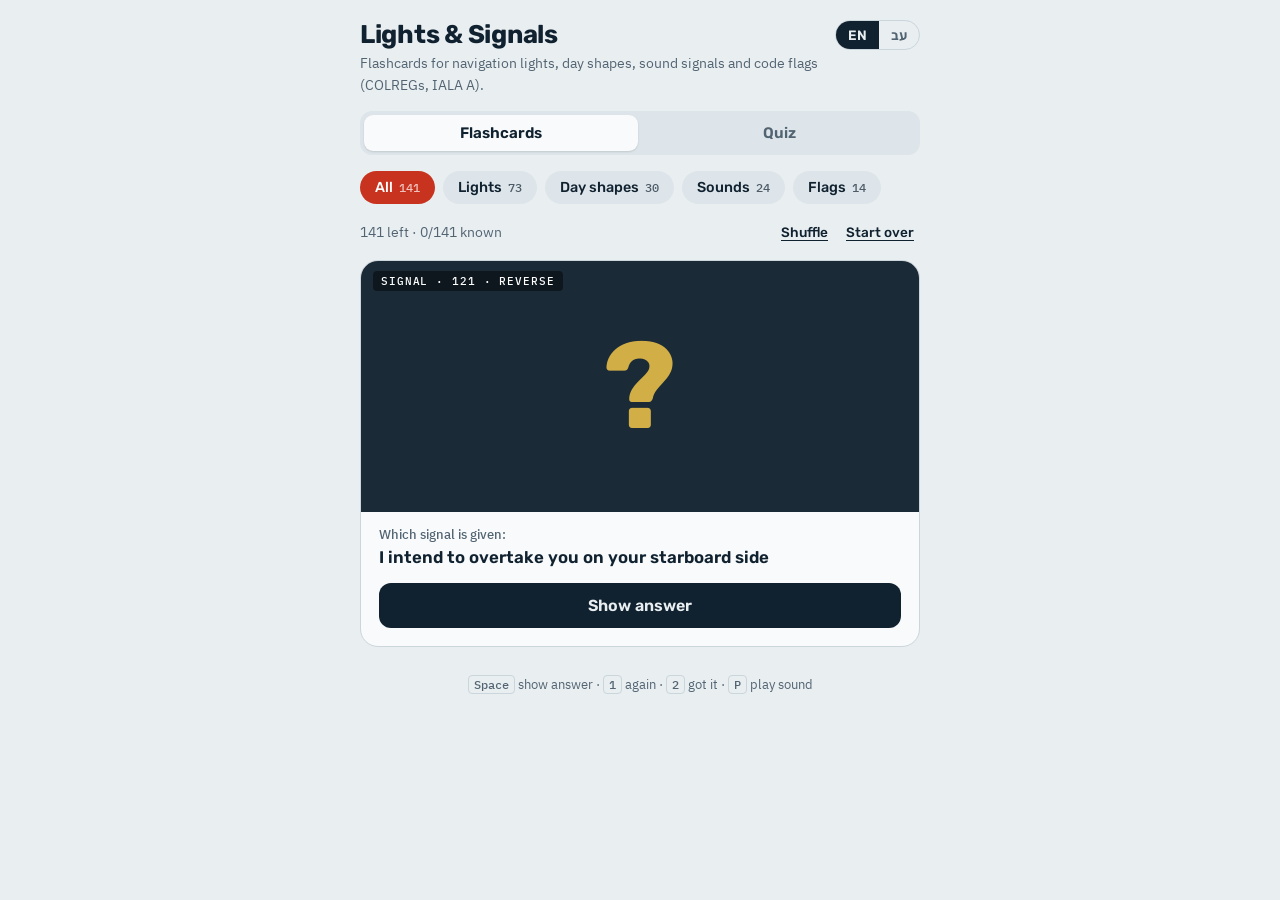
==== index.html @ 87fe13da "First version of the Lights & Signals PWA" ====
<!doctype html>
<html lang="en">
<head>
<meta charset="utf-8">
<meta name="viewport" content="width=device-width,initial-scale=1,viewport-fit=cover">
<title>Lights &amp; Signals</title>
<meta name="description" content="Flashcards and quiz for navigation lights, day shapes, sound signals and code flags. English and Hebrew.">
<meta name="theme-color" content="#10212f">
<link rel="manifest" href="manifest.json">
<link rel="icon" type="image/png" sizes="192x192" href="icons/icon-192.png">
<link rel="apple-touch-icon" href="icons/apple-touch-icon.png">
<meta name="apple-mobile-web-app-capable" content="yes">
<meta name="mobile-web-app-capable" content="yes">
<meta name="apple-mobile-web-app-status-bar-style" content="black-translucent">
<meta name="apple-mobile-web-app-title" content="Lights &amp; Signals">
<link rel="preconnect" href="https://fonts.googleapis.com">
<link rel="stylesheet" href="https://fonts.googleapis.com/css2?family=Rubik:wght@500;600;700&family=IBM+Plex+Sans+Hebrew:wght@400;500;600&family=IBM+Plex+Mono:wght@500&display=swap">
<style>:root{color-scheme:light;box-sizing:border-box;padding-top:env(safe-area-inset-top,0px);padding-bottom:env(safe-area-inset-bottom,0px)}html{scroll-padding-top:env(safe-area-inset-top,0px)}body{margin:0;padding:0;font:14px -apple-system,BlinkMacSystemFont,sans-serif;background:#fff;color:#000}img{max-width:100%}[hidden]:not([hidden=until-found i]){display:none!important}</style>
</head>
<body>
<style>
/* Layout: one centred study column — header, set chips, a single card with its picture panel, then the grading bar */
:root{
  --bg:#e9eef1; --surface:#f8fafb; --ink:#10212f; --muted:#526472; --line:#cbd5dc;
  --accent:#c8331f; --accent-ink:#ffffff; --good:#1d7a4c; --chip:#dde5ea;
  --display:"Rubik","IBM Plex Sans Hebrew",system-ui,sans-serif;
  --body:"IBM Plex Sans Hebrew","Rubik",system-ui,sans-serif;
  --mono:"IBM Plex Mono",ui-monospace,monospace;
}
@media (prefers-color-scheme:dark){:root:not([data-theme="light"]){
  --bg:#0c151d; --surface:#14212c; --ink:#e7eef3; --muted:#93a6b4; --line:#26384a;
  --accent:#ff6a4d; --accent-ink:#1a0c08; --good:#4fd194; --chip:#1c2c3a; color-scheme:dark}}
:root[data-theme="dark"]{
  --bg:#0c151d; --surface:#14212c; --ink:#e7eef3; --muted:#93a6b4; --line:#26384a;
  --accent:#ff6a4d; --accent-ink:#1a0c08; --good:#4fd194; --chip:#1c2c3a; color-scheme:dark}
html,body{background:var(--bg);color:var(--ink)}
body{font-family:var(--body);font-size:16px;line-height:1.5;padding-left:max(16px,env(safe-area-inset-left,0px));padding-right:max(16px,env(safe-area-inset-right,0px));padding-block:20px 40px}
.wrap{max-width:560px;margin:0 auto;display:flex;flex-direction:column;gap:16px}
header{display:flex;justify-content:space-between;align-items:flex-start;gap:12px}
h1{font-family:var(--display);font-weight:700;font-size:1.6rem;line-height:1.1;margin:0;text-wrap:balance;letter-spacing:-.01em}
.sub{color:var(--muted);font-size:.9rem;margin:4px 0 0}
.lang{display:flex;border:1px solid var(--line);border-radius:999px;overflow:hidden;flex:none}
.lang button{border:0;background:transparent;color:var(--muted);font:600 .85rem var(--display);padding:6px 12px;cursor:pointer}
.lang button[aria-pressed="true"]{background:var(--ink);color:var(--bg)}
.chips{display:flex;flex-wrap:wrap;gap:8px}
.chip{border:1px solid transparent;background:var(--chip);color:var(--ink);font:500 .9rem var(--display);padding:7px 14px;border-radius:999px;cursor:pointer}
.chip[aria-pressed="true"]{background:var(--accent);color:var(--accent-ink)}
.chip .n{font-family:var(--mono);font-size:.75rem;opacity:.7;margin-inline-start:6px}
.stats{display:flex;justify-content:space-between;align-items:center;font-size:.85rem;color:var(--muted);font-variant-numeric:tabular-nums}
.stats .tools{display:flex;gap:6px}
.link{background:none;border:0;color:var(--ink);font:500 .85rem var(--display);text-decoration:underline;text-underline-offset:3px;cursor:pointer;padding:4px 6px}
.card{background:var(--surface);border:1px solid var(--line);border-radius:18px;overflow:hidden;display:flex;flex-direction:column}
.viz-wrap{position:relative}
.viz{display:block;width:100%;height:auto;max-width:100%}
.cat{position:absolute;top:10px;inset-inline-start:12px;font:500 .7rem var(--mono);letter-spacing:.08em;text-transform:uppercase;padding:3px 8px;border-radius:4px;background:rgba(0,0,0,.45);color:#fff}
.q{padding:14px 18px 0;font-family:var(--display);font-weight:600;font-size:1.05rem}
.body{padding:12px 18px 18px;display:flex;flex-direction:column;gap:12px}
.answer{border-top:1px dashed var(--line);padding-top:12px;display:flex;flex-direction:column;gap:6px}
.answer .a{font-family:var(--display);font-weight:600;font-size:1.2rem;line-height:1.3;text-wrap:balance}
.answer .d{color:var(--muted);font-size:.95rem}
.answer .rule{font:500 .75rem var(--mono);color:var(--muted);letter-spacing:.04em}
.btn{border:0;border-radius:12px;font:600 1rem var(--display);padding:13px 16px;cursor:pointer}
.btn:focus-visible,.chip:focus-visible,.lang button:focus-visible,.link:focus-visible,.play:focus-visible{outline:3px solid var(--accent);outline-offset:2px}
.reveal{background:var(--ink);color:var(--bg);width:100%}
.grade{display:grid;grid-template-columns:1fr 1fr;gap:10px}
.again{background:var(--chip);color:var(--ink)}
.got{background:var(--good);color:var(--bg)}
.pattern{display:flex;flex-wrap:wrap;align-items:center;gap:8px;direction:ltr}
.blip{display:inline-block;background:var(--ink);border-radius:999px;height:12px}
.blip.s{width:12px}.blip.f{width:14px;height:14px;background:#f3c64a;box-shadow:0 0 8px #f3c64a}.blip.l{width:46px}
.tag{font:500 .75rem var(--mono);border:1px solid var(--line);border-radius:6px;padding:2px 7px;color:var(--ink)}
.play{position:absolute;inset:0;margin:auto;width:84px;height:84px;border-radius:50%;border:2px solid #f3c64a;background:rgba(243,198,74,.12);color:#f3c64a;font:600 .85rem var(--display);cursor:pointer;display:flex;align-items:center;justify-content:center;flex-direction:column;gap:2px}
.play svg{width:26px;height:26px}
.mode{display:grid;grid-template-columns:1fr 1fr;background:var(--chip);border-radius:12px;padding:4px;gap:4px}
.mode button{border:0;border-radius:9px;background:transparent;color:var(--muted);font:600 .95rem var(--display);padding:9px;cursor:pointer}
.mode button[aria-pressed="true"]{background:var(--surface);color:var(--ink);box-shadow:0 1px 2px rgba(0,0,0,.12)}
.qlabel{display:block;font:500 .8rem var(--body);color:var(--muted);margin-bottom:2px}
.opts{display:flex;flex-direction:column;gap:8px}
.opts.grid{display:grid;grid-template-columns:1fr 1fr}
.opt{display:flex;align-items:center;gap:10px;text-align:start;border:1.5px solid var(--line);background:var(--bg);color:var(--ink);border-radius:12px;padding:11px 12px;font:500 .95rem var(--body);cursor:pointer;min-width:0}
.opt.pic{flex-direction:column;align-items:stretch;padding:8px}
.opt .ok{font:500 .75rem var(--mono);color:var(--muted);flex:none}
.opt.pic .ok{align-self:flex-start}
.opt:hover:not([disabled]){border-color:var(--ink)}
.opt[disabled]{cursor:default;opacity:.55}
.opt.right{border-color:var(--good);background:color-mix(in srgb,var(--good) 14%,var(--bg));opacity:1}
.opt.wrong{border-color:var(--accent);background:color-mix(in srgb,var(--accent) 14%,var(--bg));opacity:1}
.opt:focus-visible,.mode button:focus-visible{outline:3px solid var(--accent);outline-offset:2px}
.done{padding:28px 18px;text-align:center;display:flex;flex-direction:column;gap:14px;align-items:center}
.keys{font-size:.8rem;color:var(--muted);text-align:center}
.keys kbd{font:500 .75rem var(--mono);border:1px solid var(--line);border-radius:4px;padding:1px 5px}
.blink{animation:blink 1s steps(1) infinite}
@keyframes blink{50%{opacity:.08}}
@media (prefers-reduced-motion:reduce){.blink{animation-duration:2s}}
@media (max-width:420px){h1{font-size:1.35rem}.keys{display:none}}
</style>

<div class="wrap">
  <header>
    <div>
      <h1 id="t-title"></h1>
      <p class="sub" id="t-sub"></p>
    </div>
    <div class="lang" role="group" aria-label="Language">
      <button id="lang-en" type="button">EN</button>
      <button id="lang-he" type="button">עב</button>
    </div>
  </header>
  <div class="mode" role="group" aria-label="Mode"><button id="mode-cards" type="button"></button><button id="mode-quiz" type="button"></button></div>
  <nav class="chips" id="chips" aria-label="Card set"></nav>
  <div class="stats"><span id="count"></span><span class="tools"><button class="link" id="shuffle" type="button"></button><button class="link" id="reset" type="button"></button></span></div>
  <section class="card" id="card" aria-live="polite"></section>
  <p class="keys" id="keys"></p>
</div>

<script>
// ---------- copy ----------
const T={
 en:{title:'Lights & Signals',sub:'Flashcards for navigation lights, day shapes, sound signals and code flags (COLREGs, IALA A).',
  all:'All',lights:'Lights',shapes:'Day shapes',sounds:'Sounds',flags:'Flags',
  show:'Show answer',again:'Again',got:'Got it',left:'left',known:'known',shuffle:'Shuffle',reset:'Start over',
  play:'Play',stop:'Stop',done:'Every card in this set is marked as known.',studyAgain:'Study this set again',
  keys:'<kbd>Space</kbd> show answer · <kbd>1</kbd> again · <kbd>2</kbd> got it · <kbd>P</kbd> play sound',
  v:{ahead:'At night, seen from ahead. What is it?',left:'At night, heading to your left. What is it?',right:'At night, heading to your right. What is it?',astern:'At night, seen from astern. What is it?',any:'At night. What is it?'},
  shapeQ:'By day. What does this signal?',
  sq:{sight:'Vessels in sight of each other. What does it mean?',fog:'Restricted visibility. What is it?',any:'Any visibility. What does it mean?'},
  flagQ:'Code flag. What does it mean?',lightQ:'Light signal between vessels in sight. What does it mean?',rev:'reverse',revQ:{D:'Which day shape shows:',F:'Which flag signal means:',S:'Which signal is given:'},modeCards:'Flashcards',modeQuiz:'Quiz',correct:'correct',score:'Score:',newQuiz:'New quiz',next:'Next',qkeys:'<kbd>1</kbd>–<kbd>4</kbd> answer · <kbd>Enter</kbd> next · <kbd>P</kbd> play sound',catNames:{L:'Lights',D:'Day shape',S:'Signal',F:'Flag'}},
 he:{title:'אורות ואותות',sub:'כרטיסיות לאורות ניווט, צורות יום, אותות קול ודגלי קוד (COLREGs, IALA A).',
  all:'הכל',lights:'אורות',shapes:'צורות יום',sounds:'אותות קול',flags:'דגלים',
  show:'הצג תשובה',again:'שוב',got:'ידעתי',left:'נותרו',known:'ידועים',shuffle:'ערבב',reset:'התחל מחדש',
  play:'השמע',stop:'עצור',done:'כל הכרטיסים בקבוצה זו מסומנים כידועים.',studyAgain:'למד את הקבוצה שוב',
  keys:'<kbd>רווח</kbd> הצג תשובה · <kbd>1</kbd> שוב · <kbd>2</kbd> ידעתי · <kbd>P</kbd> השמע',
  v:{ahead:'בלילה, מבט מלפנים. מה זה?',left:'בלילה, מפליג שמאלה. מה זה?',right:'בלילה, מפליג ימינה. מה זה?',astern:'בלילה, מבט מאחור. מה זה?',any:'בלילה. מה זה?'},
  shapeQ:'ביום. מה מסמנת הצורה?',
  sq:{sight:'כלי שיט בראייה הדדית. מה המשמעות?',fog:'ראות מוגבלת. מה זה?',any:'בכל ראות. מה המשמעות?'},
  flagQ:'דגל קוד. מה משמעותו?',lightQ:'אות אור בין כלי שיט בראייה. מה המשמעות?',rev:'הפוך',revQ:{D:'איזו צורת יום מסמנת:',F:'איזה אות דגלים משמעותו:',S:'איזה אות ניתן:'},modeCards:'כרטיסיות',modeQuiz:'מבחן',correct:'נכונות',score:'ציון:',newQuiz:'מבחן חדש',next:'הבא',qkeys:'<kbd>1</kbd>–<kbd>4</kbd> תשובה · <kbd>Enter</kbd> הבא · <kbd>P</kbd> השמע',catNames:{L:'אורות',D:'צורת יום',S:'אות',F:'דגל'}}
};

// ---------- data ----------
// ---- Lights: exactly the syllabus list (73 items). View: ahead | astern | left (bow left, port side shown) | right (bow right, starboard side shown) | any
const VT={
 P:{rule:'Rule 23',mast:1,sides:1,stern:1,en:'Power-driven vessel under 50 m, making way',he:'כלי שיט מונע עד 50 מ\', עושה דרך במים',nen:'If she shows you her red and is crossing from your starboard side, you give way.',nhe:'אם רואים את האדום שלו והוא חוצה מימינך, עליך לפנות.'},
 PL:{rule:'Rule 23',mast:2,sides:1,stern:1,en:'Power-driven vessel over 50 m, making way',he:'כלי שיט מונע מעל 50 מ\', עושה דרך במים',nen:'The aft masthead light is higher, so the pair shows which way she is heading.',nhe:'אור התורן האחורי גבוה יותר, כך שהזוג מראה לאן הוא פונה.'},
 SV:{rule:'Rule 25',sides:1,stern:1,en:'Sailing vessel making way',he:'מפרשית עושה דרך במים',nen:'No masthead light.',nhe:'אין אור תורן.'},
 SRG:{rule:'Rule 25',ar:['R','G'],sides:1,stern:1,en:'Sailing vessel over 20 m making way',he:'מפרשית מעל 20 מ\' עושה דרך במים',nen:'Red over green, sailing machine. Over 20 m she may not use a tricolour lantern.',nhe:'אדום מעל ירוק = מפרשית. מעל 20 מ\' אסור פנס תלת-צבעי.'},
 T:{rule:'Rule 24',stack:2,sides:1,stern:1,tow:1,en:'Power-driven vessel towing, tow 200 m or less',he:'כלי שיט גורר, אורך הגרירה עד 200 מ\'',nen:'Two masthead lights in a vertical line; yellow towing light above the sternlight.',nhe:'שני אורות תורן בקו אנכי; אור גרירה צהוב מעל אור הירכתיים.'},
 TB:{rule:'Rule 24',stack:2,aftmast:1,sides:1,stern:1,tow:1,en:'Towing vessel over 50 m, tow 200 m or less',he:'כלי שיט גורר מעל 50 מ\', אורך הגרירה עד 200 מ\'',nen:'Two masthead lights forward plus the aft masthead light of a vessel over 50 m.',nhe:'שני אורות תורן קדמיים ואור התורן האחורי של כלי שיט מעל 50 מ\'.'},
 TL:{rule:'Rule 24',stack:3,sides:1,stern:1,tow:1,en:'Power-driven vessel towing, tow over 200 m',he:'כלי שיט גורר, אורך הגרירה מעל 200 מ\'',nen:'Three masthead lights in a vertical line.',nhe:'שלושה אורות תורן בקו אנכי.'},
 PU:{rule:'Rule 24',stack:2,sides:1,stern:1,en:'Vessel pushing another vessel ahead',he:'כלי שיט הדוחף כלי שיט אחר לפניו',nen:'Two masthead lights in a vertical line, no towing light. The pushed vessel shows sidelights at her forward end.',nhe:'שני אורות תורן בקו אנכי, ללא אור גרירה. הנדחף מציג אורות צד בקצהו הקדמי.'},
 TR:{rule:'Rule 26',ar:['G','W'],mast:1,sides:1,stern:1,en:'Vessel trawling, making way',he:'מכמורתן בעבודה, עושה דרך במים',nen:'Green over white, trawling tonight. The masthead light aft is compulsory over 50 m.',nhe:'ירוק מעל לבן = מכמורת. אור התורן מאחור חובה מעל 50 מ\'.'},
 F:{rule:'Rule 26',ar:['R','W'],sides:1,stern:1,en:'Vessel fishing with nets (not trawling), making way',he:'כלי שיט העוסק בדיג ברשתות, עושה דרך במים',nen:'Red over white, fishing tonight.',nhe:'אדום מעל לבן = דיג.'},
 N:{rule:'Rule 27',ar:['R','R'],sides:1,stern:1,en:'Vessel not under command, making way',he:'כלי שיט ללא שליטה, עושה דרך במים',nen:'Red over red, the captain is dead.',nhe:'אדום מעל אדום = ללא שליטה.'},
 RAM:{rule:'Rule 27',ar:['R','W','R'],mast:1,sides:1,stern:1,en:'Vessel restricted in her ability to manoeuvre, making way',he:'כלי שיט מוגבל בכושרו לתמרן, עושה דרך במים',nen:'Red-white-red.',nhe:'אדום-לבן-אדום.'},
 RAML:{rule:'Rule 27',ar:['R','W','R'],mast:2,sides:1,stern:1,en:'Vessel over 50 m restricted in her ability to manoeuvre, making way',he:'כלי שיט מעל 50 מ\' מוגבל בכושרו לתמרן, עושה דרך במים',nen:'Red-white-red plus two masthead lights.',nhe:'אדום-לבן-אדום ושני אורות תורן.'},
 RAMS:{rule:'Rule 27',ar:['R','W','R'],en:'Vessel engaged in diving or underwater work',he:'כלי שיט העוסק בצלילה / עבודות תת-מימיות',nen:'Red-white-red only, because she is not making way.',nhe:'אדום-לבן-אדום בלבד, כי אינו עושה דרך.'},
 RAMT:{rule:'Rules 24, 27',ar:['R','W','R'],stack:2,sides:1,stern:1,tow:1,en:'Towing vessel restricted in her ability to manoeuvre, tow 200 m or less',he:'כלי שיט גורר מוגבל בכושרו לתמרן, אורך הגרירה עד 200 מ\'',nen:'Towing lights plus red-white-red.',nhe:'אורות גרירה ואדום-לבן-אדום.'},
 RAMTL:{rule:'Rules 24, 27',ar:['R','W','R'],stack:3,sides:1,stern:1,tow:1,en:'Towing vessel restricted in her ability to manoeuvre, tow over 200 m',he:'כלי שיט גורר מוגבל בכושרו לתמרן, אורך הגרירה מעל 200 מ\'',nen:'Three masthead lights plus red-white-red.',nhe:'שלושה אורות תורן ואדום-לבן-אדום.'},
 DR:{rule:'Rule 27',ar:['R','W','R'],mast:1,sides:1,stern:1,en:'Dredger making way',he:'מחפר העושה דרך במים',nen:'Red-white-red; two reds on the obstructed side, two greens on the side to pass.',nhe:'אדום-לבן-אדום; שני אדומים בצד החסום, שני ירוקים בצד שבו עוברים.'},
 CBD:{rule:'Rule 28',ar:['R','R','R'],mast:1,sides:1,stern:1,en:'Vessel constrained by her draught, making way',he:'כלי שיט מוגבל בשל שוקעו, עושה דרך במים',nen:'Three reds in a vertical line.',nhe:'שלושה אדומים בקו אנכי.'},
 CBDL:{rule:'Rule 28',ar:['R','R','R'],mast:2,sides:1,stern:1,en:'Vessel over 50 m constrained by her draught, making way',he:'כלי שיט מעל 50 מ\' מוגבל בשל שוקעו, עושה דרך במים',nen:'Three reds plus two masthead lights.',nhe:'שלושה אדומים ושני אורות תורן.'},
 PIL:{rule:'Rule 29',ar:['W','R'],sides:1,stern:1,en:'Pilot vessel on duty, making way',he:'כלי שיט שיש עליו נתב (נתב בתפקיד), עושה דרך במים',nen:'White over red, pilot ahead.',nhe:'לבן מעל אדום = נתב.'},
 A:{rule:'Rules 23, 25, 30',single:1,en:'A single white light',he:'אור לבן בודד',nen:'It can be a sternlight, a vessel under 7 m doing under 7 knots, a vessel at anchor or a rowing boat. Watch whether it moves.',nhe:'יכול להיות אור ירכתיים, כלי שיט קטן מ-7 מ\' ומהירותו קטנה מ-7 קשר, כלי שיט מעוגן או סירת משוטים. בדוק אם הוא זז.'},
 AL:{rule:'Rule 30',anchor:2,en:'Vessel over 50 m at anchor',he:'כלי שיט מעל 50 מ\' מעוגן',nen:'The forward anchor light is higher than the aft one.',nhe:'אור העוגן הקדמי גבוה מהאחורי.'},
 G:{rule:'Rule 30',ar:['R','R'],single:1,en:'Vessel under 50 m aground',he:'כלי שיט מתחת ל-50 מ\' על שרטון',nen:'Anchor light plus two reds.',nhe:'אור עוגן ושני אדומים.'},
 GL:{rule:'Rule 30',ar:['R','R'],anchor:2,en:'Vessel over 50 m aground',he:'כלי שיט מעל 50 מ\' על שרטון',nen:'Two anchor lights plus two reds.',nhe:'שני אורות עוגן ושני אדומים.'},
 H:{rule:'Rule 23',mast:1,sides:1,stern:1,flash:'Y',en:'High-speed non-displacement craft (hovercraft)',he:'כלי שיט מהיר, חסר הדחק (רחפת)',nen:'Power-driven lights plus a flashing yellow all-round light.',nhe:'אורות כלי שיט מונע ואור סביבי צהוב מהבהב.'},
 M:{rule:'Rule 27',mine:1,mast:1,sides:1,stern:1,en:'Mine clearance vessel',he:'שולת מוקשים',nen:'Three all-round greens. Keep 1,000 m clear.',nhe:'שלושה ירוקים סביביים. להתרחק 1,000 מ\'.'},
 SUB:{rule:'Rule 1(c)',en:'Submarine on the surface',he:'צוללת על פני המים',nen:'Her masthead light sits low and forward, below the sidelights on the fin.',nhe:'אור התורן שלה נמוך וקדמי, מתחת לאורות הצד שעל המגדל.'}
};
const VIEWSUF={ahead:[', seen from ahead',', מבט מלפנים'],astern:[', seen from astern',', מבט מאחור'],left:[', heading left (her port side)',', מפליג שמאלה'],right:[', heading right (her starboard side)',', מפליג ימינה'],any:['','']};
const CN={R:['red','אדום'],W:['white','לבן'],G:['green','ירוק'],Y:['yellow','צהוב']};
const NUM={2:['two','שני'],3:['three','שלושה']};
function layout(v,view){
  const P=[];const has=v.ar||v.mine;
  if(view==='ahead'||view==='any'){
    const ax=v.mast||v.stack?96:100;
    if(v.mine){P.push(['G',100,22],['G',64,40],['G',136,40])}
    (v.ar||[]).forEach((c,i)=>P.push([c,ax,(v.ar.length>2?34:40)+i*16]));
    const mx=has&&!v.mine?116:100;
    if(v.mast===1)P.push(['W',mx,v.mine?56:has?22:40]);
    if(v.mast===2){if(has&&!v.mine)P.push(['W',114,60],['W',118,24]);else P.push(['W',98,58],['W',102,32])}
    if(v.stack)for(let i=0;i<v.stack;i++)P.push(['W',v.ar?116:98,62-i*14]);
    if(v.aftmast)P.push(['W',104,24]);
    if(v.flash)P.push([v.flash,100,18,1]);
    if(view==='ahead'&&v.sides)P.push(['G',84,92],['R',116,92]);
    if(v.single)P.push(['W',v.ar?134:100,72]);
  } else if(view==='astern'){
    if(v.mine){P.push(['G',100,22],['G',64,40],['G',136,40])}
    (v.ar||[]).forEach((c,i)=>P.push([c,100,30+i*16]));
    if(v.flash)P.push([v.flash,100,18,1]);
    if(v.tow)P.push(['Y',100,76]);
    if(v.stern)P.push(['W',100,90]);
  } else { // left = bow left (port side), right = bow right (starboard side)
    const L=view!=='right',bow=L?50:150,stn=L?150:50,d=L?-1:1,fwd=bow+d*-25,aft=stn+d*30;
    if(v.mine)P.push(['G',100,24],['G',100,40]);
    (v.ar||[]).forEach((c,i)=>P.push([c,100,(v.anchor?36:34)+i*16]));
    if(v.mast===1)P.push(['W',fwd,v.mine?40:48]);
    if(v.mast===2)P.push(['W',fwd,58],['W',aft,30]);
    if(v.stack)for(let i=0;i<v.stack;i++)P.push(['W',fwd,62-i*14]);
    if(v.aftmast)P.push(['W',aft,28]);
    if(v.flash)P.push([v.flash,100,18,1]);
    if(v.sides)P.push([L?'R':'G',bow-d*6,90]);
    if(v.single)P.push(['W',bow,70]);
    if(v.anchor===2)P.push(['W',L?28:172,56],['W',L?172:28,78]);
  }
  return P;
}
function describe(v,view){
  const en=[],he=[];
  if(v.mine){en.push('three all-round greens');he.push('שלושה ירוקים סביביים')}
  if(v.ar){en.push('all-round '+v.ar.map(c=>CN[c][0]).join(' over '));he.push(v.ar.map(c=>CN[c][1]).join(' מעל ')+' (סביביים)')}
  if(v.flash){en.push('flashing yellow');he.push('צהוב מהבהב')}
  if(view!=='astern'){
    if(v.mast===1){en.push('masthead light');he.push('אור תורן')}
    if(v.mast===2){en.push('two masthead lights, aft one higher');he.push('שני אורות תורן, האחורי גבוה יותר')}
    if(v.stack){en.push(NUM[v.stack][0]+' masthead lights in a vertical line');he.push(NUM[v.stack][1]+' אורות תורן בקו אנכי')}
    if(v.aftmast){en.push('aft masthead light');he.push('אור תורן אחורי')}
  }
  if(v.sides){if(view==='ahead'){en.push('both sidelights');he.push('שני אורות צד')}
    if(view==='left'){en.push('red sidelight');he.push('אור צד אדום')}
    if(view==='right'){en.push('green sidelight');he.push('אור צד ירוק')}}
  if(view==='astern'){if(v.tow){en.push('yellow towing light');he.push('אור גרירה צהוב')}if(v.stern){en.push('white sternlight');he.push('אור ירכתיים לבן')}}
  if(v.single){en.push(v.ar?'anchor light':'one white light');he.push(v.ar?'אור עוגן':'אור לבן אחד')}
  if(v.anchor===2){en.push('two anchor lights');he.push('שני אורות עוגן')}
  const cap=s=>s?s.charAt(0).toUpperCase()+s.slice(1):s;
  return [(en.length?cap(en.join(', '))+'. ':'')+v.nen,(he.length?he.join(', ')+'. ':'')+v.nhe];
}
// tow behind a tug seen from the side: squeeze the tug toward the bow and add the tow's sidelight
function withTow(P,view){
  const L=view==='left';
  const out=P.map(([c,x,y,b])=>[c,L?8+x*.5:92+x*.5,y,b]);
  out.push([L?'R':'G',L?178:22,92]);
  return out;
}
// [syllabus number, type, view, options]
const SYL=[
 [1,'SV','ahead'],[2,'CBDL','ahead'],
 [3,'DR','astern',{extra:[['G',58,60],['G',58,76],['R',142,60],['R',142,76]],en:'Dredger, obstruction on her starboard side, seen from astern',he:'מחפר מוגבל בכושרו לתמרן, מכשול בדופן ימין, מבט מאחור',den:'Red-white-red and sternlight. From astern her starboard side is on your right, so the two reds are on the right; pass on the left, by the greens.',dhe:'אדום-לבן-אדום ואור ירכתיים. מאחור, דופן ימין שלו מימינך, לכן האדומים מימין; עוברים משמאל, ליד הירוקים.'}],
 [4,'F','astern',{extra:[['W',140,58]],en:'Vessel fishing, gear out on her starboard side, seen from astern',he:'כלי שיט בדיג, פורש רשת מצד ימין, מבט מאחור',den:'Red over white, sternlight, plus an all-round white towards gear extending more than 150 m.',dhe:'אדום מעל לבן, אור ירכתיים, ולבן סביבי לכיוון ציוד ששלוח מעל 150 מ\'.'}],
 [5,'SUB','ahead',{lights:[['G',86,48],['R',114,48],['W',100,76]]}],
 [6,'T','left',{tow:1,en:'Tug and tow, tow under 200 m, heading left',he:'כלי שיט גורר ונגרר, אורך הגרירה פחות מ-200 מ\', מפליגים שמאלה'}],
 [7,'G','any'],[8,'F','ahead'],[9,'M','ahead'],[10,'PIL','ahead'],
 [11,'RAMT','left',{tow:1,en:'Tug and tow restricted in ability to manoeuvre, tow under 200 m, heading left',he:'גורר ונגרר מוגבלים בכושרם לתמרן, אורך הגרירה פחות מ-200 מ\', מפליגים שמאלה'}],
 [12,'PL','left'],[13,'SV','left'],[14,'SRG','right'],[15,'P','ahead'],[16,'H','ahead'],
 [17,'T','astern',{extra:[['W',140,96]],en:'Tug and tow, seen from astern',he:'כלי שיט גורר ונגרר, מבט מאחור',den:'The tug\'s yellow towing light over her sternlight, and the tow\'s own white sternlight closer to you.',dhe:'אור הגרירה הצהוב של הגוררת מעל אור הירכתיים שלה, ואור הירכתיים הלבן של הנגרר קרוב יותר אליך.'}],
 [18,'H','astern'],[19,'TR','right'],[20,'N','astern'],[21,'PIL','astern'],[22,'RAML','left'],
 [23,'RAMT','astern',{extra:[['W',146,96]],en:'Towing vessel restricted in her ability to manoeuvre, with tow, seen from astern',he:'כלי שיט גורר המוגבל בכושרו לתמרן ונגרר, מבט מאחור'}],
 [24,'SRG','left'],[25,'CBDL','right'],
 [26,'DR','any',{lights:[['R',100,36],['W',100,52],['R',100,68],['R',58,60],['R',58,76],['G',142,60],['G',142,76]],en:'Dredger with lights marking the obstruction',he:'מחפר, עם אורות הכוונה לצד המכשול',den:'Red-white-red, two reds on the obstructed side, two greens on the side to pass.',dhe:'אדום-לבן-אדום, שני אדומים בצד החסום, שני ירוקים בצד שבו עוברים.'}],
 [27,'A','any'],[28,'TB','ahead'],
 [29,'TR','astern',{extra:[['W',60,58]],en:'Trawler with nets out on her port side, seen from astern',he:'מכמורתן, פורש רשתות מצד שמאל, מבט מאחור',den:'Green over white, sternlight, plus a white towards the gear on her port side (your left from astern).',dhe:'ירוק מעל לבן, אור ירכתיים, ולבן לכיוון הציוד בצד שמאל שלו (משמאלך כשמסתכלים מאחור).'}],
 [30,'P','left'],[31,'M','right'],[32,'M','astern'],[33,'N','left'],[34,'PIL','right'],[35,'RAM','ahead'],[36,'PL','ahead'],
 [37,'SRG','astern'],[38,'CBD','astern'],[39,'GL','left',{en:'Vessel over 50 m aground',he:'כלי שיט מעל 50 מ\' על שרטון'}],[40,'H','right'],
 [41,'SUB','right',{lights:[['W',44,64],['G',104,52],['W',150,76]]}],
 [42,'RAM','astern'],[43,'P','right'],[44,'TR','left'],[45,'N','right'],[46,'PIL','left'],[47,'RAMTL','ahead'],[48,'SV','right'],[49,'CBDL','left'],
 [50,'DR','ahead',{extra:[['G',60,64],['G',60,80],['R',150,64],['R',150,80]],en:'Dredger making way, obstruction on her port side, seen from ahead',he:'מחפר עושה דרך במים, מכשול בצד שמאל, מבט מלפנים',den:'From ahead her port side is on your right, so the two reds are on the right. Pass on your left, by the greens.',dhe:'מלפנים, צד שמאל שלו מימינך, לכן האדומים מימין. עוברים משמאלך, ליד הירוקים.'}],
 [51,'F','right'],
 [52,'SUB','left',{lights:[['W',156,64],['R',96,52],['W',50,76]]}],
 [53,'T','right',{tow:1,en:'Tug and tow, tow under 200 m, heading right',he:'כלי שיט גורר ונגרר, אורך הגרירה פחות מ-200 מ\', מפליגים ימינה'}],
 [54,'DR','right',{extra:[['R',120,64],['R',120,80]],en:'Dredger seen from her starboard side, obstruction on this side',he:'מחפר מוגבל בכושרו לתמרן, נראה מדופן ימין, עם סימון מכשול בדופן זו',den:'You see the two reds of the obstructed side. Do not pass on this side.',dhe:'רואים את שני האדומים של הצד החסום. אין לעבור בצד זה.'}],
 [55,'F','left'],[56,'M','left'],
 [57,'N','left',{extra:[['W',66,30],['R',66,46]],en:'Vessel not under command with a pilot on board, heading left',he:'כלי שיט ללא שליטה שיש עליו נתב, מפליג שמאלה',den:'Two reds for not under command, white over red for the pilot, red sidelight.',dhe:'שני אדומים לכלי שיט ללא שליטה, לבן מעל אדום לנתב, אור צד אדום.'}],
 [58,'SRG','ahead'],
 [59,'RAMT','right',{tow:1,en:'Tug and tow restricted in ability to manoeuvre, tow under 200 m, heading right',he:'גורר ונגרר מוגבלים בכושרם לתמרן, אורך הגרירה פחות מ-200 מ\', מפליגים ימינה'}],
 [60,'TL','left',{tow:1,en:'Tug and tow, tow over 200 m, heading left',he:'כלי שיט גורר ונגרר, אורך הגרירה מעל 200 מ\', מפליגים שמאלה'}],
 [61,'AL','right',{en:'Vessel over 50 m at anchor, seen from her starboard side',he:'כלי שיט מעל 50 מ\' מעוגן (דופן ימין)'}],
 [62,'H','left'],
 [63,'PU','ahead',{lights:[['W',100,48],['W',100,62],['G',36,92],['R',164,92]]}],
 [64,'TR','ahead'],
 [65,'DR','left',{extra:[['G',80,64],['G',80,80]],en:'Dredger making way seen from her port side, safe to pass on this side',he:'מחפר עושה דרך במים, במבט לדופן שמאל, עם הכוונה למעבר בטוח בקרבת דופן שמאל',den:'You see the two greens: this is the side to pass.',dhe:'רואים את שני הירוקים: זה הצד שבו עוברים.'}],
 [66,'N','ahead'],[67,'RAML','right'],
 [68,'M','ahead',{lights:[['G',100,22],['G',136,40],['W',100,56],['G',84,92],['R',116,92]],en:'Mine clearance vessel under 50 m, seen from ahead',he:'שולת מוקשים עד 50 מ\', מבט מהחרטום',den:'From this angle one yardarm green is hidden.',dhe:'מזווית זו אחד הירוקים בסרנין מוסתר.'}],
 [69,'PL','right'],[70,'RAMS','any'],
 [71,'','any',{lights:[['R',60,74],['G',140,74]],rule:'IALA A',en:'Harbour entrance lights',he:'אורות סימון כניסה למעגנה / נמל',den:'Entering harbour in Region A: red on your port side, green on your starboard side.',dhe:'בכניסה לנמל באזור A: אדום משמאלך, ירוק מימינך.'}],
 [72,'TL','right',{tow:1,en:'Tug and tow, tow over 200 m, heading right',he:'כלי שיט גורר ונגרר, אורך הגרירה מעל 200 מ\', מפליגים ימינה'}],
 [73,'','any',{lights:[['W',100,50],['G',100,66]],rule:'Local harbour signal',en:'Rough sea warning at the harbour exit (Beaufort 5 and above)',he:'סימון אזהרת מצב ים קשה ביציאה מנמל (בופור 5 ומעלה)',den:'White over green, shown at the harbour exit when the sea is Beaufort 5 or more.',dhe:'לבן מעל ירוק, מוצג ביציאה מהנמל כשמצב הים בופור 5 ומעלה.'}]
];
const VQ={ahead:'ahead',astern:'astern',left:'left',right:'right',any:'any'};
const LIGHTS=SYL.map(([n,k,view,o={}])=>{
  const v=VT[k]||{};let lights=o.lights||layout(v,view);
  if(o.tow)lights=withTow(lights,view);
  if(o.extra)lights=lights.concat(o.extra);
  const [den,dhe]=o.den?[o.den,o.dhe||o.den]:(k?describe(v,view):['','']);
  return {id:'L'+n,num:n,cat:'L',view:VQ[view],lights,rule:o.rule||v.rule,
    en:o.en||(v.en+VIEWSUF[view][0]),he:o.he||(v.he+VIEWSUF[view][1]),den,dhe};
});

// ---- Day shapes: syllabus 75–89
const D=(num,shapes,rule,en,he,den,dhe,yard)=>({id:'D'+num,num,cat:'D',shapes,rule,en,he,den,dhe,yard});
const SHAPES=[
 D(75,[['cyl',100,52]],'Rule 28','Vessel constrained by her draught','כלי שיט המוגבל בשל שוקע','A cylinder.','גליל.'),
 D(76,[['ball',100,36],['ball',64,58],['ball',136,58]],'Rule 27','Mine clearance vessel at work','שולת מוקשים בפעולה','Three balls: one at the masthead, one at each yardarm. Keep 1,000 m clear on both sides.','שלושה כדורים: בראש התורן ובשני קצות הסרנין. להתרחק 1,000 מ\' משני הצדדים.',true),
 D(77,[['ball',100,44]],'Rule 30','Vessel at anchor, or a weather warning when shown on a harbour structure','כלי שיט עוגן / אזהרה מטאורולוגית ביציאה מנמל, כאשר נמצא על מבנה נמל','One ball. On a vessel: at anchor. On the harbour structure: weather warning at the harbour exit.','כדור אחד. על כלי שיט: מעוגן. על מבנה הנמל: אזהרה מטאורולוגית ביציאה מהנמל.'),
 D(78,[['dia',56,48],['ball',100,36],['dia',100,64],['ball',100,92]],'Rules 24, 27','Towing vessel restricted in her ability to manoeuvre','כלי שיט גורר המוגבל בכושרו לתמרן','Ball-diamond-ball plus the towing diamond.','כדור-מעוין-כדור ומעוין הגרירה.',true),
 D(79,[['ball',100,36],['dia',100,64],['ball',100,92]],'Rule 27','Vessel restricted in her ability to manoeuvre','כלי שיט המוגבל בכושרו לתמרן','Ball, diamond, ball.','כדור, מעוין, כדור.'),
 D(80,[['ball',100,40],['ball',100,68]],'Rule 27','Vessel not under command','כלי שיט ללא שליטה','Two balls in a vertical line.','שני כדורים בקו אנכי.'),
 D(81,[['ball',100,36],['ball',100,64],['ball',100,92]],'Rule 30','Vessel aground','כלי שיט על שרטון','Three balls in a vertical line.','שלושה כדורים בקו אנכי.'),
 D(82,[['coneDown',100,46]],'Rule 25','Sailing vessel also under engine','מפרשית המפליגה בעזרת מנוע','A cone, point down.','חרוט, חוד למטה.'),
 D(83,[['sqflag',100,38],['ball',100,72]],'Annex IV','In distress and needing help','נמצא במצוקה מבקש עזרה','A square flag with a ball above or below it.','דגל מרובע עם כדור מעליו או מתחתיו.'),
 D(84,[['coneDown',100,42],['coneUp',100,64]],'Rule 26','Vessel trawling','כלי שיט מכמורתן בעבודתו','Two cones with points together.','שני חרוטים, חוד מול חוד.'),
 D(85,[['coneUp',100,50]],'Rule 26','Fishing with nets, gear extending more than 150 m horizontally from the vessel','ספינת דייג רשתות, שאורכו של הציוד אופקית מהספינה מעל 150 מ\'','A cone, point up, shown towards the gear.','חרוט, חוד למעלה, לכיוון הציוד.'),
 D(86,[['dia',100,50]],'Rule 24','Towing vessel, tow over 200 m','כלי שיט גורר, כשאורך המשך לנגרר מעל 200 מטר','A diamond, on both the tug and the tow.','מעוין, גם על הגוררת וגם על הנגרר.'),
 D(87,[['ball',100,32],['dia',100,58],['ball',100,84],['ball',56,58],['ball',56,84],['dia',144,58],['dia',144,84]],'Rule 27','Dredger: obstruction on the side with the balls, safe to pass on the side with the diamonds','כלי שיט / מחפר מוגבל בכושרו לתמרן עם מכשול בדופן המסומנת בכדורים, ואפשרות למעבר בטוח בצד המסומן במעוינים','Balls mark the obstructed side, diamonds the side to pass.','כדורים בצד החסום, מעוינים בצד שבו עוברים.',true),
 D(88,[['ball',100,32],['dia',100,58],['ball',100,84],['dia',144,58],['dia',144,84]],'Rule 27','Dredger: safe to pass on the side marked by diamonds','כלי שיט / מחפר מוגבל בכושרו לתמרן עם אפשרות למעבר בטוח בצד המסומן ע"י מעוינים','Ball-diamond-ball plus two diamonds on the side to pass.','כדור-מעוין-כדור ושני מעוינים בצד שבו עוברים.',true),
 D(89,[['ball',100,32],['dia',100,58],['ball',100,84],['ball',56,58],['ball',56,84]],'Rule 27','Dredger: obstruction on the side marked by balls','כלי שיט / מחפר מוגבל בכושרו לתמרן עם מכשול בדופן המסומנת ע"י כדורים','Ball-diamond-ball plus two balls on the obstructed side.','כדור-מעוין-כדור ושני כדורים בצד החסום.',true)
];
// ---- Sound signals: syllabus 111–122 (123–125 are decoys)
const S=(num,ctx,seq,rule,en,he,den,dhe)=>({id:'S'+num,num,cat:'S',ctx,seq,rule,en,he,den,dhe});
const SOUNDS=[
 S(111,'sight','s','Rule 34','I am altering my course to starboard','אני משנה אורחי לימין','One short blast.','צפירה קצרה אחת.'),
 S(112,'fog','l','Rule 35','Power-driven vessel making way in restricted visibility','כלי שיט ממוכן עושה דרכו במים בראות מוגבלת','One long blast every 2 minutes or less.','צפירה ארוכה אחת, כל 2 דקות לכל היותר.'),
 S(113,'sight','sss','Rule 34','Power-driven vessel operating astern propulsion','כלי שיט ממוכן, מפעיל מכונות לאחור','Three short blasts.','שלוש צפירות קצרות.'),
 S(114,'sight','ss','Rule 34','I am altering my course to port','אני משנה אורחי לשמאל','Two short blasts.','שתי צפירות קצרות.'),
 S(115,'sight','sssss','Rule 34','I do not understand your intentions','לא מבין כוונותיך בתמרונך','At least five short, rapid blasts.','לפחות חמש צפירות קצרות ומהירות.'),
 S(116,'sight','llss','Rule 34','I intend to overtake you on your port side','אני מתכוון להשיג אותך ולעבור בצדך השמאלי','Two long, two short.','שתיים ארוכות, שתיים קצרות.'),
 S(117,'sight','lsls','Rule 34','I agree to be overtaken','מסכים לבקשתך להשיג אותי','Long, short, long, short.','ארוכה, קצרה, ארוכה, קצרה.'),
 S(118,'fog','ll','Rule 35','Power-driven vessel underway in restricted visibility, stopped and not making way','כלי שיט ממוכן בדרך בראות מוגבלת שעצר ואינו עושה דרכו במים','Two long blasts every 2 minutes or less.','שתי צפירות ארוכות, כל 2 דקות לכל היותר.'),
 S(119,'any','C','Annex IV','I am in distress and need immediate help','אני במצוקה מבקש עזרה מיידית','Continuous sounding of the fog signal.','צפירה רציפה.'),
 S(120,'fog','lsss','Rule 35','Vessel being towed (also: loading, carrying or discharging dangerous goods)','כלי שיט נגרר / אני טוען, נושא או פורק מטענים מסוכנים','One long, three short.','ארוכה ושלוש קצרות.'),
 S(121,'sight','lls','Rule 34','I intend to overtake you on your starboard side','מתכוון להשיג אותך ולעבור בצדך הימני','Two long, one short.','שתיים ארוכות, אחת קצרה.'),
 S(122,'fog','lss','Rule 35','Restricted in ability to manoeuvre, constrained by draught, not under command, sailing or towing, making way in restricted visibility','כלי שיט מוגבל בכושרו לתמרן / מוגבל בשל שוקע / אין עליו שליטה / מפרשית / גוררת, בראות מוגבלת עושה דרכו במים','One long, two short, every 2 minutes or less.','ארוכה ושתיים קצרות, כל 2 דקות לכל היותר.')
];
const DECOYS=[['lsl',123],['lll',124],['slll',125]].map(([seq,num])=>({id:'X'+num,num,cat:'S',rev:1,decoy:1,ctx:'any',seq,en:'',he:'',den:'',dhe:''}));
// ---- Flags: only A B C H N O Q
const PHON={A:'Alfa',B:'Bravo',C:'Charlie',H:'Hotel',N:'November',O:'Oscar',Q:'Quebec'};
const FL=(k,num,en,he)=>({id:'F'+k,num,cat:'F',flags:[k],rule:'International Code of Signals',en,he,den:k+' · '+PHON[k],dhe:k+' · '+PHON[k]});
const FLAGS=[
 FL('N',92,'No (negative)','לא (שלילי)'),
 FL('C',93,'Yes (affirmative)','כן (חיובי)'),
 FL('B',95,'I am loading, discharging or carrying dangerous goods','אני טוען, פורק או נושא חומרים מסוכנים'),
 FL('A',98,'I have a diver down; keep well clear at slow speed','עוסק בצלילה, התרחק בזהירות'),
 FL('H',100,'I have a pilot on board','יש נתב באנייתי'),
 FL('O',104,'Man overboard','אדם בים'),
 FL('Q',106,'My vessel is healthy and I request free pratique','ספינתי בריאה, מבקש רשות פעולה חופשית בנמל')
];
const REV=[...SHAPES,...FLAGS,...SOUNDS].map(c=>({...c,id:'R'+c.id,rev:1}));
const ALL=[...LIGHTS,...SHAPES,...SOUNDS,...FLAGS,...REV];


// ---------- drawing ----------
const LC={W:'#fff3d6',R:'#ff3d2e',G:'#27f08a',Y:'#ffcb2e'};
function lightsSVG(c){
  let g='';
  for(const [k,x,y,b] of c.lights){
    g+=`<g class="${b?'blink':''}"><circle cx="${x}" cy="${y}" r="10" fill="${LC[k]}" opacity=".28" filter="url(#glow)"/><circle cx="${x}" cy="${y}" r="3.4" fill="${LC[k]}"/></g>`;
  }
  return `<svg class="viz" viewBox="0 0 200 130" role="img" aria-label="Navigation lights at night">
  <defs><linearGradient id="sky" x1="0" y1="0" x2="0" y2="1"><stop offset="0" stop-color="#050b14"/><stop offset="1" stop-color="#0d1c2c"/></linearGradient>
  <filter id="glow" x="-1" y="-1" width="3" height="3"><feGaussianBlur stdDeviation="3"/></filter></defs>
  <rect width="200" height="130" fill="url(#sky)"/>
  <rect y="108" width="200" height="22" fill="#040910"/><line x1="0" y1="108" x2="200" y2="108" stroke="#1b3247" stroke-width=".6"/>
  <circle cx="22" cy="14" r=".6" fill="#8aa"/><circle cx="170" cy="20" r=".5" fill="#8aa"/><circle cx="140" cy="8" r=".6" fill="#8aa"/><circle cx="48" cy="30" r=".4" fill="#8aa"/>
  ${g}</svg>`;
}
function shape(t,x,y){
  const k='#151a1f';
  if(t==='ball')return `<circle cx="${x}" cy="${y}" r="10" fill="${k}"/>`;
  if(t==='dia')return `<polygon points="${x},${y-12} ${x+9},${y} ${x},${y+12} ${x-9},${y}" fill="${k}"/>`;
  if(t==='cyl')return `<rect x="${x-8}" y="${y-13}" width="16" height="26" fill="${k}"/>`;
  if(t==='coneUp')return `<polygon points="${x},${y-10} ${x+11},${y+10} ${x-11},${y+10}" fill="${k}"/>`;
  if(t==='coneDown')return `<polygon points="${x-11},${y-10} ${x+11},${y-10} ${x},${y+10}" fill="${k}"/>`;
  if(t==='flagA')return `<g transform="translate(${x} ${y-20}) scale(.5)">${flag('A')}</g>`;
  if(t==='sqflag')return `<rect x="${x}" y="${y-12}" width="26" height="24" fill="${k}"/>`;
  return '';
}
function shapesSVG(c){
  let s='';const xs=c.shapes.map(a=>a[1]);
  for(const [t,x,y] of c.shapes){ if(x!==100) s+=`<line x1="${x}" y1="20" x2="${x}" y2="${y}" stroke="#56636d" stroke-width=".7"/>`; s+=shape(t,x,y); }
  const yard=c.yard?`<line x1="${Math.min(...xs,70)}" y1="20" x2="${Math.max(...xs,130)}" y2="20" stroke="#56636d" stroke-width="2"/>`:'';
  return `<svg class="viz" viewBox="0 0 200 130" role="img" aria-label="Day shapes">
  <defs><linearGradient id="day" x1="0" y1="0" x2="0" y2="1"><stop offset="0" stop-color="#bcd6e6"/><stop offset="1" stop-color="#e6f0f5"/></linearGradient></defs>
  <rect width="200" height="130" fill="url(#day)"/><rect y="112" width="200" height="18" fill="#7d9fb2"/>
  <line x1="100" y1="6" x2="100" y2="112" stroke="#56636d" stroke-width="2"/>${yard}${s}</svg>`;
}
const FR='#d2232a',FB='#1c4f9c',FY='#f6c21c',FK='#141414',FW='#ffffff';
function flag(k){
  const r=(x,y,w,h,c)=>`<rect x="${x}" y="${y}" width="${w}" height="${h}" fill="${c}"/>`;
  const p=(pts,c)=>`<polygon points="${pts}" fill="${c}"/>`;
  const swal='0,0 120,0 90,40 120,80 0,80';
  let b='';
  switch(k){
   case'A':b=`<clipPath id="sw"><polygon points="${swal}"/></clipPath><g clip-path="url(#sw)">${r(0,0,60,80,FW)}${r(60,0,60,80,FB)}</g><polygon points="${swal}" fill="none" stroke="#9aa5ad" stroke-width="1"/>`;return wrap(b,true);
   case'B':return wrap(p(swal,FR),true);
   case'C':b=r(0,0,120,16,FB)+r(0,16,120,16,FW)+r(0,32,120,16,FR)+r(0,48,120,16,FW)+r(0,64,120,16,FB);break;
   case'D':b=r(0,0,120,20,FY)+r(0,20,120,40,FB)+r(0,60,120,20,FY);break;
   case'E':b=r(0,0,120,40,FB)+r(0,40,120,40,FR);break;
   case'F':b=r(0,0,120,80,FW)+p('60,0 120,40 60,80 0,40',FR);break;
   case'G':for(let i=0;i<6;i++)b+=r(i*20,0,20,80,i%2?FB:FY);break;
   case'H':b=r(0,0,60,80,FW)+r(60,0,60,80,FR);break;
   case'I':b=r(0,0,120,80,FY)+`<circle cx="60" cy="40" r="20" fill="${FK}"/>`;break;
   case'J':b=r(0,0,120,27,FB)+r(0,27,120,26,FW)+r(0,53,120,27,FB);break;
   case'K':b=r(0,0,60,80,FY)+r(60,0,60,80,FB);break;
   case'L':b=r(0,0,60,40,FY)+r(60,0,60,40,FK)+r(0,40,60,40,FK)+r(60,40,60,40,FY);break;
   case'M':b=r(0,0,120,80,FB)+`<path d="M0 0L120 80M120 0L0 80" stroke="${FW}" stroke-width="16"/>`;break;
   case'N':for(let i=0;i<4;i++)for(let j=0;j<4;j++)b+=r(i*30,j*20,30,20,(i+j)%2?FW:FB);break;
   case'O':b=p('0,0 120,0 120,80',FR)+p('0,0 0,80 120,80',FY);break;
   case'P':b=r(0,0,120,80,FB)+r(40,27,40,26,FW);break;
   case'Q':b=r(0,0,120,80,FY);break;
   case'R':b=r(0,0,120,80,FR)+r(50,0,20,80,FY)+r(0,30,120,20,FY);break;
   case'S':b=r(0,0,120,80,FW)+r(40,27,40,26,FB);break;
   case'T':b=r(0,0,40,80,FR)+r(40,0,40,80,FW)+r(80,0,40,80,FB);break;
   case'U':b=r(0,0,60,40,FR)+r(60,0,60,40,FW)+r(0,40,60,40,FW)+r(60,40,60,40,FR);break;
   case'V':b=r(0,0,120,80,FW)+`<path d="M0 0L120 80M120 0L0 80" stroke="${FR}" stroke-width="16"/>`;break;
   case'W':b=r(0,0,120,80,FB)+r(20,13,80,54,FW)+r(40,27,40,26,FR);break;
   case'X':b=r(0,0,120,80,FW)+r(50,0,20,80,FB)+r(0,30,120,20,FB);break;
   case'Y':b=r(0,0,120,80,FY);for(let i=-6;i<12;i+=2)b+=p(`${i*16},80 ${i*16+16},80 ${i*16+96},0 ${i*16+80},0`,FR);b=`<clipPath id="yc"><rect width="120" height="80"/></clipPath><g clip-path="url(#yc)">${b}</g>`;break;
   case'Z':b=p('0,0 120,0 60,40',FY)+p('0,0 60,40 0,80',FK)+p('0,80 60,40 120,80',FR)+p('120,0 60,40 120,80',FB);break;
  }
  return wrap(b+`<rect width="120" height="80" fill="none" stroke="#9aa5ad" stroke-width="1"/>`);
  function wrap(inner){return inner}
}
function flagsSVG(c){
  const n=c.flags.length,h=n===1?130:200;
  let s=`<svg class="viz" viewBox="0 0 200 ${h}" role="img" aria-label="Code flag"><rect width="200" height="${h}" fill="#dfe8ee"/><line x1="34" y1="0" x2="34" y2="${h}" stroke="#7a8791" stroke-width="2"/>`;
  c.flags.forEach((k,i)=>{const y=n===1?25:12+i*96; s+=`<line x1="34" y1="${y}" x2="44" y2="${y}" stroke="#7a8791" stroke-width="1.5"/><g transform="translate(44 ${y})">${flag(k)}</g>`;});
  return s+'</svg>';
}
function soundPanel(c){
  return `<svg class="viz" viewBox="0 0 200 110" aria-hidden="true"><defs><linearGradient id="fog" x1="0" y1="0" x2="0" y2="1"><stop offset="0" stop-color="#2b3a46"/><stop offset="1" stop-color="#121c24"/></linearGradient></defs><rect width="200" height="110" fill="url(#fog)"/>
  ${c&&c.ctx==='light'?'<circle cx="100" cy="55" r="16" fill="#fff3d6" opacity=".25" filter="url(#lg)"/><circle id="lamp" cx="100" cy="55" r="6" fill="#fff3d6" opacity=".12"/><defs><filter id="lg" x="-1" y="-1" width="3" height="3"><feGaussianBlur stdDeviation="5"/></filter></defs>':'<g fill="none" stroke="#f3c64a" stroke-opacity=".18"><circle cx="100" cy="55" r="44"/><circle cx="100" cy="55" r="62"/><circle cx="100" cy="55" r="80"/></g>'}</svg>`;
}
function patternHTML(seq,lang){
  const lab={en:{B:'Bell 5 s',G:'Gong 5 s',k:'Bell stroke',C:'Continuous'},he:{B:'פעמון 5 ש\'',G:'גונג 5 ש\'',k:'מכת פעמון',C:'רציף'}}[lang];
  if(seq==='SOS')return '<span class="pattern"><span class="tag">··· — — — ···</span></span>';
  return '<span class="pattern">'+[...seq].map(t=>t==='f'?'<span class="blip f" title="flash"></span>':t==='s'?'<span class="blip s" title="short"></span>':t==='l'?'<span class="blip l" title="long"></span>':`<span class="tag">${lab[t]}</span>`).join('')+'</span>';
}

// ---------- audio ----------
let AC=null,nodes=[],endTimer=null,timers=[];
function ac(){if(!AC)AC=new (window.AudioContext||window.webkitAudioContext)();if(AC.state==='suspended')AC.resume();return AC}
function track(n){nodes.push(n);return n}
function horn(t,d){const a=ac(),g=a.createGain(),f=a.createBiquadFilter();f.type='lowpass';f.frequency.value=1100;
 g.gain.setValueAtTime(0,t);g.gain.linearRampToValueAtTime(.16,t+.06);g.gain.setValueAtTime(.16,t+d-.08);g.gain.linearRampToValueAtTime(0,t+d);
 g.connect(f);f.connect(a.destination);for(const hz of [196,247]){const o=track(a.createOscillator());o.type='sawtooth';o.frequency.value=hz;o.connect(g);o.start(t);o.stop(t+d+.02)}}
function ping(t,hz,dec,vol){const a=ac(),g=a.createGain();g.gain.setValueAtTime(vol,t);g.gain.exponentialRampToValueAtTime(.0008,t+dec);g.connect(a.destination);
 for(const m of [1,2.76]){const o=track(a.createOscillator());o.type='sine';o.frequency.value=hz*m;o.connect(g);o.start(t);o.stop(t+dec)}}
function beep(t,d){const a=ac(),g=a.createGain();g.gain.setValueAtTime(0,t);g.gain.linearRampToValueAtTime(.14,t+.01);g.gain.setValueAtTime(.14,t+d-.01);g.gain.linearRampToValueAtTime(0,t+d);g.connect(a.destination);const o=track(a.createOscillator());o.frequency.value=760;o.connect(g);o.start(t);o.stop(t+d+.02)}
function stopSound(){nodes.forEach(n=>{try{n.stop()}catch(e){}});nodes=[];timers.forEach(clearTimeout);timers=[];const lp=document.getElementById('lamp');if(lp)lp.setAttribute('opacity','.12');clearTimeout(endTimer);setPlaying(false)}
function playSeq(seq){
  stopSound();
  if(seq[0]==='f'){const fast=seq.length>=5,on=fast?350:1000,off=fast?300:1000;let ms=150;
    for(const _ of seq){timers.push(setTimeout(()=>{const lp=document.getElementById('lamp');lp&&lp.setAttribute('opacity','1')},ms));ms+=on;
      timers.push(setTimeout(()=>{const lp=document.getElementById('lamp');lp&&lp.setAttribute('opacity','.12')},ms));ms+=off}
    setPlaying(true);endTimer=setTimeout(()=>setPlaying(false),ms);return}
  const a=ac();let t=a.currentTime+.1;
  if(seq==='SOS'){const u=.13;const L=(n,len)=>{for(let i=0;i<n;i++){beep(t,len);t+=len+u}t+=u*2};L(3,u);L(3,u*3);L(3,u);}
  else for(const k of seq){
    if(k==='s'){horn(t,1);t+=2}
    else if(k==='l'){horn(t,4);t+=5}
    else if(k==='C'){horn(t,8);t+=8.5}
    else if(k==='B'){for(let i=0;i<40;i++)ping(t+i*.125,1900,.3,.07);t+=5.5}
    else if(k==='G'){for(let i=0;i<8;i++)ping(t+i*.65,110,1.4,.35);t+=5.8}
    else if(k==='k'){ping(t,1900,1.2,.12);t+=1}
  }
  setPlaying(true);endTimer=setTimeout(()=>setPlaying(false),(t-a.currentTime)*1000);
}
let playing=false;
function setPlaying(v){playing=v;const b=document.getElementById('playbtn');if(b){b.querySelector('span').textContent=v?T[st.lang].stop:T[st.lang].play;b.querySelector('svg').innerHTML=v?'<rect x="6" y="6" width="12" height="12" fill="currentColor"/>':'<path d="M7 4l13 8-13 8z" fill="currentColor"/>'}}

// ---------- state ----------
const KEY='lights-signals-cards-v1';
let st={lang:'en',set:'all',known:[],mode:'cards'};
try{Object.assign(st,JSON.parse(localStorage.getItem(KEY)||'{}'))}catch(e){}
const save=()=>{try{localStorage.setItem(KEY,JSON.stringify({lang:st.lang,set:st.set,known:st.known,mode:st.mode}))}catch(e){}};
let pile=[],revealed=false,quiz={opts:[],picked:null,right:0,done:0};
const SETS=[['all',null],['lights','L'],['shapes','D'],['sounds','S'],['flags','F']];
const inSet=c=>{const m=SETS.find(s=>s[0]===st.set)[1];return !m||c.cat===m};
const quizable=c=>!(c.cat==='S'&&!c.seq);
function shuffle(a){for(let i=a.length-1;i>0;i--){const j=Math.floor(Math.random()*(i+1));[a[i],a[j]]=[a[j],a[i]]}return a}
function build(){
  stopSound();revealed=false;
  if(st.mode==='quiz'){pile=shuffle(ALL.filter(c=>inSet(c)&&quizable(c)));quiz={opts:[],picked:null,right:0,done:0};makeOpts()}
  else pile=shuffle(ALL.filter(c=>inSet(c)&&!st.known.includes(c.id)));
  render();
}
// what makes two answers "the same" for distractor picking
const vkey=c=>c.rev?(c.cat==='F'?c.flags.join(''):c.cat==='D'?JSON.stringify(c.shapes):c.seq):c.en;
function makeOpts(){
  const c=pile[0];quiz.picked=null;if(!c){quiz.opts=[];return}
  const pool=shuffle([...ALL,...DECOYS].filter(x=>x.cat===c.cat&&!!x.rev===!!c.rev&&quizable(x)&&vkey(x)!==vkey(c)));
  const seen=new Set([vkey(c)]),opts=[c];
  for(const x of pool){if(opts.length>=4)break;const k=vkey(x);if(!seen.has(k)){seen.add(k);opts.push(x)}}
  quiz.opts=shuffle(opts);
}

// ---------- render ----------
function renderChrome(){
  const t=T[st.lang];
  document.documentElement.lang=st.lang;document.documentElement.dir=st.lang==='he'?'rtl':'ltr';
  document.getElementById('t-title').textContent=t.title;document.getElementById('t-sub').textContent=t.sub;
  document.getElementById('lang-en').setAttribute('aria-pressed',st.lang==='en');document.getElementById('lang-he').setAttribute('aria-pressed',st.lang==='he');
  document.getElementById('mode-cards').textContent=t.modeCards;document.getElementById('mode-quiz').textContent=t.modeQuiz;
  document.getElementById('mode-cards').setAttribute('aria-pressed',st.mode==='cards');document.getElementById('mode-quiz').setAttribute('aria-pressed',st.mode==='quiz');
  document.getElementById('chips').innerHTML=SETS.map(([k,m])=>`<button class="chip" type="button" data-set="${k}" aria-pressed="${st.set===k}">${t[k]}<span class="n">${ALL.filter(c=>!m||c.cat===m).length}</span></button>`).join('');
  document.getElementById('shuffle').textContent=t.shuffle;document.getElementById('reset').textContent=t.reset;
  document.getElementById('shuffle').hidden=st.mode==='quiz';
  document.getElementById('keys').innerHTML=st.mode==='quiz'?t.qkeys:t.keys;
}
function question(c,t){
  if(c.rev)return `<span class="qlabel">${t.revQ[c.cat]}</span>${st.lang==='he'?c.he:c.en}`;
  if(c.cat==='L')return t.v[c.view];if(c.cat==='D')return t.shapeQ;if(c.cat==='S')return c.ctx==='light'?t.lightQ:t.sq[c.ctx];return t.flagQ;
}
function vizOf(c){return c.cat==='L'?lightsSVG(c):c.cat==='D'?shapesSVG(c):c.cat==='F'?flagsSVG(c):soundPanel(c)}
function hidden(){return `<svg class="viz" viewBox="0 0 200 90" aria-hidden="true"><rect width="200" height="90" fill="#1a2a37"/><text x="100" y="60" text-anchor="middle" font-family="Rubik,sans-serif" font-size="44" font-weight="700" fill="#f3c64a" opacity=".85">?</text></svg>`}
function optVisual(x,lang){
  if(!x.rev)return `<span>${lang==='he'?x.he:x.en}</span>`;
  if(x.cat==='S')return patternHTML(x.seq,lang);
  return x.cat==='F'?flagsSVG(x):shapesSVG(x);
}
function render(){
  renderChrome();
  const t=T[st.lang],lang=st.lang,el=document.getElementById('card'),quizMode=st.mode==='quiz';
  const total=ALL.filter(c=>inSet(c)).length,known=ALL.filter(c=>inSet(c)&&st.known.includes(c.id)).length;
  document.getElementById('count').textContent=quizMode?`${pile.length} ${t.left} · ${quiz.right}/${quiz.done} ${t.correct}`:`${pile.length} ${t.left} · ${known}/${total} ${t.known}`;
  if(!pile.length){
    const msg=quizMode?`${t.score} ${quiz.right}/${quiz.done} (${quiz.done?Math.round(100*quiz.right/quiz.done):0}%)`:t.done;
    el.innerHTML=`<div class="done"><p style="font-family:var(--display);font-weight:600;font-size:1.15rem;margin:0">${msg}</p><button class="btn reveal" id="again-set" type="button" style="width:auto">${quizMode?t.newQuiz:t.studyAgain}</button></div>`;
    document.getElementById('again-set').onclick=quizMode?build:resetSet;return}
  const c=pile[0];
  const showViz=!c.rev||revealed||(quizMode&&quiz.picked!==null);
  const hasAudio=c.cat==='S'&&c.seq&&(!c.rev||showViz);
  const viz=c.rev&&!showViz?hidden():c.rev&&c.cat==='S'?soundPanel(c):vizOf(c);
  const play=hasAudio?`<button class="play" id="playbtn" type="button"><svg viewBox="0 0 24 24"><path d="M7 4l13 8-13 8z" fill="currentColor"/></svg><span>${t.play}</span></button>`:'';
  const ansBlock=()=>c.rev
    ?`<div class="answer">${c.cat==='S'?patternHTML(c.seq,lang):''}<div class="a">${lang==='he'?c.dhe:c.den}</div><div class="rule">${c.rule}</div></div>`
    :`<div class="answer">${c.cat==='S'?patternHTML(c.seq,lang):''}<div class="a">${lang==='he'?c.he:c.en}</div><div class="d">${lang==='he'?c.dhe:c.den}</div><div class="rule">${c.rule}</div></div>`;
  let body;
  if(quizMode){
    const picked=quiz.picked!==null;
    const opts=quiz.opts.map((x,i)=>{let cls='opt'+(x.rev&&x.cat!=='S'?' pic':'');
      if(picked){if(x===c)cls+=' right';else if(i===quiz.picked)cls+=' wrong'}
      return `<button class="${cls}" type="button" data-i="${i}" ${picked?'disabled':''}><span class="ok">${i+1}</span>${optVisual(x,lang)}</button>`}).join('');
    body=`<div class="opts${c.rev&&c.cat!=='S'?' grid':''}">${opts}</div>${picked?ansBlock()+`<button class="btn reveal" id="b-next" type="button">${t.next}</button>`:''}`;
  } else body=revealed?ansBlock()+`<div class="grade"><button class="btn again" id="b-again" type="button">${t.again}</button><button class="btn got" id="b-got" type="button">${t.got}</button></div>`
    :`<button class="btn reveal" id="b-show" type="button">${t.show}</button>`;
  el.innerHTML=`<div class="viz-wrap">${viz}<span class="cat">${t.catNames[c.cat]}${c.num?' · '+c.num:''}${c.rev?' · '+t.rev:''}</span>${play}</div><div class="q">${question(c,t)}</div><div class="body">${body}</div>`;
  if(hasAudio){document.getElementById('playbtn').onclick=()=>playing?stopSound():playSeq(c.seq);setPlaying(playing)}
  if(quizMode){el.querySelectorAll('.opt').forEach(b=>b.onclick=()=>pick(+b.dataset.i));const n=document.getElementById('b-next');if(n){n.onclick=nextQ;n.focus()}}
  else if(revealed){document.getElementById('b-again').onclick=again;document.getElementById('b-got').onclick=got}
  else document.getElementById('b-show').onclick=show;
}
function pick(i){if(quiz.picked!==null)return;quiz.picked=i;quiz.done++;if(quiz.opts[i]===pile[0])quiz.right++;stopSound();render()}
function nextQ(){pile.shift();stopSound();makeOpts();render()}
function show(){revealed=true;render();document.getElementById('b-got')?.focus()}
function next(){revealed=false;stopSound();render()}
function again(){const c=pile.shift();pile.splice(Math.min(3,pile.length),0,c);next()}
function got(){const c=pile.shift();if(!st.known.includes(c.id))st.known.push(c.id);save();next()}
function resetSet(){st.known=st.known.filter(id=>{const c=ALL.find(x=>x.id===id);return c&&!inSet(c)});save();build()}

document.getElementById('chips').addEventListener('click',e=>{const b=e.target.closest('.chip');if(!b)return;st.set=b.dataset.set;save();build()});
document.getElementById('lang-en').onclick=()=>{st.lang='en';save();render()};
document.getElementById('lang-he').onclick=()=>{st.lang='he';save();render()};
document.getElementById('mode-cards').onclick=()=>{st.mode='cards';save();build()};
document.getElementById('mode-quiz').onclick=()=>{st.mode='quiz';save();build()};
document.getElementById('shuffle').onclick=()=>{shuffle(pile);revealed=false;stopSound();render()};
document.getElementById('reset').onclick=()=>st.mode==='quiz'?build():resetSet();
document.addEventListener('keydown',e=>{
  if(e.target.closest('input,textarea'))return;
  const c=pile[0];if(!c)return;
  if((e.key==='p'||e.key==='P')&&c.cat==='S'&&c.seq&&(!c.rev||revealed||quiz.picked!==null)){playing?stopSound():playSeq(c.seq);return}
  if(st.mode==='quiz'){
    if(quiz.picked===null&&/^[1-4]$/.test(e.key)&&+e.key<=quiz.opts.length)pick(+e.key-1);
    else if(quiz.picked!==null&&(e.key==='Enter'||e.key===' ')){e.preventDefault();nextQ()}
    return}
  if(e.key===' '&&!revealed){e.preventDefault();show()}
  else if(revealed&&e.key==='1')again();
  else if(revealed&&e.key==='2')got();
});
build();
</script>

<script>
// Register the service worker so the app installs and works offline
if('serviceWorker' in navigator){addEventListener('load',()=>navigator.serviceWorker.register('sw.js').catch(()=>{}))}
</script>
</body></html>
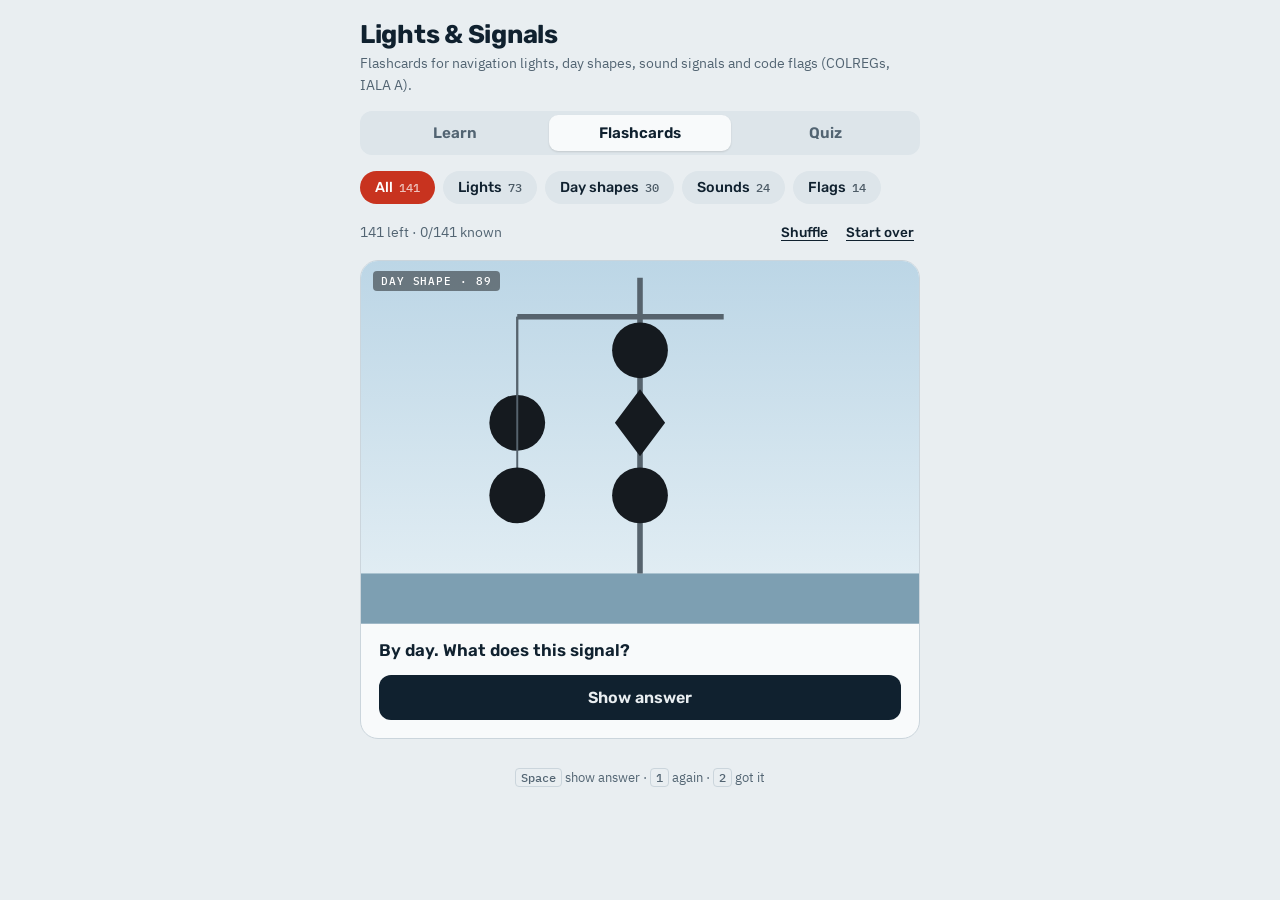
==== commit 00d7408d: "Update" ====
--- a/index.html
+++ b/index.html
@@ -4,7 +4,7 @@
 <meta charset="utf-8">
 <meta name="viewport" content="width=device-width,initial-scale=1,viewport-fit=cover">
 <title>Lights &amp; Signals</title>
-<meta name="description" content="Flashcards and quiz for navigation lights, day shapes, sound signals and code flags. English and Hebrew.">
+<meta name="description" content="Learn pages, flashcards and quiz for navigation lights, day shapes, sound signals and code flags.">
 <meta name="theme-color" content="#10212f">
 <link rel="manifest" href="manifest.json">
 <link rel="icon" type="image/png" sizes="192x192" href="icons/icon-192.png">
@@ -67,11 +67,11 @@
 .got{background:var(--good);color:var(--bg)}
 .pattern{display:flex;flex-wrap:wrap;align-items:center;gap:8px;direction:ltr}
 .blip{display:inline-block;background:var(--ink);border-radius:999px;height:12px}
-.blip.s{width:12px}.blip.f{width:14px;height:14px;background:#f3c64a;box-shadow:0 0 8px #f3c64a}.blip.l{width:46px}
+.blip.s{width:12px}.blip.c{width:130px}.blip.f{width:14px;height:14px;background:#f3c64a;box-shadow:0 0 8px #f3c64a}.blip.l{width:46px}
 .tag{font:500 .75rem var(--mono);border:1px solid var(--line);border-radius:6px;padding:2px 7px;color:var(--ink)}
 .play{position:absolute;inset:0;margin:auto;width:84px;height:84px;border-radius:50%;border:2px solid #f3c64a;background:rgba(243,198,74,.12);color:#f3c64a;font:600 .85rem var(--display);cursor:pointer;display:flex;align-items:center;justify-content:center;flex-direction:column;gap:2px}
 .play svg{width:26px;height:26px}
-.mode{display:grid;grid-template-columns:1fr 1fr;background:var(--chip);border-radius:12px;padding:4px;gap:4px}
+.mode{display:grid;grid-template-columns:1fr 1fr 1fr;background:var(--chip);border-radius:12px;padding:4px;gap:4px}
 .mode button{border:0;border-radius:9px;background:transparent;color:var(--muted);font:600 .95rem var(--display);padding:9px;cursor:pointer}
 .mode button[aria-pressed="true"]{background:var(--surface);color:var(--ink);box-shadow:0 1px 2px rgba(0,0,0,.12)}
 .qlabel{display:block;font:500 .8rem var(--body);color:var(--muted);margin-bottom:2px}
@@ -86,6 +86,16 @@
 .opt.right{border-color:var(--good);background:color-mix(in srgb,var(--good) 14%,var(--bg));opacity:1}
 .opt.wrong{border-color:var(--accent);background:color-mix(in srgb,var(--accent) 14%,var(--bg));opacity:1}
 .opt:focus-visible,.mode button:focus-visible{outline:3px solid var(--accent);outline-offset:2px}
+.wrap.wide{max-width:1040px}
+.learn{display:flex;flex-direction:column;gap:14px}
+.learn h2{font:700 1.15rem var(--display);margin:10px 0 0}
+.lgrid{display:grid;grid-template-columns:repeat(auto-fill,minmax(260px,1fr));gap:10px}
+.li{display:grid;grid-template-columns:116px minmax(0,1fr);gap:12px;align-items:center;background:var(--surface);border:1px solid var(--line);border-radius:12px;padding:8px}
+.li .viz{border-radius:8px}
+.ltx{display:flex;flex-direction:column;gap:3px;min-width:0}
+.ltx b{font:600 .95rem var(--display);line-height:1.3}
+.lnum{font:500 .7rem var(--mono);color:var(--muted);letter-spacing:.03em}
+.ld{font-size:.85rem;color:var(--muted);line-height:1.4}
 .done{padding:28px 18px;text-align:center;display:flex;flex-direction:column;gap:14px;align-items:center}
 .keys{font-size:.8rem;color:var(--muted);text-align:center}
 .keys kbd{font:500 .75rem var(--mono);border:1px solid var(--line);border-radius:4px;padding:1px 5px}
@@ -101,15 +111,16 @@
       <h1 id="t-title"></h1>
       <p class="sub" id="t-sub"></p>
     </div>
-    <div class="lang" role="group" aria-label="Language">
+    <div class="lang" role="group" aria-label="Language" hidden>
       <button id="lang-en" type="button">EN</button>
       <button id="lang-he" type="button">עב</button>
     </div>
   </header>
-  <div class="mode" role="group" aria-label="Mode"><button id="mode-cards" type="button"></button><button id="mode-quiz" type="button"></button></div>
+  <div class="mode" role="group" aria-label="Mode"><button id="mode-learn" type="button"></button><button id="mode-cards" type="button"></button><button id="mode-quiz" type="button"></button></div>
   <nav class="chips" id="chips" aria-label="Card set"></nav>
   <div class="stats"><span id="count"></span><span class="tools"><button class="link" id="shuffle" type="button"></button><button class="link" id="reset" type="button"></button></span></div>
   <section class="card" id="card" aria-live="polite"></section>
+  <section class="learn" id="learn" hidden></section>
   <p class="keys" id="keys"></p>
 </div>
 
@@ -120,11 +131,11 @@
   all:'All',lights:'Lights',shapes:'Day shapes',sounds:'Sounds',flags:'Flags',
   show:'Show answer',again:'Again',got:'Got it',left:'left',known:'known',shuffle:'Shuffle',reset:'Start over',
   play:'Play',stop:'Stop',done:'Every card in this set is marked as known.',studyAgain:'Study this set again',
-  keys:'<kbd>Space</kbd> show answer · <kbd>1</kbd> again · <kbd>2</kbd> got it · <kbd>P</kbd> play sound',
+  keys:'<kbd>Space</kbd> show answer · <kbd>1</kbd> again · <kbd>2</kbd> got it',
   v:{ahead:'At night, seen from ahead. What is it?',left:'At night, heading to your left. What is it?',right:'At night, heading to your right. What is it?',astern:'At night, seen from astern. What is it?',any:'At night. What is it?'},
   shapeQ:'By day. What does this signal?',
-  sq:{sight:'Vessels in sight of each other. What does it mean?',fog:'Restricted visibility. What is it?',any:'Any visibility. What does it mean?'},
-  flagQ:'Code flag. What does it mean?',lightQ:'Light signal between vessels in sight. What does it mean?',rev:'reverse',revQ:{D:'Which day shape shows:',F:'Which flag signal means:',S:'Which signal is given:'},modeCards:'Flashcards',modeQuiz:'Quiz',correct:'correct',score:'Score:',newQuiz:'New quiz',next:'Next',qkeys:'<kbd>1</kbd>–<kbd>4</kbd> answer · <kbd>Enter</kbd> next · <kbd>P</kbd> play sound',catNames:{L:'Lights',D:'Day shape',S:'Signal',F:'Flag'}},
+  sq:{sight:'Sound signal, vessels in sight of each other. What does it mean?',fog:'Sound signal in restricted visibility. What does it mean?',any:'Sound signal. What does it mean?'},
+  flagQ:'Code flag. What does it mean?',modeLearn:'Learn',learnHead:{L:'Lights at night',D:'Day shapes',S:'Sound signals',F:'Flags'},lightQ:'Light signal between vessels in sight. What does it mean?',rev:'reverse',revQ:{D:'Which day shape shows:',F:'Which flag signal means:',S:'Which signal is given:'},modeCards:'Flashcards',modeQuiz:'Quiz',correct:'correct',score:'Score:',newQuiz:'New quiz',next:'Next',qkeys:'<kbd>1</kbd>–<kbd>4</kbd> answer · <kbd>Enter</kbd> next',catNames:{L:'Lights',D:'Day shape',S:'Signal',F:'Flag'}},
  he:{title:'אורות ואותות',sub:'כרטיסיות לאורות ניווט, צורות יום, אותות קול ודגלי קוד (COLREGs, IALA A).',
   all:'הכל',lights:'אורות',shapes:'צורות יום',sounds:'אותות קול',flags:'דגלים',
   show:'הצג תשובה',again:'שוב',got:'ידעתי',left:'נותרו',known:'ידועים',shuffle:'ערבב',reset:'התחל מחדש',
@@ -133,7 +144,7 @@
   v:{ahead:'בלילה, מבט מלפנים. מה זה?',left:'בלילה, מפליג שמאלה. מה זה?',right:'בלילה, מפליג ימינה. מה זה?',astern:'בלילה, מבט מאחור. מה זה?',any:'בלילה. מה זה?'},
   shapeQ:'ביום. מה מסמנת הצורה?',
   sq:{sight:'כלי שיט בראייה הדדית. מה המשמעות?',fog:'ראות מוגבלת. מה זה?',any:'בכל ראות. מה המשמעות?'},
-  flagQ:'דגל קוד. מה משמעותו?',lightQ:'אות אור בין כלי שיט בראייה. מה המשמעות?',rev:'הפוך',revQ:{D:'איזו צורת יום מסמנת:',F:'איזה אות דגלים משמעותו:',S:'איזה אות ניתן:'},modeCards:'כרטיסיות',modeQuiz:'מבחן',correct:'נכונות',score:'ציון:',newQuiz:'מבחן חדש',next:'הבא',qkeys:'<kbd>1</kbd>–<kbd>4</kbd> תשובה · <kbd>Enter</kbd> הבא · <kbd>P</kbd> השמע',catNames:{L:'אורות',D:'צורת יום',S:'אות',F:'דגל'}}
+  flagQ:'דגל קוד. מה משמעותו?',modeLearn:'לימוד',learnHead:{L:'אורות לילה',D:'סימני יום',S:'אותות קוליים',F:'דגלים'},lightQ:'אות אור בין כלי שיט בראייה. מה המשמעות?',rev:'הפוך',revQ:{D:'איזו צורת יום מסמנת:',F:'איזה אות דגלים משמעותו:',S:'איזה אות ניתן:'},modeCards:'כרטיסיות',modeQuiz:'מבחן',correct:'נכונות',score:'ציון:',newQuiz:'מבחן חדש',next:'הבא',qkeys:'<kbd>1</kbd>–<kbd>4</kbd> תשובה · <kbd>Enter</kbd> הבא · <kbd>P</kbd> השמע',catNames:{L:'אורות',D:'צורת יום',S:'אות',F:'דגל'}}
 };
 
 // ---------- data ----------
@@ -415,52 +426,32 @@
   c.flags.forEach((k,i)=>{const y=n===1?25:12+i*96; s+=`<line x1="34" y1="${y}" x2="44" y2="${y}" stroke="#7a8791" stroke-width="1.5"/><g transform="translate(44 ${y})">${flag(k)}</g>`;});
   return s+'</svg>';
 }
-function soundPanel(c){
-  return `<svg class="viz" viewBox="0 0 200 110" aria-hidden="true"><defs><linearGradient id="fog" x1="0" y1="0" x2="0" y2="1"><stop offset="0" stop-color="#2b3a46"/><stop offset="1" stop-color="#121c24"/></linearGradient></defs><rect width="200" height="110" fill="url(#fog)"/>
-  ${c&&c.ctx==='light'?'<circle cx="100" cy="55" r="16" fill="#fff3d6" opacity=".25" filter="url(#lg)"/><circle id="lamp" cx="100" cy="55" r="6" fill="#fff3d6" opacity=".12"/><defs><filter id="lg" x="-1" y="-1" width="3" height="3"><feGaussianBlur stdDeviation="5"/></filter></defs>':'<g fill="none" stroke="#f3c64a" stroke-opacity=".18"><circle cx="100" cy="55" r="44"/><circle cx="100" cy="55" r="62"/><circle cx="100" cy="55" r="80"/></g>'}</svg>`;
+function soundSVG(seq){
+  // draws the signal the way the syllabus shows it: dots for short blasts, dashes for long ones
+  const toks=[...(seq||'')],W={s:10,l:30,C:140},GAP=12;
+  const total=toks.reduce((n,t)=>n+(W[t]||0),0)+GAP*Math.max(0,toks.length-1);
+  let x=100-total/2,g='';
+  for(const t of toks){
+    if(t==='s')g+=`<circle cx="${x+5}" cy="55" r="5" fill="#15191d"/>`;
+    else if(t==='l'||t==='C')g+=`<rect x="${x}" y="51" width="${W[t]}" height="8" rx="4" fill="#15191d"/>`;
+    x+=(W[t]||0)+GAP;
+  }
+  return `<svg class="viz" viewBox="0 0 200 110" role="img" aria-label="Sound signal"><rect width="200" height="110" fill="#c9ced3"/>${g}</svg>`;
 }
 function patternHTML(seq,lang){
   const lab={en:{B:'Bell 5 s',G:'Gong 5 s',k:'Bell stroke',C:'Continuous'},he:{B:'פעמון 5 ש\'',G:'גונג 5 ש\'',k:'מכת פעמון',C:'רציף'}}[lang];
   if(seq==='SOS')return '<span class="pattern"><span class="tag">··· — — — ···</span></span>';
-  return '<span class="pattern">'+[...seq].map(t=>t==='f'?'<span class="blip f" title="flash"></span>':t==='s'?'<span class="blip s" title="short"></span>':t==='l'?'<span class="blip l" title="long"></span>':`<span class="tag">${lab[t]}</span>`).join('')+'</span>';
-}
-
-// ---------- audio ----------
-let AC=null,nodes=[],endTimer=null,timers=[];
-function ac(){if(!AC)AC=new (window.AudioContext||window.webkitAudioContext)();if(AC.state==='suspended')AC.resume();return AC}
-function track(n){nodes.push(n);return n}
-function horn(t,d){const a=ac(),g=a.createGain(),f=a.createBiquadFilter();f.type='lowpass';f.frequency.value=1100;
- g.gain.setValueAtTime(0,t);g.gain.linearRampToValueAtTime(.16,t+.06);g.gain.setValueAtTime(.16,t+d-.08);g.gain.linearRampToValueAtTime(0,t+d);
- g.connect(f);f.connect(a.destination);for(const hz of [196,247]){const o=track(a.createOscillator());o.type='sawtooth';o.frequency.value=hz;o.connect(g);o.start(t);o.stop(t+d+.02)}}
-function ping(t,hz,dec,vol){const a=ac(),g=a.createGain();g.gain.setValueAtTime(vol,t);g.gain.exponentialRampToValueAtTime(.0008,t+dec);g.connect(a.destination);
- for(const m of [1,2.76]){const o=track(a.createOscillator());o.type='sine';o.frequency.value=hz*m;o.connect(g);o.start(t);o.stop(t+dec)}}
-function beep(t,d){const a=ac(),g=a.createGain();g.gain.setValueAtTime(0,t);g.gain.linearRampToValueAtTime(.14,t+.01);g.gain.setValueAtTime(.14,t+d-.01);g.gain.linearRampToValueAtTime(0,t+d);g.connect(a.destination);const o=track(a.createOscillator());o.frequency.value=760;o.connect(g);o.start(t);o.stop(t+d+.02)}
-function stopSound(){nodes.forEach(n=>{try{n.stop()}catch(e){}});nodes=[];timers.forEach(clearTimeout);timers=[];const lp=document.getElementById('lamp');if(lp)lp.setAttribute('opacity','.12');clearTimeout(endTimer);setPlaying(false)}
-function playSeq(seq){
-  stopSound();
-  if(seq[0]==='f'){const fast=seq.length>=5,on=fast?350:1000,off=fast?300:1000;let ms=150;
-    for(const _ of seq){timers.push(setTimeout(()=>{const lp=document.getElementById('lamp');lp&&lp.setAttribute('opacity','1')},ms));ms+=on;
-      timers.push(setTimeout(()=>{const lp=document.getElementById('lamp');lp&&lp.setAttribute('opacity','.12')},ms));ms+=off}
-    setPlaying(true);endTimer=setTimeout(()=>setPlaying(false),ms);return}
-  const a=ac();let t=a.currentTime+.1;
-  if(seq==='SOS'){const u=.13;const L=(n,len)=>{for(let i=0;i<n;i++){beep(t,len);t+=len+u}t+=u*2};L(3,u);L(3,u*3);L(3,u);}
-  else for(const k of seq){
-    if(k==='s'){horn(t,1);t+=2}
-    else if(k==='l'){horn(t,4);t+=5}
-    else if(k==='C'){horn(t,8);t+=8.5}
-    else if(k==='B'){for(let i=0;i<40;i++)ping(t+i*.125,1900,.3,.07);t+=5.5}
-    else if(k==='G'){for(let i=0;i<8;i++)ping(t+i*.65,110,1.4,.35);t+=5.8}
-    else if(k==='k'){ping(t,1900,1.2,.12);t+=1}
-  }
-  setPlaying(true);endTimer=setTimeout(()=>setPlaying(false),(t-a.currentTime)*1000);
-}
-let playing=false;
-function setPlaying(v){playing=v;const b=document.getElementById('playbtn');if(b){b.querySelector('span').textContent=v?T[st.lang].stop:T[st.lang].play;b.querySelector('svg').innerHTML=v?'<rect x="6" y="6" width="12" height="12" fill="currentColor"/>':'<path d="M7 4l13 8-13 8z" fill="currentColor"/>'}}
+  return '<span class="pattern">'+[...seq].map(t=>t==='f'?'<span class="blip f" title="flash"></span>':t==='s'?'<span class="blip s" title="short"></span>':t==='l'?'<span class="blip l" title="long"></span>':t==='C'?'<span class="blip c" title="continuous"></span>':`<span class="tag">${lab[t]}</span>`).join('')+'</span>';
+}
+
+// sounds are shown, not played
+let playing=false;function stopSound(){}
 
 // ---------- state ----------
 const KEY='lights-signals-cards-v1';
 let st={lang:'en',set:'all',known:[],mode:'cards'};
 try{Object.assign(st,JSON.parse(localStorage.getItem(KEY)||'{}'))}catch(e){}
+st.lang='en'; // Hebrew hidden for now
 const save=()=>{try{localStorage.setItem(KEY,JSON.stringify({lang:st.lang,set:st.set,known:st.known,mode:st.mode}))}catch(e){}};
 let pile=[],revealed=false,quiz={opts:[],picked:null,right:0,done:0};
 const SETS=[['all',null],['lights','L'],['shapes','D'],['sounds','S'],['flags','F']];
@@ -469,6 +460,7 @@
 function shuffle(a){for(let i=a.length-1;i>0;i--){const j=Math.floor(Math.random()*(i+1));[a[i],a[j]]=[a[j],a[i]]}return a}
 function build(){
   stopSound();revealed=false;
+  if(st.mode==='learn'){render();return}
   if(st.mode==='quiz'){pile=shuffle(ALL.filter(c=>inSet(c)&&quizable(c)));quiz={opts:[],picked:null,right:0,done:0};makeOpts()}
   else pile=shuffle(ALL.filter(c=>inSet(c)&&!st.known.includes(c.id)));
   render();
@@ -489,7 +481,7 @@
   document.documentElement.lang=st.lang;document.documentElement.dir=st.lang==='he'?'rtl':'ltr';
   document.getElementById('t-title').textContent=t.title;document.getElementById('t-sub').textContent=t.sub;
   document.getElementById('lang-en').setAttribute('aria-pressed',st.lang==='en');document.getElementById('lang-he').setAttribute('aria-pressed',st.lang==='he');
-  document.getElementById('mode-cards').textContent=t.modeCards;document.getElementById('mode-quiz').textContent=t.modeQuiz;
+  document.getElementById('mode-learn').textContent=t.modeLearn;document.getElementById('mode-learn').setAttribute('aria-pressed',st.mode==='learn');document.getElementById('mode-cards').textContent=t.modeCards;document.getElementById('mode-quiz').textContent=t.modeQuiz;
   document.getElementById('mode-cards').setAttribute('aria-pressed',st.mode==='cards');document.getElementById('mode-quiz').setAttribute('aria-pressed',st.mode==='quiz');
   document.getElementById('chips').innerHTML=SETS.map(([k,m])=>`<button class="chip" type="button" data-set="${k}" aria-pressed="${st.set===k}">${t[k]}<span class="n">${ALL.filter(c=>!m||c.cat===m).length}</span></button>`).join('');
   document.getElementById('shuffle').textContent=t.shuffle;document.getElementById('reset').textContent=t.reset;
@@ -500,7 +492,7 @@
   if(c.rev)return `<span class="qlabel">${t.revQ[c.cat]}</span>${st.lang==='he'?c.he:c.en}`;
   if(c.cat==='L')return t.v[c.view];if(c.cat==='D')return t.shapeQ;if(c.cat==='S')return c.ctx==='light'?t.lightQ:t.sq[c.ctx];return t.flagQ;
 }
-function vizOf(c){return c.cat==='L'?lightsSVG(c):c.cat==='D'?shapesSVG(c):c.cat==='F'?flagsSVG(c):soundPanel(c)}
+function vizOf(c){return c.cat==='L'?lightsSVG(c):c.cat==='D'?shapesSVG(c):c.cat==='F'?flagsSVG(c):soundSVG(c.seq)}
 function hidden(){return `<svg class="viz" viewBox="0 0 200 90" aria-hidden="true"><rect width="200" height="90" fill="#1a2a37"/><text x="100" y="60" text-anchor="middle" font-family="Rubik,sans-serif" font-size="44" font-weight="700" fill="#f3c64a" opacity=".85">?</text></svg>`}
 function optVisual(x,lang){
   if(!x.rev)return `<span>${lang==='he'?x.he:x.en}</span>`;
@@ -509,6 +501,12 @@
 }
 function render(){
   renderChrome();
+  const learning=st.mode==='learn';
+  document.querySelector('.wrap').classList.toggle('wide',learning);
+  ['card','keys'].forEach(id=>document.getElementById(id).hidden=learning);
+  document.querySelector('.stats').hidden=learning;
+  document.getElementById('learn').hidden=!learning;
+  if(learning){renderLearn();return}
   const t=T[st.lang],lang=st.lang,el=document.getElementById('card'),quizMode=st.mode==='quiz';
   const total=ALL.filter(c=>inSet(c)).length,known=ALL.filter(c=>inSet(c)&&st.known.includes(c.id)).length;
   document.getElementById('count').textContent=quizMode?`${pile.length} ${t.left} · ${quiz.right}/${quiz.done} ${t.correct}`:`${pile.length} ${t.left} · ${known}/${total} ${t.known}`;
@@ -518,12 +516,10 @@
     document.getElementById('again-set').onclick=quizMode?build:resetSet;return}
   const c=pile[0];
   const showViz=!c.rev||revealed||(quizMode&&quiz.picked!==null);
-  const hasAudio=c.cat==='S'&&c.seq&&(!c.rev||showViz);
-  const viz=c.rev&&!showViz?hidden():c.rev&&c.cat==='S'?soundPanel(c):vizOf(c);
-  const play=hasAudio?`<button class="play" id="playbtn" type="button"><svg viewBox="0 0 24 24"><path d="M7 4l13 8-13 8z" fill="currentColor"/></svg><span>${t.play}</span></button>`:'';
+  const viz=c.rev&&!showViz?hidden():vizOf(c);
   const ansBlock=()=>c.rev
-    ?`<div class="answer">${c.cat==='S'?patternHTML(c.seq,lang):''}<div class="a">${lang==='he'?c.dhe:c.den}</div><div class="rule">${c.rule}</div></div>`
-    :`<div class="answer">${c.cat==='S'?patternHTML(c.seq,lang):''}<div class="a">${lang==='he'?c.he:c.en}</div><div class="d">${lang==='he'?c.dhe:c.den}</div><div class="rule">${c.rule}</div></div>`;
+    ?`<div class="answer"><div class="a">${lang==='he'?c.dhe:c.den}</div><div class="rule">${c.rule}</div></div>`
+    :`<div class="answer"><div class="a">${lang==='he'?c.he:c.en}</div><div class="d">${lang==='he'?c.dhe:c.den}</div><div class="rule">${c.rule}</div></div>`;
   let body;
   if(quizMode){
     const picked=quiz.picked!==null;
@@ -533,11 +529,21 @@
     body=`<div class="opts${c.rev&&c.cat!=='S'?' grid':''}">${opts}</div>${picked?ansBlock()+`<button class="btn reveal" id="b-next" type="button">${t.next}</button>`:''}`;
   } else body=revealed?ansBlock()+`<div class="grade"><button class="btn again" id="b-again" type="button">${t.again}</button><button class="btn got" id="b-got" type="button">${t.got}</button></div>`
     :`<button class="btn reveal" id="b-show" type="button">${t.show}</button>`;
-  el.innerHTML=`<div class="viz-wrap">${viz}<span class="cat">${t.catNames[c.cat]}${c.num?' · '+c.num:''}${c.rev?' · '+t.rev:''}</span>${play}</div><div class="q">${question(c,t)}</div><div class="body">${body}</div>`;
-  if(hasAudio){document.getElementById('playbtn').onclick=()=>playing?stopSound():playSeq(c.seq);setPlaying(playing)}
+  el.innerHTML=`<div class="viz-wrap">${viz}<span class="cat">${t.catNames[c.cat]}${c.num?' · '+c.num:''}${c.rev?' · '+t.rev:''}</span></div><div class="q">${question(c,t)}</div><div class="body">${body}</div>`;
   if(quizMode){el.querySelectorAll('.opt').forEach(b=>b.onclick=()=>pick(+b.dataset.i));const n=document.getElementById('b-next');if(n){n.onclick=nextQ;n.focus()}}
   else if(revealed){document.getElementById('b-again').onclick=again;document.getElementById('b-got').onclick=got}
   else document.getElementById('b-show').onclick=show;
+}
+// Learn: every item in the chosen set, picture next to its meaning, in syllabus order
+function renderLearn(){
+  const t=T[st.lang],lang=st.lang;
+  const html=['L','D','S','F'].map(cat=>{
+    const items=ALL.filter(c=>c.cat===cat&&!c.rev&&inSet(c)).sort((a,b)=>(a.num||0)-(b.num||0));
+    if(!items.length)return '';
+    const rows=items.map(c=>`<article class="li">${vizOf(c)}<div class="ltx"><span class="lnum">${c.num?'#'+c.num+' · ':''}${c.rule}</span><b>${lang==='he'?c.he:c.en}</b><span class="ld">${lang==='he'?c.dhe:c.den}</span></div></article>`).join('');
+    return `<h2>${t.learnHead[cat]} <span class="n" style="font:500 .8rem var(--mono);color:var(--muted)">${items.length}</span></h2><div class="lgrid">${rows}</div>`;
+  }).join('');
+  document.getElementById('learn').innerHTML=html;
 }
 function pick(i){if(quiz.picked!==null)return;quiz.picked=i;quiz.done++;if(quiz.opts[i]===pile[0])quiz.right++;stopSound();render()}
 function nextQ(){pile.shift();stopSound();makeOpts();render()}
@@ -550,14 +556,14 @@
 document.getElementById('chips').addEventListener('click',e=>{const b=e.target.closest('.chip');if(!b)return;st.set=b.dataset.set;save();build()});
 document.getElementById('lang-en').onclick=()=>{st.lang='en';save();render()};
 document.getElementById('lang-he').onclick=()=>{st.lang='he';save();render()};
+document.getElementById('mode-learn').onclick=()=>{st.mode='learn';save();render()};
 document.getElementById('mode-cards').onclick=()=>{st.mode='cards';save();build()};
 document.getElementById('mode-quiz').onclick=()=>{st.mode='quiz';save();build()};
 document.getElementById('shuffle').onclick=()=>{shuffle(pile);revealed=false;stopSound();render()};
 document.getElementById('reset').onclick=()=>st.mode==='quiz'?build():resetSet();
 document.addEventListener('keydown',e=>{
-  if(e.target.closest('input,textarea'))return;
+  if(e.target.closest('input,textarea')||st.mode==='learn')return;
   const c=pile[0];if(!c)return;
-  if((e.key==='p'||e.key==='P')&&c.cat==='S'&&c.seq&&(!c.rev||revealed||quiz.picked!==null)){playing?stopSound():playSeq(c.seq);return}
   if(st.mode==='quiz'){
     if(quiz.picked===null&&/^[1-4]$/.test(e.key)&&+e.key<=quiz.opts.length)pick(+e.key-1);
     else if(quiz.picked!==null&&(e.key==='Enter'||e.key===' ')){e.preventDefault();nextQ()}
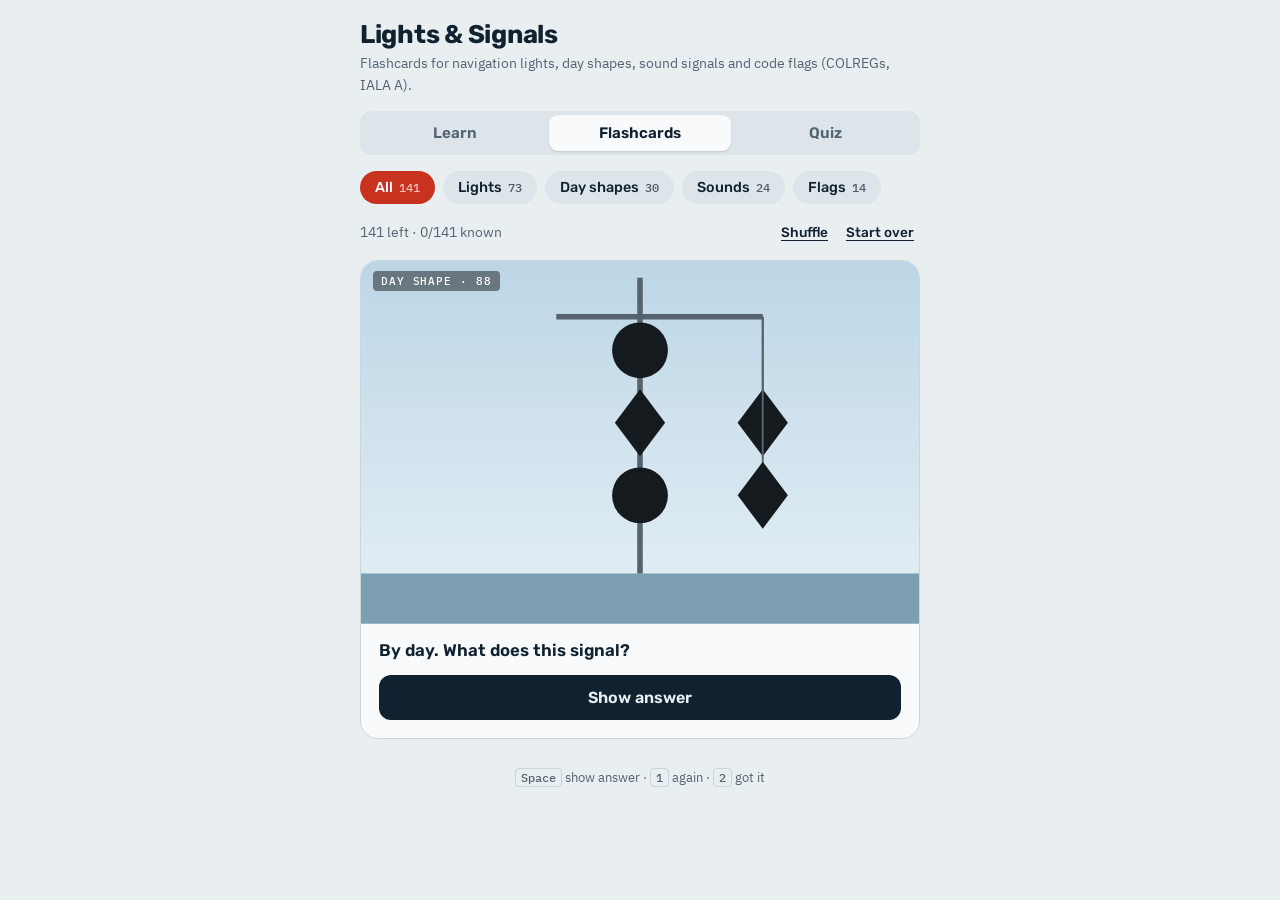
==== commit da4cfa50: "Update" ====
--- a/index.html
+++ b/index.html
@@ -96,6 +96,19 @@
 .ltx b{font:600 .95rem var(--display);line-height:1.3}
 .lnum{font:500 .7rem var(--mono);color:var(--muted);letter-spacing:.03em}
 .ld{font-size:.85rem;color:var(--muted);line-height:1.4}
+.zoom{display:block;padding:0;border:0;background:none;cursor:zoom-in;border-radius:8px;overflow:hidden}
+.zoom:focus-visible{outline:3px solid var(--accent);outline-offset:2px}
+.lb{position:fixed;inset:0;z-index:50;background:#04090f;color:#eef3f7;display:flex;flex-direction:column;align-items:center;justify-content:center;gap:14px;
+  padding:calc(56px + env(safe-area-inset-top,0px)) max(16px,env(safe-area-inset-right,0px)) calc(20px + env(safe-area-inset-bottom,0px)) max(16px,env(safe-area-inset-left,0px));overflow-y:auto}
+.lb-body{width:100%;max-width:760px;display:flex;flex-direction:column;gap:10px;cursor:zoom-out}
+.lb-body .viz{border-radius:14px;width:100%;max-height:62vh;object-fit:contain}
+.lb-body .lnum{color:#9fb2c1}
+.lb-body b{font:600 1.25rem var(--display);line-height:1.3;text-wrap:balance}
+.lb-body .ld{font-size:1rem;color:#c3d0da;line-height:1.5}
+.lb-btn{border:1px solid rgba(255,255,255,.25);background:rgba(255,255,255,.08);color:#fff;border-radius:999px;width:44px;height:44px;font:600 1.6rem/1 var(--display);cursor:pointer;display:flex;align-items:center;justify-content:center}
+.lb-btn:focus-visible{outline:3px solid #f3c64a;outline-offset:2px}
+.lb-x{position:absolute;top:calc(10px + env(safe-area-inset-top,0px));right:max(12px,env(safe-area-inset-right,0px))}
+.lb-nav{display:flex;align-items:center;gap:16px;font:500 .85rem var(--mono);color:#9fb2c1;font-variant-numeric:tabular-nums}
 .done{padding:28px 18px;text-align:center;display:flex;flex-direction:column;gap:14px;align-items:center}
 .keys{font-size:.8rem;color:var(--muted);text-align:center}
 .keys kbd{font:500 .75rem var(--mono);border:1px solid var(--line);border-radius:4px;padding:1px 5px}
@@ -121,6 +134,11 @@
   <div class="stats"><span id="count"></span><span class="tools"><button class="link" id="shuffle" type="button"></button><button class="link" id="reset" type="button"></button></span></div>
   <section class="card" id="card" aria-live="polite"></section>
   <section class="learn" id="learn" hidden></section>
+  <div class="lb" id="lb" role="dialog" aria-modal="true" aria-label="Enlarged picture" hidden>
+    <button class="lb-btn lb-x" id="lb-x" type="button" aria-label="Close">&times;</button>
+    <div class="lb-body" id="lb-body"></div>
+    <div class="lb-nav"><button class="lb-btn" id="lb-prev" type="button" aria-label="Previous">&#8249;</button><span id="lb-pos"></span><button class="lb-btn" id="lb-next" type="button" aria-label="Next">&#8250;</button></div>
+  </div>
   <p class="keys" id="keys"></p>
 </div>
 
@@ -540,11 +558,44 @@
   const html=['L','D','S','F'].map(cat=>{
     const items=ALL.filter(c=>c.cat===cat&&!c.rev&&inSet(c)).sort((a,b)=>(a.num||0)-(b.num||0));
     if(!items.length)return '';
-    const rows=items.map(c=>`<article class="li">${vizOf(c)}<div class="ltx"><span class="lnum">${c.num?'#'+c.num+' · ':''}${c.rule}</span><b>${lang==='he'?c.he:c.en}</b><span class="ld">${lang==='he'?c.dhe:c.den}</span></div></article>`).join('');
+    const rows=items.map(c=>`<article class="li"><button class="zoom" type="button" data-id="${c.id}" aria-label="Enlarge picture: ${c.en}">${vizOf(c)}</button><div class="ltx"><span class="lnum">${c.num?'#'+c.num+' · ':''}${c.rule}</span><b>${lang==='he'?c.he:c.en}</b><span class="ld">${lang==='he'?c.dhe:c.den}</span></div></article>`).join('');
     return `<h2>${t.learnHead[cat]} <span class="n" style="font:500 .8rem var(--mono);color:var(--muted)">${items.length}</span></h2><div class="lgrid">${rows}</div>`;
   }).join('');
   document.getElementById('learn').innerHTML=html;
 }
+// Zoom view for the Learn pictures: tap a picture to see it full size, tap again or X to close
+let lbList=[],lbIdx=0,lbOpen=false;
+function lbShow(){
+  const c=lbList[lbIdx],lang=st.lang;
+  document.getElementById('lb-body').innerHTML=`${vizOf(c)}<span class="lnum">${c.num?'#'+c.num+' · ':''}${c.rule}</span><b>${lang==='he'?c.he:c.en}</b><span class="ld">${lang==='he'?c.dhe:c.den}</span>`;
+  document.getElementById('lb-pos').textContent=`${lbIdx+1} / ${lbList.length}`;
+}
+function lbOpenAt(id){
+  lbList=[...document.querySelectorAll('#learn .zoom')].map(b=>ALL.find(c=>c.id===b.dataset.id));
+  lbIdx=Math.max(0,lbList.findIndex(c=>c.id===id));lbShow();
+  document.getElementById('lb').hidden=false;document.body.style.overflow='hidden';
+  if(!lbOpen){lbOpen=true;try{history.pushState({lb:1},'')}catch(e){}} // so the phone's Back button closes it
+  document.getElementById('lb-x').focus();
+}
+function lbClose(fromBack){
+  if(!lbOpen)return;lbOpen=false;
+  document.getElementById('lb').hidden=true;document.body.style.overflow='';
+  if(!fromBack){try{history.back()}catch(e){}}
+}
+function lbStep(d){lbIdx=(lbIdx+d+lbList.length)%lbList.length;lbShow()}
+document.getElementById('learn').addEventListener('click',e=>{const b=e.target.closest('.zoom');if(b)lbOpenAt(b.dataset.id)});
+document.getElementById('lb-x').onclick=()=>lbClose();
+document.getElementById('lb-body').onclick=()=>lbClose();
+document.getElementById('lb-prev').onclick=()=>lbStep(-1);
+document.getElementById('lb-next').onclick=()=>lbStep(1);
+document.getElementById('lb').addEventListener('click',e=>{if(e.target.id==='lb')lbClose()});
+addEventListener('popstate',()=>lbClose(true));
+document.addEventListener('keydown',e=>{if(!lbOpen)return;
+  if(e.key==='Escape')lbClose();else if(e.key==='ArrowRight')lbStep(1);else if(e.key==='ArrowLeft')lbStep(-1)});
+let lbX=null;
+document.getElementById('lb').addEventListener('touchstart',e=>{lbX=e.touches[0].clientX},{passive:true});
+document.getElementById('lb').addEventListener('touchend',e=>{if(lbX===null)return;const dx=e.changedTouches[0].clientX-lbX;lbX=null;if(Math.abs(dx)>50){lbStep(dx<0?1:-1)}},{passive:true});
+
 function pick(i){if(quiz.picked!==null)return;quiz.picked=i;quiz.done++;if(quiz.opts[i]===pile[0])quiz.right++;stopSound();render()}
 function nextQ(){pile.shift();stopSound();makeOpts();render()}
 function show(){revealed=true;render();document.getElementById('b-got')?.focus()}
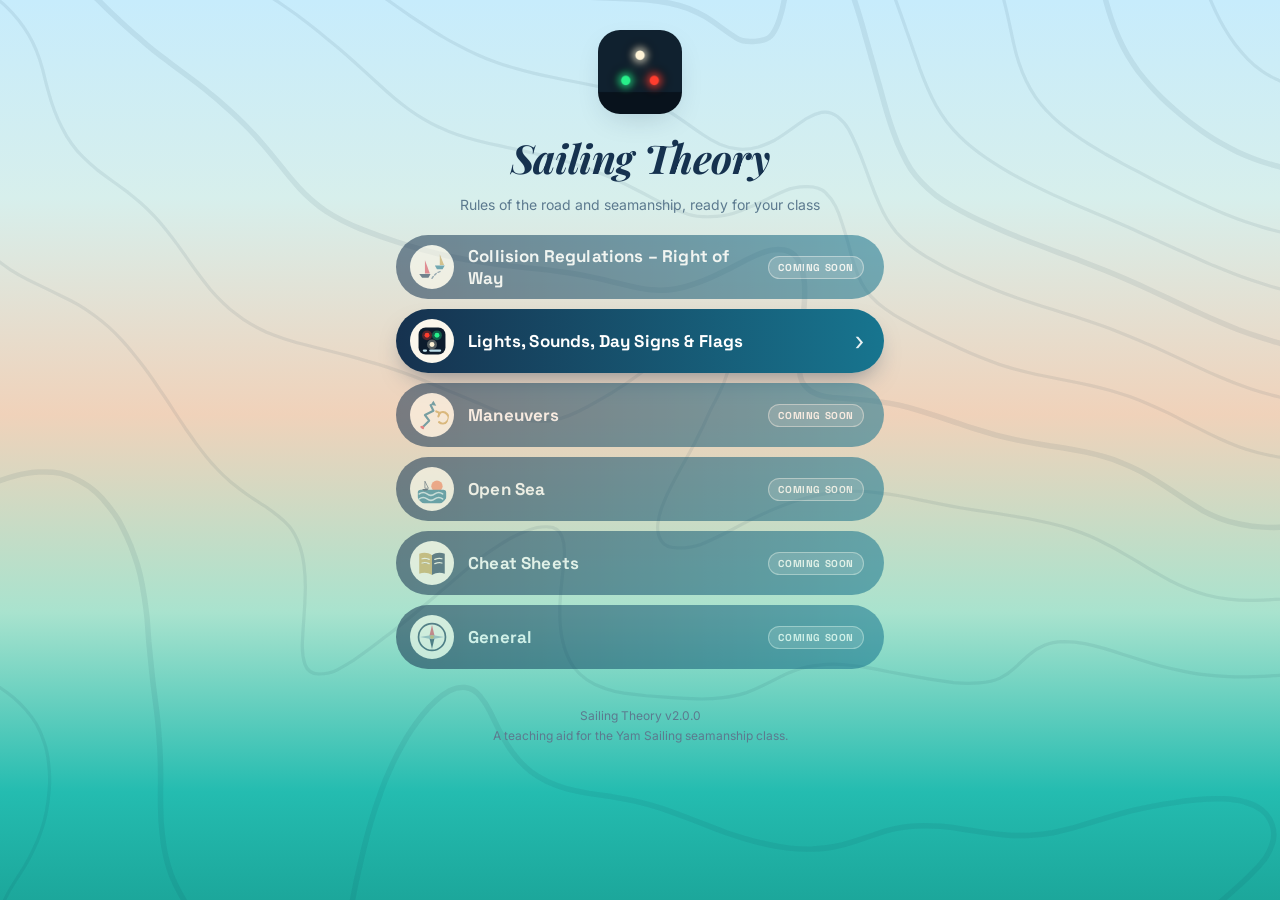
==== commit d151477d: "Update" ====
--- a/index.html
+++ b/index.html
@@ -2,632 +2,75 @@
 <html lang="en">
 <head>
 <meta charset="utf-8">
-<meta name="viewport" content="width=device-width,initial-scale=1,viewport-fit=cover">
-<title>Lights &amp; Signals</title>
-<meta name="description" content="Learn pages, flashcards and quiz for navigation lights, day shapes, sound signals and code flags.">
-<meta name="theme-color" content="#10212f">
+<meta name="viewport" content="width=device-width, initial-scale=1, viewport-fit=cover">
+<title>Sailing Theory</title>
+<meta name="description" content="Sailing theory: collision regulations, lights, sounds, day signs and flags, maneuvers, open sea, cheat sheets.">
+<meta name="theme-color" content="#16324F">
 <link rel="manifest" href="manifest.json">
 <link rel="icon" type="image/png" sizes="192x192" href="icons/icon-192.png">
 <link rel="apple-touch-icon" href="icons/apple-touch-icon.png">
 <meta name="apple-mobile-web-app-capable" content="yes">
 <meta name="mobile-web-app-capable" content="yes">
-<meta name="apple-mobile-web-app-status-bar-style" content="black-translucent">
-<meta name="apple-mobile-web-app-title" content="Lights &amp; Signals">
+<meta name="apple-mobile-web-app-title" content="Sailing Theory">
 <link rel="preconnect" href="https://fonts.googleapis.com">
-<link rel="stylesheet" href="https://fonts.googleapis.com/css2?family=Rubik:wght@500;600;700&family=IBM+Plex+Sans+Hebrew:wght@400;500;600&family=IBM+Plex+Mono:wght@500&display=swap">
-<style>:root{color-scheme:light;box-sizing:border-box;padding-top:env(safe-area-inset-top,0px);padding-bottom:env(safe-area-inset-bottom,0px)}html{scroll-padding-top:env(safe-area-inset-top,0px)}body{margin:0;padding:0;font:14px -apple-system,BlinkMacSystemFont,sans-serif;background:#fff;color:#000}img{max-width:100%}[hidden]:not([hidden=until-found i]){display:none!important}</style>
+<link rel="stylesheet" href="https://fonts.googleapis.com/css2?family=Space+Grotesk:wght@500;600;700&family=Inter:wght@400;500;600;700&family=Playfair+Display:ital,wght@1,700&family=IBM+Plex+Mono:wght@500;600&display=swap">
+<link rel="stylesheet" href="shared/css/base.css">
+<style>
+/* Home: wordmark, then one big button per section (same layout as Master GMDSS) */
+main{max-width:520px;margin:0 auto;padding:calc(env(safe-area-inset-top,0px) + 26px) max(16px,env(safe-area-inset-right,0px)) 48px max(16px,env(safe-area-inset-left,0px));display:grid;gap:14px}
+.logo{width:84px;height:84px;margin:4px auto 0;display:block;border-radius:22px;box-shadow:var(--shadow)}
+.mg-wordmark{font-size:40px;text-align:center;margin:8px 0 0}
+.tagline{text-align:center;color:var(--ink-muted);font-size:14px;margin-bottom:6px}
+.hubs{display:grid;gap:10px}
+.hubbtn{display:grid;grid-template-columns:44px minmax(0,1fr) auto;align-items:center;gap:14px;min-height:64px;padding:8px 20px 8px 14px;border-radius:999px;text-decoration:none;
+  color:#fff;background:var(--btn-primary);box-shadow:0 12px 24px -10px rgba(22,50,79,.5)}
+.hubbtn svg{width:44px;height:44px;background:#FBF7EC;border-radius:50%;padding:5px}
+.hubbtn b{display:block;font:700 17px var(--font-display);letter-spacing:.01em}
+.hubbtn::after{content:"›";font-size:26px;line-height:1;opacity:.9}
+a.hubbtn:active{transform:scale(.985)}
+/* sections not built yet: same button, faded, with a "Coming soon" tag instead of the arrow */
+.hubbtn.soon{opacity:.55;box-shadow:none;cursor:default}
+.hubbtn.soon::after{content:"Coming soon";font:700 10px var(--font-display);letter-spacing:.06em;text-transform:uppercase;padding:4px 9px;border-radius:999px;background:rgba(255,255,255,.18);border:1px solid rgba(255,255,255,.45);white-space:nowrap;opacity:1}
+.install-row{display:grid;justify-items:center;gap:6px}
+.install{height:44px;padding:0 22px;border-radius:999px;border:1.5px solid var(--coral);background:var(--pastel-rose);color:var(--coral-deep);font:700 14px var(--font-body)}
+.ioshint{font-size:12px;color:var(--ink-muted);text-align:center}
+footer{color:var(--ink-muted);font-size:12px;text-align:center;margin-top:10px;display:grid;gap:2px}
+@media (prefers-color-scheme: dark){:root:not([data-theme="light"]) .mg-wordmark{color:var(--gold)}}
+:root[data-theme="dark"] .mg-wordmark{color:var(--gold)}
+</style>
 </head>
 <body>
-<style>
-/* Layout: one centred study column — header, set chips, a single card with its picture panel, then the grading bar */
-:root{
-  --bg:#e9eef1; --surface:#f8fafb; --ink:#10212f; --muted:#526472; --line:#cbd5dc;
-  --accent:#c8331f; --accent-ink:#ffffff; --good:#1d7a4c; --chip:#dde5ea;
-  --display:"Rubik","IBM Plex Sans Hebrew",system-ui,sans-serif;
-  --body:"IBM Plex Sans Hebrew","Rubik",system-ui,sans-serif;
-  --mono:"IBM Plex Mono",ui-monospace,monospace;
-}
-@media (prefers-color-scheme:dark){:root:not([data-theme="light"]){
-  --bg:#0c151d; --surface:#14212c; --ink:#e7eef3; --muted:#93a6b4; --line:#26384a;
-  --accent:#ff6a4d; --accent-ink:#1a0c08; --good:#4fd194; --chip:#1c2c3a; color-scheme:dark}}
-:root[data-theme="dark"]{
-  --bg:#0c151d; --surface:#14212c; --ink:#e7eef3; --muted:#93a6b4; --line:#26384a;
-  --accent:#ff6a4d; --accent-ink:#1a0c08; --good:#4fd194; --chip:#1c2c3a; color-scheme:dark}
-html,body{background:var(--bg);color:var(--ink)}
-body{font-family:var(--body);font-size:16px;line-height:1.5;padding-left:max(16px,env(safe-area-inset-left,0px));padding-right:max(16px,env(safe-area-inset-right,0px));padding-block:20px 40px}
-.wrap{max-width:560px;margin:0 auto;display:flex;flex-direction:column;gap:16px}
-header{display:flex;justify-content:space-between;align-items:flex-start;gap:12px}
-h1{font-family:var(--display);font-weight:700;font-size:1.6rem;line-height:1.1;margin:0;text-wrap:balance;letter-spacing:-.01em}
-.sub{color:var(--muted);font-size:.9rem;margin:4px 0 0}
-.lang{display:flex;border:1px solid var(--line);border-radius:999px;overflow:hidden;flex:none}
-.lang button{border:0;background:transparent;color:var(--muted);font:600 .85rem var(--display);padding:6px 12px;cursor:pointer}
-.lang button[aria-pressed="true"]{background:var(--ink);color:var(--bg)}
-.chips{display:flex;flex-wrap:wrap;gap:8px}
-.chip{border:1px solid transparent;background:var(--chip);color:var(--ink);font:500 .9rem var(--display);padding:7px 14px;border-radius:999px;cursor:pointer}
-.chip[aria-pressed="true"]{background:var(--accent);color:var(--accent-ink)}
-.chip .n{font-family:var(--mono);font-size:.75rem;opacity:.7;margin-inline-start:6px}
-.stats{display:flex;justify-content:space-between;align-items:center;font-size:.85rem;color:var(--muted);font-variant-numeric:tabular-nums}
-.stats .tools{display:flex;gap:6px}
-.link{background:none;border:0;color:var(--ink);font:500 .85rem var(--display);text-decoration:underline;text-underline-offset:3px;cursor:pointer;padding:4px 6px}
-.card{background:var(--surface);border:1px solid var(--line);border-radius:18px;overflow:hidden;display:flex;flex-direction:column}
-.viz-wrap{position:relative}
-.viz{display:block;width:100%;height:auto;max-width:100%}
-.cat{position:absolute;top:10px;inset-inline-start:12px;font:500 .7rem var(--mono);letter-spacing:.08em;text-transform:uppercase;padding:3px 8px;border-radius:4px;background:rgba(0,0,0,.45);color:#fff}
-.q{padding:14px 18px 0;font-family:var(--display);font-weight:600;font-size:1.05rem}
-.body{padding:12px 18px 18px;display:flex;flex-direction:column;gap:12px}
-.answer{border-top:1px dashed var(--line);padding-top:12px;display:flex;flex-direction:column;gap:6px}
-.answer .a{font-family:var(--display);font-weight:600;font-size:1.2rem;line-height:1.3;text-wrap:balance}
-.answer .d{color:var(--muted);font-size:.95rem}
-.answer .rule{font:500 .75rem var(--mono);color:var(--muted);letter-spacing:.04em}
-.btn{border:0;border-radius:12px;font:600 1rem var(--display);padding:13px 16px;cursor:pointer}
-.btn:focus-visible,.chip:focus-visible,.lang button:focus-visible,.link:focus-visible,.play:focus-visible{outline:3px solid var(--accent);outline-offset:2px}
-.reveal{background:var(--ink);color:var(--bg);width:100%}
-.grade{display:grid;grid-template-columns:1fr 1fr;gap:10px}
-.again{background:var(--chip);color:var(--ink)}
-.got{background:var(--good);color:var(--bg)}
-.pattern{display:flex;flex-wrap:wrap;align-items:center;gap:8px;direction:ltr}
-.blip{display:inline-block;background:var(--ink);border-radius:999px;height:12px}
-.blip.s{width:12px}.blip.c{width:130px}.blip.f{width:14px;height:14px;background:#f3c64a;box-shadow:0 0 8px #f3c64a}.blip.l{width:46px}
-.tag{font:500 .75rem var(--mono);border:1px solid var(--line);border-radius:6px;padding:2px 7px;color:var(--ink)}
-.play{position:absolute;inset:0;margin:auto;width:84px;height:84px;border-radius:50%;border:2px solid #f3c64a;background:rgba(243,198,74,.12);color:#f3c64a;font:600 .85rem var(--display);cursor:pointer;display:flex;align-items:center;justify-content:center;flex-direction:column;gap:2px}
-.play svg{width:26px;height:26px}
-.mode{display:grid;grid-template-columns:1fr 1fr 1fr;background:var(--chip);border-radius:12px;padding:4px;gap:4px}
-.mode button{border:0;border-radius:9px;background:transparent;color:var(--muted);font:600 .95rem var(--display);padding:9px;cursor:pointer}
-.mode button[aria-pressed="true"]{background:var(--surface);color:var(--ink);box-shadow:0 1px 2px rgba(0,0,0,.12)}
-.qlabel{display:block;font:500 .8rem var(--body);color:var(--muted);margin-bottom:2px}
-.opts{display:flex;flex-direction:column;gap:8px}
-.opts.grid{display:grid;grid-template-columns:1fr 1fr}
-.opt{display:flex;align-items:center;gap:10px;text-align:start;border:1.5px solid var(--line);background:var(--bg);color:var(--ink);border-radius:12px;padding:11px 12px;font:500 .95rem var(--body);cursor:pointer;min-width:0}
-.opt.pic{flex-direction:column;align-items:stretch;padding:8px}
-.opt .ok{font:500 .75rem var(--mono);color:var(--muted);flex:none}
-.opt.pic .ok{align-self:flex-start}
-.opt:hover:not([disabled]){border-color:var(--ink)}
-.opt[disabled]{cursor:default;opacity:.55}
-.opt.right{border-color:var(--good);background:color-mix(in srgb,var(--good) 14%,var(--bg));opacity:1}
-.opt.wrong{border-color:var(--accent);background:color-mix(in srgb,var(--accent) 14%,var(--bg));opacity:1}
-.opt:focus-visible,.mode button:focus-visible{outline:3px solid var(--accent);outline-offset:2px}
-.wrap.wide{max-width:1040px}
-.learn{display:flex;flex-direction:column;gap:14px}
-.learn h2{font:700 1.15rem var(--display);margin:10px 0 0}
-.lgrid{display:grid;grid-template-columns:repeat(auto-fill,minmax(260px,1fr));gap:10px}
-.li{display:grid;grid-template-columns:116px minmax(0,1fr);gap:12px;align-items:center;background:var(--surface);border:1px solid var(--line);border-radius:12px;padding:8px}
-.li .viz{border-radius:8px}
-.ltx{display:flex;flex-direction:column;gap:3px;min-width:0}
-.ltx b{font:600 .95rem var(--display);line-height:1.3}
-.lnum{font:500 .7rem var(--mono);color:var(--muted);letter-spacing:.03em}
-.ld{font-size:.85rem;color:var(--muted);line-height:1.4}
-.zoom{display:block;padding:0;border:0;background:none;cursor:zoom-in;border-radius:8px;overflow:hidden}
-.zoom:focus-visible{outline:3px solid var(--accent);outline-offset:2px}
-.lb{position:fixed;inset:0;z-index:50;background:#04090f;color:#eef3f7;display:flex;flex-direction:column;align-items:center;justify-content:center;gap:14px;
-  padding:calc(56px + env(safe-area-inset-top,0px)) max(16px,env(safe-area-inset-right,0px)) calc(20px + env(safe-area-inset-bottom,0px)) max(16px,env(safe-area-inset-left,0px));overflow-y:auto}
-.lb-body{width:100%;max-width:760px;display:flex;flex-direction:column;gap:10px;cursor:zoom-out}
-.lb-body .viz{border-radius:14px;width:100%;max-height:62vh;object-fit:contain}
-.lb-body .lnum{color:#9fb2c1}
-.lb-body b{font:600 1.25rem var(--display);line-height:1.3;text-wrap:balance}
-.lb-body .ld{font-size:1rem;color:#c3d0da;line-height:1.5}
-.lb-btn{border:1px solid rgba(255,255,255,.25);background:rgba(255,255,255,.08);color:#fff;border-radius:999px;width:44px;height:44px;font:600 1.6rem/1 var(--display);cursor:pointer;display:flex;align-items:center;justify-content:center}
-.lb-btn:focus-visible{outline:3px solid #f3c64a;outline-offset:2px}
-.lb-x{position:absolute;top:calc(10px + env(safe-area-inset-top,0px));right:max(12px,env(safe-area-inset-right,0px))}
-.lb-nav{display:flex;align-items:center;gap:16px;font:500 .85rem var(--mono);color:#9fb2c1;font-variant-numeric:tabular-nums}
-.done{padding:28px 18px;text-align:center;display:flex;flex-direction:column;gap:14px;align-items:center}
-.keys{font-size:.8rem;color:var(--muted);text-align:center}
-.keys kbd{font:500 .75rem var(--mono);border:1px solid var(--line);border-radius:4px;padding:1px 5px}
-.blink{animation:blink 1s steps(1) infinite}
-@keyframes blink{50%{opacity:.08}}
-@media (prefers-reduced-motion:reduce){.blink{animation-duration:2s}}
-@media (max-width:420px){h1{font-size:1.35rem}.keys{display:none}}
-</style>
+<main>
+  <img class="logo" src="icons/icon-192.png" alt="">
+  <h1 class="mg-wordmark">Sailing Theory</h1>
+  <p class="tagline">Rules of the road and seamanship, ready for your class</p>
 
-<div class="wrap">
-  <header>
-    <div>
-      <h1 id="t-title"></h1>
-      <p class="sub" id="t-sub"></p>
-    </div>
-    <div class="lang" role="group" aria-label="Language" hidden>
-      <button id="lang-en" type="button">EN</button>
-      <button id="lang-he" type="button">עב</button>
-    </div>
-  </header>
-  <div class="mode" role="group" aria-label="Mode"><button id="mode-learn" type="button"></button><button id="mode-cards" type="button"></button><button id="mode-quiz" type="button"></button></div>
-  <nav class="chips" id="chips" aria-label="Card set"></nav>
-  <div class="stats"><span id="count"></span><span class="tools"><button class="link" id="shuffle" type="button"></button><button class="link" id="reset" type="button"></button></span></div>
-  <section class="card" id="card" aria-live="polite"></section>
-  <section class="learn" id="learn" hidden></section>
-  <div class="lb" id="lb" role="dialog" aria-modal="true" aria-label="Enlarged picture" hidden>
-    <button class="lb-btn lb-x" id="lb-x" type="button" aria-label="Close">&times;</button>
-    <div class="lb-body" id="lb-body"></div>
-    <div class="lb-nav"><button class="lb-btn" id="lb-prev" type="button" aria-label="Previous">&#8249;</button><span id="lb-pos"></span><button class="lb-btn" id="lb-next" type="button" aria-label="Next">&#8250;</button></div>
+  <nav class="hubs" aria-label="Sections">
+    <!-- Collision regulations: two boats on crossing courses -->
+    <div class="hubbtn soon" aria-disabled="true"><svg viewBox="0 0 48 48" aria-hidden="true"><path d="M6 34h16l-3 5H10z" fill="#16324F"/><path d="M14 33V14l7 19z" fill="#DE4457"/><path d="M28 22h14l-3 5h-8z" fill="#17758F"/><path d="M35 21V6l6 15z" fill="#C9A24B"/><path d="M24 40c4-6 8-9 13-10" stroke="#5C7A8F" stroke-width="2" stroke-dasharray="3 3" fill="none" stroke-linecap="round"/></svg><span><b>Collision Regulations – Right of Way</b></span></div>
+
+    <!-- Lights, sounds, day signs and flags: the module that's already built -->
+    <a class="hubbtn" href="lights-signals/"><svg viewBox="0 0 48 48" aria-hidden="true"><rect x="5" y="5" width="38" height="38" rx="10" fill="#0D1C2C"/><circle cx="17" cy="16" r="7" fill="#ff3d2e" opacity=".3"/><circle cx="17" cy="16" r="3.5" fill="#ff3d2e"/><circle cx="31" cy="16" r="7" fill="#27f08a" opacity=".3"/><circle cx="31" cy="16" r="3.5" fill="#27f08a"/><circle cx="24" cy="29" r="7" fill="#fff3d6" opacity=".3"/><circle cx="24" cy="29" r="3.5" fill="#fff3d6"/><rect x="11" y="36" width="6" height="3" rx="1.5" fill="#BFE0EA"/><rect x="20" y="36" width="17" height="3" rx="1.5" fill="#BFE0EA"/></svg><span><b>Lights, Sounds, Day Signs &amp; Flags</b></span></a>
+
+    <!-- Maneuvers: tacking zig-zag course -->
+    <div class="hubbtn soon" aria-disabled="true"><svg viewBox="0 0 48 48" aria-hidden="true"><path d="M10 42l10-10-6-8 12-6-4-8" stroke="#17758F" stroke-width="3" fill="none" stroke-linecap="round" stroke-linejoin="round"/><path d="M22 10l4-6 4 7z" fill="#17758F"/><circle cx="10" cy="42" r="3" fill="#DE4457"/><path d="M34 34a8 8 0 1 0 0-12" stroke="#C9A24B" stroke-width="3" fill="none" stroke-linecap="round"/><path d="M30 19l5 2-2 5" stroke="#C9A24B" stroke-width="3" fill="none" stroke-linecap="round" stroke-linejoin="round"/></svg><span><b>Maneuvers</b></span></div>
+
+    <!-- Open sea: horizon, sun and waves -->
+    <div class="hubbtn soon" aria-disabled="true"><svg viewBox="0 0 48 48" aria-hidden="true"><circle cx="31" cy="20" r="8" fill="#FB8258"/><rect x="4" y="25" width="40" height="19" rx="4" fill="#17758F"/><path d="M6 31c4-3 7-3 11 0s7 3 11 0 7-3 11 0M6 38c4-3 7-3 11 0s7 3 11 0 7-3 11 0" stroke="#BFE0EA" stroke-width="2.2" fill="none" stroke-linecap="round"/><path d="M10 24h9l-2 2h-5z" fill="#16324F"/><path d="M14 23V13l5 10z" fill="#FBF7EC" stroke="#16324F" stroke-width="1"/></svg><span><b>Open Sea</b></span></div>
+
+    <!-- Cheat sheets: open book (same as Master GMDSS Study) -->
+    <div class="hubbtn soon" aria-disabled="true"><svg viewBox="0 0 48 48" aria-hidden="true"><path d="M6 11c6-2 12-2 18 2v28c-6-4-12-4-18-2z" fill="#C9A24B"/><path d="M42 11c-6-2-12-2-18 2v28c6-4 12-4 18-2z" fill="#16324F"/><path d="M10 18c3-.8 6-.6 10 1M10 24c3-.8 6-.6 10 1M28 19c4-1.6 7-1.8 10-1M28 25c4-1.6 7-1.8 10-1" stroke="#FBF7EC" stroke-width="1.8" stroke-linecap="round"/></svg><span><b>Cheat Sheets</b></span></div>
+
+    <!-- General: compass rose -->
+    <div class="hubbtn soon" aria-disabled="true"><svg viewBox="0 0 48 48" aria-hidden="true"><circle cx="24" cy="24" r="19" fill="#FBF7EC" stroke="#16324F" stroke-width="2.4"/><path d="M24 7l4 17h-8z" fill="#DE4457"/><path d="M24 41l-4-17h8z" fill="#16324F"/><path d="M7 24l17-3v6zM41 24l-17 3v-6z" fill="#93A9B8"/><circle cx="24" cy="24" r="2.6" fill="#C9A24B"/></svg><span><b>General</b></span></div>
+  </nav>
+
+  <div class="install-row">
+    <button class="install" data-install hidden>Install app</button>
+    <span class="ioshint" data-ios-hint hidden>To install on iPhone: tap Share, then “Add to Home Screen”.</span>
   </div>
-  <p class="keys" id="keys"></p>
-</div>
-
-<script>
-// ---------- copy ----------
-const T={
- en:{title:'Lights & Signals',sub:'Flashcards for navigation lights, day shapes, sound signals and code flags (COLREGs, IALA A).',
-  all:'All',lights:'Lights',shapes:'Day shapes',sounds:'Sounds',flags:'Flags',
-  show:'Show answer',again:'Again',got:'Got it',left:'left',known:'known',shuffle:'Shuffle',reset:'Start over',
-  play:'Play',stop:'Stop',done:'Every card in this set is marked as known.',studyAgain:'Study this set again',
-  keys:'<kbd>Space</kbd> show answer · <kbd>1</kbd> again · <kbd>2</kbd> got it',
-  v:{ahead:'At night, seen from ahead. What is it?',left:'At night, heading to your left. What is it?',right:'At night, heading to your right. What is it?',astern:'At night, seen from astern. What is it?',any:'At night. What is it?'},
-  shapeQ:'By day. What does this signal?',
-  sq:{sight:'Sound signal, vessels in sight of each other. What does it mean?',fog:'Sound signal in restricted visibility. What does it mean?',any:'Sound signal. What does it mean?'},
-  flagQ:'Code flag. What does it mean?',modeLearn:'Learn',learnHead:{L:'Lights at night',D:'Day shapes',S:'Sound signals',F:'Flags'},lightQ:'Light signal between vessels in sight. What does it mean?',rev:'reverse',revQ:{D:'Which day shape shows:',F:'Which flag signal means:',S:'Which signal is given:'},modeCards:'Flashcards',modeQuiz:'Quiz',correct:'correct',score:'Score:',newQuiz:'New quiz',next:'Next',qkeys:'<kbd>1</kbd>–<kbd>4</kbd> answer · <kbd>Enter</kbd> next',catNames:{L:'Lights',D:'Day shape',S:'Signal',F:'Flag'}},
- he:{title:'אורות ואותות',sub:'כרטיסיות לאורות ניווט, צורות יום, אותות קול ודגלי קוד (COLREGs, IALA A).',
-  all:'הכל',lights:'אורות',shapes:'צורות יום',sounds:'אותות קול',flags:'דגלים',
-  show:'הצג תשובה',again:'שוב',got:'ידעתי',left:'נותרו',known:'ידועים',shuffle:'ערבב',reset:'התחל מחדש',
-  play:'השמע',stop:'עצור',done:'כל הכרטיסים בקבוצה זו מסומנים כידועים.',studyAgain:'למד את הקבוצה שוב',
-  keys:'<kbd>רווח</kbd> הצג תשובה · <kbd>1</kbd> שוב · <kbd>2</kbd> ידעתי · <kbd>P</kbd> השמע',
-  v:{ahead:'בלילה, מבט מלפנים. מה זה?',left:'בלילה, מפליג שמאלה. מה זה?',right:'בלילה, מפליג ימינה. מה זה?',astern:'בלילה, מבט מאחור. מה זה?',any:'בלילה. מה זה?'},
-  shapeQ:'ביום. מה מסמנת הצורה?',
-  sq:{sight:'כלי שיט בראייה הדדית. מה המשמעות?',fog:'ראות מוגבלת. מה זה?',any:'בכל ראות. מה המשמעות?'},
-  flagQ:'דגל קוד. מה משמעותו?',modeLearn:'לימוד',learnHead:{L:'אורות לילה',D:'סימני יום',S:'אותות קוליים',F:'דגלים'},lightQ:'אות אור בין כלי שיט בראייה. מה המשמעות?',rev:'הפוך',revQ:{D:'איזו צורת יום מסמנת:',F:'איזה אות דגלים משמעותו:',S:'איזה אות ניתן:'},modeCards:'כרטיסיות',modeQuiz:'מבחן',correct:'נכונות',score:'ציון:',newQuiz:'מבחן חדש',next:'הבא',qkeys:'<kbd>1</kbd>–<kbd>4</kbd> תשובה · <kbd>Enter</kbd> הבא · <kbd>P</kbd> השמע',catNames:{L:'אורות',D:'צורת יום',S:'אות',F:'דגל'}}
-};
-
-// ---------- data ----------
-// ---- Lights: exactly the syllabus list (73 items). View: ahead | astern | left (bow left, port side shown) | right (bow right, starboard side shown) | any
-const VT={
- P:{rule:'Rule 23',mast:1,sides:1,stern:1,en:'Power-driven vessel under 50 m, making way',he:'כלי שיט מונע עד 50 מ\', עושה דרך במים',nen:'If she shows you her red and is crossing from your starboard side, you give way.',nhe:'אם רואים את האדום שלו והוא חוצה מימינך, עליך לפנות.'},
- PL:{rule:'Rule 23',mast:2,sides:1,stern:1,en:'Power-driven vessel over 50 m, making way',he:'כלי שיט מונע מעל 50 מ\', עושה דרך במים',nen:'The aft masthead light is higher, so the pair shows which way she is heading.',nhe:'אור התורן האחורי גבוה יותר, כך שהזוג מראה לאן הוא פונה.'},
- SV:{rule:'Rule 25',sides:1,stern:1,en:'Sailing vessel making way',he:'מפרשית עושה דרך במים',nen:'No masthead light.',nhe:'אין אור תורן.'},
- SRG:{rule:'Rule 25',ar:['R','G'],sides:1,stern:1,en:'Sailing vessel over 20 m making way',he:'מפרשית מעל 20 מ\' עושה דרך במים',nen:'Red over green, sailing machine. Over 20 m she may not use a tricolour lantern.',nhe:'אדום מעל ירוק = מפרשית. מעל 20 מ\' אסור פנס תלת-צבעי.'},
- T:{rule:'Rule 24',stack:2,sides:1,stern:1,tow:1,en:'Power-driven vessel towing, tow 200 m or less',he:'כלי שיט גורר, אורך הגרירה עד 200 מ\'',nen:'Two masthead lights in a vertical line; yellow towing light above the sternlight.',nhe:'שני אורות תורן בקו אנכי; אור גרירה צהוב מעל אור הירכתיים.'},
- TB:{rule:'Rule 24',stack:2,aftmast:1,sides:1,stern:1,tow:1,en:'Towing vessel over 50 m, tow 200 m or less',he:'כלי שיט גורר מעל 50 מ\', אורך הגרירה עד 200 מ\'',nen:'Two masthead lights forward plus the aft masthead light of a vessel over 50 m.',nhe:'שני אורות תורן קדמיים ואור התורן האחורי של כלי שיט מעל 50 מ\'.'},
- TL:{rule:'Rule 24',stack:3,sides:1,stern:1,tow:1,en:'Power-driven vessel towing, tow over 200 m',he:'כלי שיט גורר, אורך הגרירה מעל 200 מ\'',nen:'Three masthead lights in a vertical line.',nhe:'שלושה אורות תורן בקו אנכי.'},
- PU:{rule:'Rule 24',stack:2,sides:1,stern:1,en:'Vessel pushing another vessel ahead',he:'כלי שיט הדוחף כלי שיט אחר לפניו',nen:'Two masthead lights in a vertical line, no towing light. The pushed vessel shows sidelights at her forward end.',nhe:'שני אורות תורן בקו אנכי, ללא אור גרירה. הנדחף מציג אורות צד בקצהו הקדמי.'},
- TR:{rule:'Rule 26',ar:['G','W'],mast:1,sides:1,stern:1,en:'Vessel trawling, making way',he:'מכמורתן בעבודה, עושה דרך במים',nen:'Green over white, trawling tonight. The masthead light aft is compulsory over 50 m.',nhe:'ירוק מעל לבן = מכמורת. אור התורן מאחור חובה מעל 50 מ\'.'},
- F:{rule:'Rule 26',ar:['R','W'],sides:1,stern:1,en:'Vessel fishing with nets (not trawling), making way',he:'כלי שיט העוסק בדיג ברשתות, עושה דרך במים',nen:'Red over white, fishing tonight.',nhe:'אדום מעל לבן = דיג.'},
- N:{rule:'Rule 27',ar:['R','R'],sides:1,stern:1,en:'Vessel not under command, making way',he:'כלי שיט ללא שליטה, עושה דרך במים',nen:'Red over red, the captain is dead.',nhe:'אדום מעל אדום = ללא שליטה.'},
- RAM:{rule:'Rule 27',ar:['R','W','R'],mast:1,sides:1,stern:1,en:'Vessel restricted in her ability to manoeuvre, making way',he:'כלי שיט מוגבל בכושרו לתמרן, עושה דרך במים',nen:'Red-white-red.',nhe:'אדום-לבן-אדום.'},
- RAML:{rule:'Rule 27',ar:['R','W','R'],mast:2,sides:1,stern:1,en:'Vessel over 50 m restricted in her ability to manoeuvre, making way',he:'כלי שיט מעל 50 מ\' מוגבל בכושרו לתמרן, עושה דרך במים',nen:'Red-white-red plus two masthead lights.',nhe:'אדום-לבן-אדום ושני אורות תורן.'},
- RAMS:{rule:'Rule 27',ar:['R','W','R'],en:'Vessel engaged in diving or underwater work',he:'כלי שיט העוסק בצלילה / עבודות תת-מימיות',nen:'Red-white-red only, because she is not making way.',nhe:'אדום-לבן-אדום בלבד, כי אינו עושה דרך.'},
- RAMT:{rule:'Rules 24, 27',ar:['R','W','R'],stack:2,sides:1,stern:1,tow:1,en:'Towing vessel restricted in her ability to manoeuvre, tow 200 m or less',he:'כלי שיט גורר מוגבל בכושרו לתמרן, אורך הגרירה עד 200 מ\'',nen:'Towing lights plus red-white-red.',nhe:'אורות גרירה ואדום-לבן-אדום.'},
- RAMTL:{rule:'Rules 24, 27',ar:['R','W','R'],stack:3,sides:1,stern:1,tow:1,en:'Towing vessel restricted in her ability to manoeuvre, tow over 200 m',he:'כלי שיט גורר מוגבל בכושרו לתמרן, אורך הגרירה מעל 200 מ\'',nen:'Three masthead lights plus red-white-red.',nhe:'שלושה אורות תורן ואדום-לבן-אדום.'},
- DR:{rule:'Rule 27',ar:['R','W','R'],mast:1,sides:1,stern:1,en:'Dredger making way',he:'מחפר העושה דרך במים',nen:'Red-white-red; two reds on the obstructed side, two greens on the side to pass.',nhe:'אדום-לבן-אדום; שני אדומים בצד החסום, שני ירוקים בצד שבו עוברים.'},
- CBD:{rule:'Rule 28',ar:['R','R','R'],mast:1,sides:1,stern:1,en:'Vessel constrained by her draught, making way',he:'כלי שיט מוגבל בשל שוקעו, עושה דרך במים',nen:'Three reds in a vertical line.',nhe:'שלושה אדומים בקו אנכי.'},
- CBDL:{rule:'Rule 28',ar:['R','R','R'],mast:2,sides:1,stern:1,en:'Vessel over 50 m constrained by her draught, making way',he:'כלי שיט מעל 50 מ\' מוגבל בשל שוקעו, עושה דרך במים',nen:'Three reds plus two masthead lights.',nhe:'שלושה אדומים ושני אורות תורן.'},
- PIL:{rule:'Rule 29',ar:['W','R'],sides:1,stern:1,en:'Pilot vessel on duty, making way',he:'כלי שיט שיש עליו נתב (נתב בתפקיד), עושה דרך במים',nen:'White over red, pilot ahead.',nhe:'לבן מעל אדום = נתב.'},
- A:{rule:'Rules 23, 25, 30',single:1,en:'A single white light',he:'אור לבן בודד',nen:'It can be a sternlight, a vessel under 7 m doing under 7 knots, a vessel at anchor or a rowing boat. Watch whether it moves.',nhe:'יכול להיות אור ירכתיים, כלי שיט קטן מ-7 מ\' ומהירותו קטנה מ-7 קשר, כלי שיט מעוגן או סירת משוטים. בדוק אם הוא זז.'},
- AL:{rule:'Rule 30',anchor:2,en:'Vessel over 50 m at anchor',he:'כלי שיט מעל 50 מ\' מעוגן',nen:'The forward anchor light is higher than the aft one.',nhe:'אור העוגן הקדמי גבוה מהאחורי.'},
- G:{rule:'Rule 30',ar:['R','R'],single:1,en:'Vessel under 50 m aground',he:'כלי שיט מתחת ל-50 מ\' על שרטון',nen:'Anchor light plus two reds.',nhe:'אור עוגן ושני אדומים.'},
- GL:{rule:'Rule 30',ar:['R','R'],anchor:2,en:'Vessel over 50 m aground',he:'כלי שיט מעל 50 מ\' על שרטון',nen:'Two anchor lights plus two reds.',nhe:'שני אורות עוגן ושני אדומים.'},
- H:{rule:'Rule 23',mast:1,sides:1,stern:1,flash:'Y',en:'High-speed non-displacement craft (hovercraft)',he:'כלי שיט מהיר, חסר הדחק (רחפת)',nen:'Power-driven lights plus a flashing yellow all-round light.',nhe:'אורות כלי שיט מונע ואור סביבי צהוב מהבהב.'},
- M:{rule:'Rule 27',mine:1,mast:1,sides:1,stern:1,en:'Mine clearance vessel',he:'שולת מוקשים',nen:'Three all-round greens. Keep 1,000 m clear.',nhe:'שלושה ירוקים סביביים. להתרחק 1,000 מ\'.'},
- SUB:{rule:'Rule 1(c)',en:'Submarine on the surface',he:'צוללת על פני המים',nen:'Her masthead light sits low and forward, below the sidelights on the fin.',nhe:'אור התורן שלה נמוך וקדמי, מתחת לאורות הצד שעל המגדל.'}
-};
-const VIEWSUF={ahead:[', seen from ahead',', מבט מלפנים'],astern:[', seen from astern',', מבט מאחור'],left:[', heading left (her port side)',', מפליג שמאלה'],right:[', heading right (her starboard side)',', מפליג ימינה'],any:['','']};
-const CN={R:['red','אדום'],W:['white','לבן'],G:['green','ירוק'],Y:['yellow','צהוב']};
-const NUM={2:['two','שני'],3:['three','שלושה']};
-function layout(v,view){
-  const P=[];const has=v.ar||v.mine;
-  if(view==='ahead'||view==='any'){
-    const ax=v.mast||v.stack?96:100;
-    if(v.mine){P.push(['G',100,22],['G',64,40],['G',136,40])}
-    (v.ar||[]).forEach((c,i)=>P.push([c,ax,(v.ar.length>2?34:40)+i*16]));
-    const mx=has&&!v.mine?116:100;
-    if(v.mast===1)P.push(['W',mx,v.mine?56:has?22:40]);
-    if(v.mast===2){if(has&&!v.mine)P.push(['W',114,60],['W',118,24]);else P.push(['W',98,58],['W',102,32])}
-    if(v.stack)for(let i=0;i<v.stack;i++)P.push(['W',v.ar?116:98,62-i*14]);
-    if(v.aftmast)P.push(['W',104,24]);
-    if(v.flash)P.push([v.flash,100,18,1]);
-    if(view==='ahead'&&v.sides)P.push(['G',84,92],['R',116,92]);
-    if(v.single)P.push(['W',v.ar?134:100,72]);
-  } else if(view==='astern'){
-    if(v.mine){P.push(['G',100,22],['G',64,40],['G',136,40])}
-    (v.ar||[]).forEach((c,i)=>P.push([c,100,30+i*16]));
-    if(v.flash)P.push([v.flash,100,18,1]);
-    if(v.tow)P.push(['Y',100,76]);
-    if(v.stern)P.push(['W',100,90]);
-  } else { // left = bow left (port side), right = bow right (starboard side)
-    const L=view!=='right',bow=L?50:150,stn=L?150:50,d=L?-1:1,fwd=bow+d*-25,aft=stn+d*30;
-    if(v.mine)P.push(['G',100,24],['G',100,40]);
-    (v.ar||[]).forEach((c,i)=>P.push([c,100,(v.anchor?36:34)+i*16]));
-    if(v.mast===1)P.push(['W',fwd,v.mine?40:48]);
-    if(v.mast===2)P.push(['W',fwd,58],['W',aft,30]);
-    if(v.stack)for(let i=0;i<v.stack;i++)P.push(['W',fwd,62-i*14]);
-    if(v.aftmast)P.push(['W',aft,28]);
-    if(v.flash)P.push([v.flash,100,18,1]);
-    if(v.sides)P.push([L?'R':'G',bow-d*6,90]);
-    if(v.single)P.push(['W',bow,70]);
-    if(v.anchor===2)P.push(['W',L?28:172,56],['W',L?172:28,78]);
-  }
-  return P;
-}
-function describe(v,view){
-  const en=[],he=[];
-  if(v.mine){en.push('three all-round greens');he.push('שלושה ירוקים סביביים')}
-  if(v.ar){en.push('all-round '+v.ar.map(c=>CN[c][0]).join(' over '));he.push(v.ar.map(c=>CN[c][1]).join(' מעל ')+' (סביביים)')}
-  if(v.flash){en.push('flashing yellow');he.push('צהוב מהבהב')}
-  if(view!=='astern'){
-    if(v.mast===1){en.push('masthead light');he.push('אור תורן')}
-    if(v.mast===2){en.push('two masthead lights, aft one higher');he.push('שני אורות תורן, האחורי גבוה יותר')}
-    if(v.stack){en.push(NUM[v.stack][0]+' masthead lights in a vertical line');he.push(NUM[v.stack][1]+' אורות תורן בקו אנכי')}
-    if(v.aftmast){en.push('aft masthead light');he.push('אור תורן אחורי')}
-  }
-  if(v.sides){if(view==='ahead'){en.push('both sidelights');he.push('שני אורות צד')}
-    if(view==='left'){en.push('red sidelight');he.push('אור צד אדום')}
-    if(view==='right'){en.push('green sidelight');he.push('אור צד ירוק')}}
-  if(view==='astern'){if(v.tow){en.push('yellow towing light');he.push('אור גרירה צהוב')}if(v.stern){en.push('white sternlight');he.push('אור ירכתיים לבן')}}
-  if(v.single){en.push(v.ar?'anchor light':'one white light');he.push(v.ar?'אור עוגן':'אור לבן אחד')}
-  if(v.anchor===2){en.push('two anchor lights');he.push('שני אורות עוגן')}
-  const cap=s=>s?s.charAt(0).toUpperCase()+s.slice(1):s;
-  return [(en.length?cap(en.join(', '))+'. ':'')+v.nen,(he.length?he.join(', ')+'. ':'')+v.nhe];
-}
-// tow behind a tug seen from the side: squeeze the tug toward the bow and add the tow's sidelight
-function withTow(P,view){
-  const L=view==='left';
-  const out=P.map(([c,x,y,b])=>[c,L?8+x*.5:92+x*.5,y,b]);
-  out.push([L?'R':'G',L?178:22,92]);
-  return out;
-}
-// [syllabus number, type, view, options]
-const SYL=[
- [1,'SV','ahead'],[2,'CBDL','ahead'],
- [3,'DR','astern',{extra:[['G',58,60],['G',58,76],['R',142,60],['R',142,76]],en:'Dredger, obstruction on her starboard side, seen from astern',he:'מחפר מוגבל בכושרו לתמרן, מכשול בדופן ימין, מבט מאחור',den:'Red-white-red and sternlight. From astern her starboard side is on your right, so the two reds are on the right; pass on the left, by the greens.',dhe:'אדום-לבן-אדום ואור ירכתיים. מאחור, דופן ימין שלו מימינך, לכן האדומים מימין; עוברים משמאל, ליד הירוקים.'}],
- [4,'F','astern',{extra:[['W',140,58]],en:'Vessel fishing, gear out on her starboard side, seen from astern',he:'כלי שיט בדיג, פורש רשת מצד ימין, מבט מאחור',den:'Red over white, sternlight, plus an all-round white towards gear extending more than 150 m.',dhe:'אדום מעל לבן, אור ירכתיים, ולבן סביבי לכיוון ציוד ששלוח מעל 150 מ\'.'}],
- [5,'SUB','ahead',{lights:[['G',86,48],['R',114,48],['W',100,76]]}],
- [6,'T','left',{tow:1,en:'Tug and tow, tow under 200 m, heading left',he:'כלי שיט גורר ונגרר, אורך הגרירה פחות מ-200 מ\', מפליגים שמאלה'}],
- [7,'G','any'],[8,'F','ahead'],[9,'M','ahead'],[10,'PIL','ahead'],
- [11,'RAMT','left',{tow:1,en:'Tug and tow restricted in ability to manoeuvre, tow under 200 m, heading left',he:'גורר ונגרר מוגבלים בכושרם לתמרן, אורך הגרירה פחות מ-200 מ\', מפליגים שמאלה'}],
- [12,'PL','left'],[13,'SV','left'],[14,'SRG','right'],[15,'P','ahead'],[16,'H','ahead'],
- [17,'T','astern',{extra:[['W',140,96]],en:'Tug and tow, seen from astern',he:'כלי שיט גורר ונגרר, מבט מאחור',den:'The tug\'s yellow towing light over her sternlight, and the tow\'s own white sternlight closer to you.',dhe:'אור הגרירה הצהוב של הגוררת מעל אור הירכתיים שלה, ואור הירכתיים הלבן של הנגרר קרוב יותר אליך.'}],
- [18,'H','astern'],[19,'TR','right'],[20,'N','astern'],[21,'PIL','astern'],[22,'RAML','left'],
- [23,'RAMT','astern',{extra:[['W',146,96]],en:'Towing vessel restricted in her ability to manoeuvre, with tow, seen from astern',he:'כלי שיט גורר המוגבל בכושרו לתמרן ונגרר, מבט מאחור'}],
- [24,'SRG','left'],[25,'CBDL','right'],
- [26,'DR','any',{lights:[['R',100,36],['W',100,52],['R',100,68],['R',58,60],['R',58,76],['G',142,60],['G',142,76]],en:'Dredger with lights marking the obstruction',he:'מחפר, עם אורות הכוונה לצד המכשול',den:'Red-white-red, two reds on the obstructed side, two greens on the side to pass.',dhe:'אדום-לבן-אדום, שני אדומים בצד החסום, שני ירוקים בצד שבו עוברים.'}],
- [27,'A','any'],[28,'TB','ahead'],
- [29,'TR','astern',{extra:[['W',60,58]],en:'Trawler with nets out on her port side, seen from astern',he:'מכמורתן, פורש רשתות מצד שמאל, מבט מאחור',den:'Green over white, sternlight, plus a white towards the gear on her port side (your left from astern).',dhe:'ירוק מעל לבן, אור ירכתיים, ולבן לכיוון הציוד בצד שמאל שלו (משמאלך כשמסתכלים מאחור).'}],
- [30,'P','left'],[31,'M','right'],[32,'M','astern'],[33,'N','left'],[34,'PIL','right'],[35,'RAM','ahead'],[36,'PL','ahead'],
- [37,'SRG','astern'],[38,'CBD','astern'],[39,'GL','left',{en:'Vessel over 50 m aground',he:'כלי שיט מעל 50 מ\' על שרטון'}],[40,'H','right'],
- [41,'SUB','right',{lights:[['W',44,64],['G',104,52],['W',150,76]]}],
- [42,'RAM','astern'],[43,'P','right'],[44,'TR','left'],[45,'N','right'],[46,'PIL','left'],[47,'RAMTL','ahead'],[48,'SV','right'],[49,'CBDL','left'],
- [50,'DR','ahead',{extra:[['G',60,64],['G',60,80],['R',150,64],['R',150,80]],en:'Dredger making way, obstruction on her port side, seen from ahead',he:'מחפר עושה דרך במים, מכשול בצד שמאל, מבט מלפנים',den:'From ahead her port side is on your right, so the two reds are on the right. Pass on your left, by the greens.',dhe:'מלפנים, צד שמאל שלו מימינך, לכן האדומים מימין. עוברים משמאלך, ליד הירוקים.'}],
- [51,'F','right'],
- [52,'SUB','left',{lights:[['W',156,64],['R',96,52],['W',50,76]]}],
- [53,'T','right',{tow:1,en:'Tug and tow, tow under 200 m, heading right',he:'כלי שיט גורר ונגרר, אורך הגרירה פחות מ-200 מ\', מפליגים ימינה'}],
- [54,'DR','right',{extra:[['R',120,64],['R',120,80]],en:'Dredger seen from her starboard side, obstruction on this side',he:'מחפר מוגבל בכושרו לתמרן, נראה מדופן ימין, עם סימון מכשול בדופן זו',den:'You see the two reds of the obstructed side. Do not pass on this side.',dhe:'רואים את שני האדומים של הצד החסום. אין לעבור בצד זה.'}],
- [55,'F','left'],[56,'M','left'],
- [57,'N','left',{extra:[['W',66,30],['R',66,46]],en:'Vessel not under command with a pilot on board, heading left',he:'כלי שיט ללא שליטה שיש עליו נתב, מפליג שמאלה',den:'Two reds for not under command, white over red for the pilot, red sidelight.',dhe:'שני אדומים לכלי שיט ללא שליטה, לבן מעל אדום לנתב, אור צד אדום.'}],
- [58,'SRG','ahead'],
- [59,'RAMT','right',{tow:1,en:'Tug and tow restricted in ability to manoeuvre, tow under 200 m, heading right',he:'גורר ונגרר מוגבלים בכושרם לתמרן, אורך הגרירה פחות מ-200 מ\', מפליגים ימינה'}],
- [60,'TL','left',{tow:1,en:'Tug and tow, tow over 200 m, heading left',he:'כלי שיט גורר ונגרר, אורך הגרירה מעל 200 מ\', מפליגים שמאלה'}],
- [61,'AL','right',{en:'Vessel over 50 m at anchor, seen from her starboard side',he:'כלי שיט מעל 50 מ\' מעוגן (דופן ימין)'}],
- [62,'H','left'],
- [63,'PU','ahead',{lights:[['W',100,48],['W',100,62],['G',36,92],['R',164,92]]}],
- [64,'TR','ahead'],
- [65,'DR','left',{extra:[['G',80,64],['G',80,80]],en:'Dredger making way seen from her port side, safe to pass on this side',he:'מחפר עושה דרך במים, במבט לדופן שמאל, עם הכוונה למעבר בטוח בקרבת דופן שמאל',den:'You see the two greens: this is the side to pass.',dhe:'רואים את שני הירוקים: זה הצד שבו עוברים.'}],
- [66,'N','ahead'],[67,'RAML','right'],
- [68,'M','ahead',{lights:[['G',100,22],['G',136,40],['W',100,56],['G',84,92],['R',116,92]],en:'Mine clearance vessel under 50 m, seen from ahead',he:'שולת מוקשים עד 50 מ\', מבט מהחרטום',den:'From this angle one yardarm green is hidden.',dhe:'מזווית זו אחד הירוקים בסרנין מוסתר.'}],
- [69,'PL','right'],[70,'RAMS','any'],
- [71,'','any',{lights:[['R',60,74],['G',140,74]],rule:'IALA A',en:'Harbour entrance lights',he:'אורות סימון כניסה למעגנה / נמל',den:'Entering harbour in Region A: red on your port side, green on your starboard side.',dhe:'בכניסה לנמל באזור A: אדום משמאלך, ירוק מימינך.'}],
- [72,'TL','right',{tow:1,en:'Tug and tow, tow over 200 m, heading right',he:'כלי שיט גורר ונגרר, אורך הגרירה מעל 200 מ\', מפליגים ימינה'}],
- [73,'','any',{lights:[['W',100,50],['G',100,66]],rule:'Local harbour signal',en:'Rough sea warning at the harbour exit (Beaufort 5 and above)',he:'סימון אזהרת מצב ים קשה ביציאה מנמל (בופור 5 ומעלה)',den:'White over green, shown at the harbour exit when the sea is Beaufort 5 or more.',dhe:'לבן מעל ירוק, מוצג ביציאה מהנמל כשמצב הים בופור 5 ומעלה.'}]
-];
-const VQ={ahead:'ahead',astern:'astern',left:'left',right:'right',any:'any'};
-const LIGHTS=SYL.map(([n,k,view,o={}])=>{
-  const v=VT[k]||{};let lights=o.lights||layout(v,view);
-  if(o.tow)lights=withTow(lights,view);
-  if(o.extra)lights=lights.concat(o.extra);
-  const [den,dhe]=o.den?[o.den,o.dhe||o.den]:(k?describe(v,view):['','']);
-  return {id:'L'+n,num:n,cat:'L',view:VQ[view],lights,rule:o.rule||v.rule,
-    en:o.en||(v.en+VIEWSUF[view][0]),he:o.he||(v.he+VIEWSUF[view][1]),den,dhe};
-});
-
-// ---- Day shapes: syllabus 75–89
-const D=(num,shapes,rule,en,he,den,dhe,yard)=>({id:'D'+num,num,cat:'D',shapes,rule,en,he,den,dhe,yard});
-const SHAPES=[
- D(75,[['cyl',100,52]],'Rule 28','Vessel constrained by her draught','כלי שיט המוגבל בשל שוקע','A cylinder.','גליל.'),
- D(76,[['ball',100,36],['ball',64,58],['ball',136,58]],'Rule 27','Mine clearance vessel at work','שולת מוקשים בפעולה','Three balls: one at the masthead, one at each yardarm. Keep 1,000 m clear on both sides.','שלושה כדורים: בראש התורן ובשני קצות הסרנין. להתרחק 1,000 מ\' משני הצדדים.',true),
- D(77,[['ball',100,44]],'Rule 30','Vessel at anchor, or a weather warning when shown on a harbour structure','כלי שיט עוגן / אזהרה מטאורולוגית ביציאה מנמל, כאשר נמצא על מבנה נמל','One ball. On a vessel: at anchor. On the harbour structure: weather warning at the harbour exit.','כדור אחד. על כלי שיט: מעוגן. על מבנה הנמל: אזהרה מטאורולוגית ביציאה מהנמל.'),
- D(78,[['dia',56,48],['ball',100,36],['dia',100,64],['ball',100,92]],'Rules 24, 27','Towing vessel restricted in her ability to manoeuvre','כלי שיט גורר המוגבל בכושרו לתמרן','Ball-diamond-ball plus the towing diamond.','כדור-מעוין-כדור ומעוין הגרירה.',true),
- D(79,[['ball',100,36],['dia',100,64],['ball',100,92]],'Rule 27','Vessel restricted in her ability to manoeuvre','כלי שיט המוגבל בכושרו לתמרן','Ball, diamond, ball.','כדור, מעוין, כדור.'),
- D(80,[['ball',100,40],['ball',100,68]],'Rule 27','Vessel not under command','כלי שיט ללא שליטה','Two balls in a vertical line.','שני כדורים בקו אנכי.'),
- D(81,[['ball',100,36],['ball',100,64],['ball',100,92]],'Rule 30','Vessel aground','כלי שיט על שרטון','Three balls in a vertical line.','שלושה כדורים בקו אנכי.'),
- D(82,[['coneDown',100,46]],'Rule 25','Sailing vessel also under engine','מפרשית המפליגה בעזרת מנוע','A cone, point down.','חרוט, חוד למטה.'),
- D(83,[['sqflag',100,38],['ball',100,72]],'Annex IV','In distress and needing help','נמצא במצוקה מבקש עזרה','A square flag with a ball above or below it.','דגל מרובע עם כדור מעליו או מתחתיו.'),
- D(84,[['coneDown',100,42],['coneUp',100,64]],'Rule 26','Vessel trawling','כלי שיט מכמורתן בעבודתו','Two cones with points together.','שני חרוטים, חוד מול חוד.'),
- D(85,[['coneUp',100,50]],'Rule 26','Fishing with nets, gear extending more than 150 m horizontally from the vessel','ספינת דייג רשתות, שאורכו של הציוד אופקית מהספינה מעל 150 מ\'','A cone, point up, shown towards the gear.','חרוט, חוד למעלה, לכיוון הציוד.'),
- D(86,[['dia',100,50]],'Rule 24','Towing vessel, tow over 200 m','כלי שיט גורר, כשאורך המשך לנגרר מעל 200 מטר','A diamond, on both the tug and the tow.','מעוין, גם על הגוררת וגם על הנגרר.'),
- D(87,[['ball',100,32],['dia',100,58],['ball',100,84],['ball',56,58],['ball',56,84],['dia',144,58],['dia',144,84]],'Rule 27','Dredger: obstruction on the side with the balls, safe to pass on the side with the diamonds','כלי שיט / מחפר מוגבל בכושרו לתמרן עם מכשול בדופן המסומנת בכדורים, ואפשרות למעבר בטוח בצד המסומן במעוינים','Balls mark the obstructed side, diamonds the side to pass.','כדורים בצד החסום, מעוינים בצד שבו עוברים.',true),
- D(88,[['ball',100,32],['dia',100,58],['ball',100,84],['dia',144,58],['dia',144,84]],'Rule 27','Dredger: safe to pass on the side marked by diamonds','כלי שיט / מחפר מוגבל בכושרו לתמרן עם אפשרות למעבר בטוח בצד המסומן ע"י מעוינים','Ball-diamond-ball plus two diamonds on the side to pass.','כדור-מעוין-כדור ושני מעוינים בצד שבו עוברים.',true),
- D(89,[['ball',100,32],['dia',100,58],['ball',100,84],['ball',56,58],['ball',56,84]],'Rule 27','Dredger: obstruction on the side marked by balls','כלי שיט / מחפר מוגבל בכושרו לתמרן עם מכשול בדופן המסומנת ע"י כדורים','Ball-diamond-ball plus two balls on the obstructed side.','כדור-מעוין-כדור ושני כדורים בצד החסום.',true)
-];
-// ---- Sound signals: syllabus 111–122 (123–125 are decoys)
-const S=(num,ctx,seq,rule,en,he,den,dhe)=>({id:'S'+num,num,cat:'S',ctx,seq,rule,en,he,den,dhe});
-const SOUNDS=[
- S(111,'sight','s','Rule 34','I am altering my course to starboard','אני משנה אורחי לימין','One short blast.','צפירה קצרה אחת.'),
- S(112,'fog','l','Rule 35','Power-driven vessel making way in restricted visibility','כלי שיט ממוכן עושה דרכו במים בראות מוגבלת','One long blast every 2 minutes or less.','צפירה ארוכה אחת, כל 2 דקות לכל היותר.'),
- S(113,'sight','sss','Rule 34','Power-driven vessel operating astern propulsion','כלי שיט ממוכן, מפעיל מכונות לאחור','Three short blasts.','שלוש צפירות קצרות.'),
- S(114,'sight','ss','Rule 34','I am altering my course to port','אני משנה אורחי לשמאל','Two short blasts.','שתי צפירות קצרות.'),
- S(115,'sight','sssss','Rule 34','I do not understand your intentions','לא מבין כוונותיך בתמרונך','At least five short, rapid blasts.','לפחות חמש צפירות קצרות ומהירות.'),
- S(116,'sight','llss','Rule 34','I intend to overtake you on your port side','אני מתכוון להשיג אותך ולעבור בצדך השמאלי','Two long, two short.','שתיים ארוכות, שתיים קצרות.'),
- S(117,'sight','lsls','Rule 34','I agree to be overtaken','מסכים לבקשתך להשיג אותי','Long, short, long, short.','ארוכה, קצרה, ארוכה, קצרה.'),
- S(118,'fog','ll','Rule 35','Power-driven vessel underway in restricted visibility, stopped and not making way','כלי שיט ממוכן בדרך בראות מוגבלת שעצר ואינו עושה דרכו במים','Two long blasts every 2 minutes or less.','שתי צפירות ארוכות, כל 2 דקות לכל היותר.'),
- S(119,'any','C','Annex IV','I am in distress and need immediate help','אני במצוקה מבקש עזרה מיידית','Continuous sounding of the fog signal.','צפירה רציפה.'),
- S(120,'fog','lsss','Rule 35','Vessel being towed (also: loading, carrying or discharging dangerous goods)','כלי שיט נגרר / אני טוען, נושא או פורק מטענים מסוכנים','One long, three short.','ארוכה ושלוש קצרות.'),
- S(121,'sight','lls','Rule 34','I intend to overtake you on your starboard side','מתכוון להשיג אותך ולעבור בצדך הימני','Two long, one short.','שתיים ארוכות, אחת קצרה.'),
- S(122,'fog','lss','Rule 35','Restricted in ability to manoeuvre, constrained by draught, not under command, sailing or towing, making way in restricted visibility','כלי שיט מוגבל בכושרו לתמרן / מוגבל בשל שוקע / אין עליו שליטה / מפרשית / גוררת, בראות מוגבלת עושה דרכו במים','One long, two short, every 2 minutes or less.','ארוכה ושתיים קצרות, כל 2 דקות לכל היותר.')
-];
-const DECOYS=[['lsl',123],['lll',124],['slll',125]].map(([seq,num])=>({id:'X'+num,num,cat:'S',rev:1,decoy:1,ctx:'any',seq,en:'',he:'',den:'',dhe:''}));
-// ---- Flags: only A B C H N O Q
-const PHON={A:'Alfa',B:'Bravo',C:'Charlie',H:'Hotel',N:'November',O:'Oscar',Q:'Quebec'};
-const FL=(k,num,en,he)=>({id:'F'+k,num,cat:'F',flags:[k],rule:'International Code of Signals',en,he,den:k+' · '+PHON[k],dhe:k+' · '+PHON[k]});
-const FLAGS=[
- FL('N',92,'No (negative)','לא (שלילי)'),
- FL('C',93,'Yes (affirmative)','כן (חיובי)'),
- FL('B',95,'I am loading, discharging or carrying dangerous goods','אני טוען, פורק או נושא חומרים מסוכנים'),
- FL('A',98,'I have a diver down; keep well clear at slow speed','עוסק בצלילה, התרחק בזהירות'),
- FL('H',100,'I have a pilot on board','יש נתב באנייתי'),
- FL('O',104,'Man overboard','אדם בים'),
- FL('Q',106,'My vessel is healthy and I request free pratique','ספינתי בריאה, מבקש רשות פעולה חופשית בנמל')
-];
-const REV=[...SHAPES,...FLAGS,...SOUNDS].map(c=>({...c,id:'R'+c.id,rev:1}));
-const ALL=[...LIGHTS,...SHAPES,...SOUNDS,...FLAGS,...REV];
-
-
-// ---------- drawing ----------
-const LC={W:'#fff3d6',R:'#ff3d2e',G:'#27f08a',Y:'#ffcb2e'};
-function lightsSVG(c){
-  let g='';
-  for(const [k,x,y,b] of c.lights){
-    g+=`<g class="${b?'blink':''}"><circle cx="${x}" cy="${y}" r="10" fill="${LC[k]}" opacity=".28" filter="url(#glow)"/><circle cx="${x}" cy="${y}" r="3.4" fill="${LC[k]}"/></g>`;
-  }
-  return `<svg class="viz" viewBox="0 0 200 130" role="img" aria-label="Navigation lights at night">
-  <defs><linearGradient id="sky" x1="0" y1="0" x2="0" y2="1"><stop offset="0" stop-color="#050b14"/><stop offset="1" stop-color="#0d1c2c"/></linearGradient>
-  <filter id="glow" x="-1" y="-1" width="3" height="3"><feGaussianBlur stdDeviation="3"/></filter></defs>
-  <rect width="200" height="130" fill="url(#sky)"/>
-  <rect y="108" width="200" height="22" fill="#040910"/><line x1="0" y1="108" x2="200" y2="108" stroke="#1b3247" stroke-width=".6"/>
-  <circle cx="22" cy="14" r=".6" fill="#8aa"/><circle cx="170" cy="20" r=".5" fill="#8aa"/><circle cx="140" cy="8" r=".6" fill="#8aa"/><circle cx="48" cy="30" r=".4" fill="#8aa"/>
-  ${g}</svg>`;
-}
-function shape(t,x,y){
-  const k='#151a1f';
-  if(t==='ball')return `<circle cx="${x}" cy="${y}" r="10" fill="${k}"/>`;
-  if(t==='dia')return `<polygon points="${x},${y-12} ${x+9},${y} ${x},${y+12} ${x-9},${y}" fill="${k}"/>`;
-  if(t==='cyl')return `<rect x="${x-8}" y="${y-13}" width="16" height="26" fill="${k}"/>`;
-  if(t==='coneUp')return `<polygon points="${x},${y-10} ${x+11},${y+10} ${x-11},${y+10}" fill="${k}"/>`;
-  if(t==='coneDown')return `<polygon points="${x-11},${y-10} ${x+11},${y-10} ${x},${y+10}" fill="${k}"/>`;
-  if(t==='flagA')return `<g transform="translate(${x} ${y-20}) scale(.5)">${flag('A')}</g>`;
-  if(t==='sqflag')return `<rect x="${x}" y="${y-12}" width="26" height="24" fill="${k}"/>`;
-  return '';
-}
-function shapesSVG(c){
-  let s='';const xs=c.shapes.map(a=>a[1]);
-  for(const [t,x,y] of c.shapes){ if(x!==100) s+=`<line x1="${x}" y1="20" x2="${x}" y2="${y}" stroke="#56636d" stroke-width=".7"/>`; s+=shape(t,x,y); }
-  const yard=c.yard?`<line x1="${Math.min(...xs,70)}" y1="20" x2="${Math.max(...xs,130)}" y2="20" stroke="#56636d" stroke-width="2"/>`:'';
-  return `<svg class="viz" viewBox="0 0 200 130" role="img" aria-label="Day shapes">
-  <defs><linearGradient id="day" x1="0" y1="0" x2="0" y2="1"><stop offset="0" stop-color="#bcd6e6"/><stop offset="1" stop-color="#e6f0f5"/></linearGradient></defs>
-  <rect width="200" height="130" fill="url(#day)"/><rect y="112" width="200" height="18" fill="#7d9fb2"/>
-  <line x1="100" y1="6" x2="100" y2="112" stroke="#56636d" stroke-width="2"/>${yard}${s}</svg>`;
-}
-const FR='#d2232a',FB='#1c4f9c',FY='#f6c21c',FK='#141414',FW='#ffffff';
-function flag(k){
-  const r=(x,y,w,h,c)=>`<rect x="${x}" y="${y}" width="${w}" height="${h}" fill="${c}"/>`;
-  const p=(pts,c)=>`<polygon points="${pts}" fill="${c}"/>`;
-  const swal='0,0 120,0 90,40 120,80 0,80';
-  let b='';
-  switch(k){
-   case'A':b=`<clipPath id="sw"><polygon points="${swal}"/></clipPath><g clip-path="url(#sw)">${r(0,0,60,80,FW)}${r(60,0,60,80,FB)}</g><polygon points="${swal}" fill="none" stroke="#9aa5ad" stroke-width="1"/>`;return wrap(b,true);
-   case'B':return wrap(p(swal,FR),true);
-   case'C':b=r(0,0,120,16,FB)+r(0,16,120,16,FW)+r(0,32,120,16,FR)+r(0,48,120,16,FW)+r(0,64,120,16,FB);break;
-   case'D':b=r(0,0,120,20,FY)+r(0,20,120,40,FB)+r(0,60,120,20,FY);break;
-   case'E':b=r(0,0,120,40,FB)+r(0,40,120,40,FR);break;
-   case'F':b=r(0,0,120,80,FW)+p('60,0 120,40 60,80 0,40',FR);break;
-   case'G':for(let i=0;i<6;i++)b+=r(i*20,0,20,80,i%2?FB:FY);break;
-   case'H':b=r(0,0,60,80,FW)+r(60,0,60,80,FR);break;
-   case'I':b=r(0,0,120,80,FY)+`<circle cx="60" cy="40" r="20" fill="${FK}"/>`;break;
-   case'J':b=r(0,0,120,27,FB)+r(0,27,120,26,FW)+r(0,53,120,27,FB);break;
-   case'K':b=r(0,0,60,80,FY)+r(60,0,60,80,FB);break;
-   case'L':b=r(0,0,60,40,FY)+r(60,0,60,40,FK)+r(0,40,60,40,FK)+r(60,40,60,40,FY);break;
-   case'M':b=r(0,0,120,80,FB)+`<path d="M0 0L120 80M120 0L0 80" stroke="${FW}" stroke-width="16"/>`;break;
-   case'N':for(let i=0;i<4;i++)for(let j=0;j<4;j++)b+=r(i*30,j*20,30,20,(i+j)%2?FW:FB);break;
-   case'O':b=p('0,0 120,0 120,80',FR)+p('0,0 0,80 120,80',FY);break;
-   case'P':b=r(0,0,120,80,FB)+r(40,27,40,26,FW);break;
-   case'Q':b=r(0,0,120,80,FY);break;
-   case'R':b=r(0,0,120,80,FR)+r(50,0,20,80,FY)+r(0,30,120,20,FY);break;
-   case'S':b=r(0,0,120,80,FW)+r(40,27,40,26,FB);break;
-   case'T':b=r(0,0,40,80,FR)+r(40,0,40,80,FW)+r(80,0,40,80,FB);break;
-   case'U':b=r(0,0,60,40,FR)+r(60,0,60,40,FW)+r(0,40,60,40,FW)+r(60,40,60,40,FR);break;
-   case'V':b=r(0,0,120,80,FW)+`<path d="M0 0L120 80M120 0L0 80" stroke="${FR}" stroke-width="16"/>`;break;
-   case'W':b=r(0,0,120,80,FB)+r(20,13,80,54,FW)+r(40,27,40,26,FR);break;
-   case'X':b=r(0,0,120,80,FW)+r(50,0,20,80,FB)+r(0,30,120,20,FB);break;
-   case'Y':b=r(0,0,120,80,FY);for(let i=-6;i<12;i+=2)b+=p(`${i*16},80 ${i*16+16},80 ${i*16+96},0 ${i*16+80},0`,FR);b=`<clipPath id="yc"><rect width="120" height="80"/></clipPath><g clip-path="url(#yc)">${b}</g>`;break;
-   case'Z':b=p('0,0 120,0 60,40',FY)+p('0,0 60,40 0,80',FK)+p('0,80 60,40 120,80',FR)+p('120,0 60,40 120,80',FB);break;
-  }
-  return wrap(b+`<rect width="120" height="80" fill="none" stroke="#9aa5ad" stroke-width="1"/>`);
-  function wrap(inner){return inner}
-}
-function flagsSVG(c){
-  const n=c.flags.length,h=n===1?130:200;
-  let s=`<svg class="viz" viewBox="0 0 200 ${h}" role="img" aria-label="Code flag"><rect width="200" height="${h}" fill="#dfe8ee"/><line x1="34" y1="0" x2="34" y2="${h}" stroke="#7a8791" stroke-width="2"/>`;
-  c.flags.forEach((k,i)=>{const y=n===1?25:12+i*96; s+=`<line x1="34" y1="${y}" x2="44" y2="${y}" stroke="#7a8791" stroke-width="1.5"/><g transform="translate(44 ${y})">${flag(k)}</g>`;});
-  return s+'</svg>';
-}
-function soundSVG(seq){
-  // draws the signal the way the syllabus shows it: dots for short blasts, dashes for long ones
-  const toks=[...(seq||'')],W={s:10,l:30,C:140},GAP=12;
-  const total=toks.reduce((n,t)=>n+(W[t]||0),0)+GAP*Math.max(0,toks.length-1);
-  let x=100-total/2,g='';
-  for(const t of toks){
-    if(t==='s')g+=`<circle cx="${x+5}" cy="55" r="5" fill="#15191d"/>`;
-    else if(t==='l'||t==='C')g+=`<rect x="${x}" y="51" width="${W[t]}" height="8" rx="4" fill="#15191d"/>`;
-    x+=(W[t]||0)+GAP;
-  }
-  return `<svg class="viz" viewBox="0 0 200 110" role="img" aria-label="Sound signal"><rect width="200" height="110" fill="#c9ced3"/>${g}</svg>`;
-}
-function patternHTML(seq,lang){
-  const lab={en:{B:'Bell 5 s',G:'Gong 5 s',k:'Bell stroke',C:'Continuous'},he:{B:'פעמון 5 ש\'',G:'גונג 5 ש\'',k:'מכת פעמון',C:'רציף'}}[lang];
-  if(seq==='SOS')return '<span class="pattern"><span class="tag">··· — — — ···</span></span>';
-  return '<span class="pattern">'+[...seq].map(t=>t==='f'?'<span class="blip f" title="flash"></span>':t==='s'?'<span class="blip s" title="short"></span>':t==='l'?'<span class="blip l" title="long"></span>':t==='C'?'<span class="blip c" title="continuous"></span>':`<span class="tag">${lab[t]}</span>`).join('')+'</span>';
-}
-
-// sounds are shown, not played
-let playing=false;function stopSound(){}
-
-// ---------- state ----------
-const KEY='lights-signals-cards-v1';
-let st={lang:'en',set:'all',known:[],mode:'cards'};
-try{Object.assign(st,JSON.parse(localStorage.getItem(KEY)||'{}'))}catch(e){}
-st.lang='en'; // Hebrew hidden for now
-const save=()=>{try{localStorage.setItem(KEY,JSON.stringify({lang:st.lang,set:st.set,known:st.known,mode:st.mode}))}catch(e){}};
-let pile=[],revealed=false,quiz={opts:[],picked:null,right:0,done:0};
-const SETS=[['all',null],['lights','L'],['shapes','D'],['sounds','S'],['flags','F']];
-const inSet=c=>{const m=SETS.find(s=>s[0]===st.set)[1];return !m||c.cat===m};
-const quizable=c=>!(c.cat==='S'&&!c.seq);
-function shuffle(a){for(let i=a.length-1;i>0;i--){const j=Math.floor(Math.random()*(i+1));[a[i],a[j]]=[a[j],a[i]]}return a}
-function build(){
-  stopSound();revealed=false;
-  if(st.mode==='learn'){render();return}
-  if(st.mode==='quiz'){pile=shuffle(ALL.filter(c=>inSet(c)&&quizable(c)));quiz={opts:[],picked:null,right:0,done:0};makeOpts()}
-  else pile=shuffle(ALL.filter(c=>inSet(c)&&!st.known.includes(c.id)));
-  render();
-}
-// what makes two answers "the same" for distractor picking
-const vkey=c=>c.rev?(c.cat==='F'?c.flags.join(''):c.cat==='D'?JSON.stringify(c.shapes):c.seq):c.en;
-function makeOpts(){
-  const c=pile[0];quiz.picked=null;if(!c){quiz.opts=[];return}
-  const pool=shuffle([...ALL,...DECOYS].filter(x=>x.cat===c.cat&&!!x.rev===!!c.rev&&quizable(x)&&vkey(x)!==vkey(c)));
-  const seen=new Set([vkey(c)]),opts=[c];
-  for(const x of pool){if(opts.length>=4)break;const k=vkey(x);if(!seen.has(k)){seen.add(k);opts.push(x)}}
-  quiz.opts=shuffle(opts);
-}
-
-// ---------- render ----------
-function renderChrome(){
-  const t=T[st.lang];
-  document.documentElement.lang=st.lang;document.documentElement.dir=st.lang==='he'?'rtl':'ltr';
-  document.getElementById('t-title').textContent=t.title;document.getElementById('t-sub').textContent=t.sub;
-  document.getElementById('lang-en').setAttribute('aria-pressed',st.lang==='en');document.getElementById('lang-he').setAttribute('aria-pressed',st.lang==='he');
-  document.getElementById('mode-learn').textContent=t.modeLearn;document.getElementById('mode-learn').setAttribute('aria-pressed',st.mode==='learn');document.getElementById('mode-cards').textContent=t.modeCards;document.getElementById('mode-quiz').textContent=t.modeQuiz;
-  document.getElementById('mode-cards').setAttribute('aria-pressed',st.mode==='cards');document.getElementById('mode-quiz').setAttribute('aria-pressed',st.mode==='quiz');
-  document.getElementById('chips').innerHTML=SETS.map(([k,m])=>`<button class="chip" type="button" data-set="${k}" aria-pressed="${st.set===k}">${t[k]}<span class="n">${ALL.filter(c=>!m||c.cat===m).length}</span></button>`).join('');
-  document.getElementById('shuffle').textContent=t.shuffle;document.getElementById('reset').textContent=t.reset;
-  document.getElementById('shuffle').hidden=st.mode==='quiz';
-  document.getElementById('keys').innerHTML=st.mode==='quiz'?t.qkeys:t.keys;
-}
-function question(c,t){
-  if(c.rev)return `<span class="qlabel">${t.revQ[c.cat]}</span>${st.lang==='he'?c.he:c.en}`;
-  if(c.cat==='L')return t.v[c.view];if(c.cat==='D')return t.shapeQ;if(c.cat==='S')return c.ctx==='light'?t.lightQ:t.sq[c.ctx];return t.flagQ;
-}
-function vizOf(c){return c.cat==='L'?lightsSVG(c):c.cat==='D'?shapesSVG(c):c.cat==='F'?flagsSVG(c):soundSVG(c.seq)}
-function hidden(){return `<svg class="viz" viewBox="0 0 200 90" aria-hidden="true"><rect width="200" height="90" fill="#1a2a37"/><text x="100" y="60" text-anchor="middle" font-family="Rubik,sans-serif" font-size="44" font-weight="700" fill="#f3c64a" opacity=".85">?</text></svg>`}
-function optVisual(x,lang){
-  if(!x.rev)return `<span>${lang==='he'?x.he:x.en}</span>`;
-  if(x.cat==='S')return patternHTML(x.seq,lang);
-  return x.cat==='F'?flagsSVG(x):shapesSVG(x);
-}
-function render(){
-  renderChrome();
-  const learning=st.mode==='learn';
-  document.querySelector('.wrap').classList.toggle('wide',learning);
-  ['card','keys'].forEach(id=>document.getElementById(id).hidden=learning);
-  document.querySelector('.stats').hidden=learning;
-  document.getElementById('learn').hidden=!learning;
-  if(learning){renderLearn();return}
-  const t=T[st.lang],lang=st.lang,el=document.getElementById('card'),quizMode=st.mode==='quiz';
-  const total=ALL.filter(c=>inSet(c)).length,known=ALL.filter(c=>inSet(c)&&st.known.includes(c.id)).length;
-  document.getElementById('count').textContent=quizMode?`${pile.length} ${t.left} · ${quiz.right}/${quiz.done} ${t.correct}`:`${pile.length} ${t.left} · ${known}/${total} ${t.known}`;
-  if(!pile.length){
-    const msg=quizMode?`${t.score} ${quiz.right}/${quiz.done} (${quiz.done?Math.round(100*quiz.right/quiz.done):0}%)`:t.done;
-    el.innerHTML=`<div class="done"><p style="font-family:var(--display);font-weight:600;font-size:1.15rem;margin:0">${msg}</p><button class="btn reveal" id="again-set" type="button" style="width:auto">${quizMode?t.newQuiz:t.studyAgain}</button></div>`;
-    document.getElementById('again-set').onclick=quizMode?build:resetSet;return}
-  const c=pile[0];
-  const showViz=!c.rev||revealed||(quizMode&&quiz.picked!==null);
-  const viz=c.rev&&!showViz?hidden():vizOf(c);
-  const ansBlock=()=>c.rev
-    ?`<div class="answer"><div class="a">${lang==='he'?c.dhe:c.den}</div><div class="rule">${c.rule}</div></div>`
-    :`<div class="answer"><div class="a">${lang==='he'?c.he:c.en}</div><div class="d">${lang==='he'?c.dhe:c.den}</div><div class="rule">${c.rule}</div></div>`;
-  let body;
-  if(quizMode){
-    const picked=quiz.picked!==null;
-    const opts=quiz.opts.map((x,i)=>{let cls='opt'+(x.rev&&x.cat!=='S'?' pic':'');
-      if(picked){if(x===c)cls+=' right';else if(i===quiz.picked)cls+=' wrong'}
-      return `<button class="${cls}" type="button" data-i="${i}" ${picked?'disabled':''}><span class="ok">${i+1}</span>${optVisual(x,lang)}</button>`}).join('');
-    body=`<div class="opts${c.rev&&c.cat!=='S'?' grid':''}">${opts}</div>${picked?ansBlock()+`<button class="btn reveal" id="b-next" type="button">${t.next}</button>`:''}`;
-  } else body=revealed?ansBlock()+`<div class="grade"><button class="btn again" id="b-again" type="button">${t.again}</button><button class="btn got" id="b-got" type="button">${t.got}</button></div>`
-    :`<button class="btn reveal" id="b-show" type="button">${t.show}</button>`;
-  el.innerHTML=`<div class="viz-wrap">${viz}<span class="cat">${t.catNames[c.cat]}${c.num?' · '+c.num:''}${c.rev?' · '+t.rev:''}</span></div><div class="q">${question(c,t)}</div><div class="body">${body}</div>`;
-  if(quizMode){el.querySelectorAll('.opt').forEach(b=>b.onclick=()=>pick(+b.dataset.i));const n=document.getElementById('b-next');if(n){n.onclick=nextQ;n.focus()}}
-  else if(revealed){document.getElementById('b-again').onclick=again;document.getElementById('b-got').onclick=got}
-  else document.getElementById('b-show').onclick=show;
-}
-// Learn: every item in the chosen set, picture next to its meaning, in syllabus order
-function renderLearn(){
-  const t=T[st.lang],lang=st.lang;
-  const html=['L','D','S','F'].map(cat=>{
-    const items=ALL.filter(c=>c.cat===cat&&!c.rev&&inSet(c)).sort((a,b)=>(a.num||0)-(b.num||0));
-    if(!items.length)return '';
-    const rows=items.map(c=>`<article class="li"><button class="zoom" type="button" data-id="${c.id}" aria-label="Enlarge picture: ${c.en}">${vizOf(c)}</button><div class="ltx"><span class="lnum">${c.num?'#'+c.num+' · ':''}${c.rule}</span><b>${lang==='he'?c.he:c.en}</b><span class="ld">${lang==='he'?c.dhe:c.den}</span></div></article>`).join('');
-    return `<h2>${t.learnHead[cat]} <span class="n" style="font:500 .8rem var(--mono);color:var(--muted)">${items.length}</span></h2><div class="lgrid">${rows}</div>`;
-  }).join('');
-  document.getElementById('learn').innerHTML=html;
-}
-// Zoom view for the Learn pictures: tap a picture to see it full size, tap again or X to close
-let lbList=[],lbIdx=0,lbOpen=false;
-function lbShow(){
-  const c=lbList[lbIdx],lang=st.lang;
-  document.getElementById('lb-body').innerHTML=`${vizOf(c)}<span class="lnum">${c.num?'#'+c.num+' · ':''}${c.rule}</span><b>${lang==='he'?c.he:c.en}</b><span class="ld">${lang==='he'?c.dhe:c.den}</span>`;
-  document.getElementById('lb-pos').textContent=`${lbIdx+1} / ${lbList.length}`;
-}
-function lbOpenAt(id){
-  lbList=[...document.querySelectorAll('#learn .zoom')].map(b=>ALL.find(c=>c.id===b.dataset.id));
-  lbIdx=Math.max(0,lbList.findIndex(c=>c.id===id));lbShow();
-  document.getElementById('lb').hidden=false;document.body.style.overflow='hidden';
-  if(!lbOpen){lbOpen=true;try{history.pushState({lb:1},'')}catch(e){}} // so the phone's Back button closes it
-  document.getElementById('lb-x').focus();
-}
-function lbClose(fromBack){
-  if(!lbOpen)return;lbOpen=false;
-  document.getElementById('lb').hidden=true;document.body.style.overflow='';
-  if(!fromBack){try{history.back()}catch(e){}}
-}
-function lbStep(d){lbIdx=(lbIdx+d+lbList.length)%lbList.length;lbShow()}
-document.getElementById('learn').addEventListener('click',e=>{const b=e.target.closest('.zoom');if(b)lbOpenAt(b.dataset.id)});
-document.getElementById('lb-x').onclick=()=>lbClose();
-document.getElementById('lb-body').onclick=()=>lbClose();
-document.getElementById('lb-prev').onclick=()=>lbStep(-1);
-document.getElementById('lb-next').onclick=()=>lbStep(1);
-document.getElementById('lb').addEventListener('click',e=>{if(e.target.id==='lb')lbClose()});
-addEventListener('popstate',()=>lbClose(true));
-document.addEventListener('keydown',e=>{if(!lbOpen)return;
-  if(e.key==='Escape')lbClose();else if(e.key==='ArrowRight')lbStep(1);else if(e.key==='ArrowLeft')lbStep(-1)});
-let lbX=null;
-document.getElementById('lb').addEventListener('touchstart',e=>{lbX=e.touches[0].clientX},{passive:true});
-document.getElementById('lb').addEventListener('touchend',e=>{if(lbX===null)return;const dx=e.changedTouches[0].clientX-lbX;lbX=null;if(Math.abs(dx)>50){lbStep(dx<0?1:-1)}},{passive:true});
-
-function pick(i){if(quiz.picked!==null)return;quiz.picked=i;quiz.done++;if(quiz.opts[i]===pile[0])quiz.right++;stopSound();render()}
-function nextQ(){pile.shift();stopSound();makeOpts();render()}
-function show(){revealed=true;render();document.getElementById('b-got')?.focus()}
-function next(){revealed=false;stopSound();render()}
-function again(){const c=pile.shift();pile.splice(Math.min(3,pile.length),0,c);next()}
-function got(){const c=pile.shift();if(!st.known.includes(c.id))st.known.push(c.id);save();next()}
-function resetSet(){st.known=st.known.filter(id=>{const c=ALL.find(x=>x.id===id);return c&&!inSet(c)});save();build()}
-
-document.getElementById('chips').addEventListener('click',e=>{const b=e.target.closest('.chip');if(!b)return;st.set=b.dataset.set;save();build()});
-document.getElementById('lang-en').onclick=()=>{st.lang='en';save();render()};
-document.getElementById('lang-he').onclick=()=>{st.lang='he';save();render()};
-document.getElementById('mode-learn').onclick=()=>{st.mode='learn';save();render()};
-document.getElementById('mode-cards').onclick=()=>{st.mode='cards';save();build()};
-document.getElementById('mode-quiz').onclick=()=>{st.mode='quiz';save();build()};
-document.getElementById('shuffle').onclick=()=>{shuffle(pile);revealed=false;stopSound();render()};
-document.getElementById('reset').onclick=()=>st.mode==='quiz'?build():resetSet();
-document.addEventListener('keydown',e=>{
-  if(e.target.closest('input,textarea')||st.mode==='learn')return;
-  const c=pile[0];if(!c)return;
-  if(st.mode==='quiz'){
-    if(quiz.picked===null&&/^[1-4]$/.test(e.key)&&+e.key<=quiz.opts.length)pick(+e.key-1);
-    else if(quiz.picked!==null&&(e.key==='Enter'||e.key===' ')){e.preventDefault();nextQ()}
-    return}
-  if(e.key===' '&&!revealed){e.preventDefault();show()}
-  else if(revealed&&e.key==='1')again();
-  else if(revealed&&e.key==='2')got();
-});
-build();
-</script>
-
-<script>
-// Register the service worker so the app installs and works offline
-if('serviceWorker' in navigator){addEventListener('load',()=>navigator.serviceWorker.register('sw.js').catch(()=>{}))}
-</script>
-</body></html>
+  <footer><span>Sailing Theory <span data-version></span></span><span>A teaching aid for the Yam Sailing seamanship class.</span></footer>
+</main>
+<script src="shared/js/app.js"></script>
+</body>
+</html>
--- a/shared/css/base.css
+++ b/shared/css/base.css
@@ -0,0 +1,120 @@
+/* Sailing Theory — shared theme (copied from Master GMDSS), taken from the Sail la Vie "Nautical" look:
+   Space Grotesk headings, Inter text, Playfair Display italic wordmark,
+   navy/teal/coral palette, ivory cards, pill buttons, reef gradient + depth-contour background.
+   Every module links this file first, then its own stylesheet. */
+
+:root{
+  /* Sail la Vie palette */
+  --bg:#EAF6F5; --bg-elevated:#FFFFFF; --bg-sunk:#E3EBF0;
+  --ink:#142B44; --ink-muted:#5C7A8F; --ink-faint:#93A9B8;
+  --navy:#16324F; --navy-deep:#0E2338; --navy-soft:#2C5F91;
+  --gold:#C9A24B; --water:#BFE0EA; --coral:#DE4457; --coral-deep:#C23348;
+  --teal:#17758F; --sunset-orange:#FB8258;
+  --pastel-blue:#E9F5FD; --pastel-mint:#E7F7F2; --pastel-cream:#FEF5E1; --pastel-rose:#FDEDF0;
+  --surface-ivory:#FBF7EC; --sheet-bg:#EFEAE0;
+  --border:#DAE4EA; --shadow:0 10px 30px -12px rgba(20,43,68,0.25);
+  --radius-lg:26px; --radius-md:18px; --radius-sm:12px;
+  --font-display:'Space Grotesk',system-ui,sans-serif;
+  --font-body:'Inter',system-ui,-apple-system,'Segoe UI',sans-serif;
+  --font-wordmark:'Playfair Display',Georgia,serif;
+  --bg-gradient:linear-gradient(180deg,#C7ECFC 0%,#D7EFEC 22%,#F0D2BA 46%,#A9E3CE 68%,#24BCB0 88%,#1CA79B 100%);
+  --contour-opacity:.08;
+
+  /* names used inside the modules, mapped onto the palette above */
+  --paper:var(--surface-ivory); --muted:var(--ink-muted); --line:var(--border);
+  --accent:var(--coral); --accent-soft:#FBE3E6; --sea:var(--teal); --sea-soft:#E1F1F4;
+  --ok:#1E8A5A; --ok-soft:#E3F4EC; --bad:var(--coral-deep); --bad-soft:#FBE4E6; --hi:var(--pastel-cream);
+  --f-display:var(--font-display); --f-body:var(--font-body); --f-mono:'IBM Plex Mono',ui-monospace,Consolas,monospace;
+  --btn-primary:linear-gradient(90deg,var(--navy),var(--teal));
+  --heading:var(--navy);
+  color-scheme:light;
+}
+@media (prefers-color-scheme: dark){:root:not([data-theme="light"]){
+  --bg:#0A1622; --bg-elevated:#122236; --bg-sunk:#0E1B2A;
+  --ink:#E9F0F5; --ink-muted:#8FA8BC; --ink-faint:#5C7488;
+  --navy:#2C5F91; --navy-deep:#16324F; --navy-soft:#3E76AC;
+  --gold:#D9BB6E; --water:#1D3A4E; --coral:#E1725F; --coral-deep:#C85742;
+  --teal:#3FA9C2; --sunset-orange:#E1725F;
+  --pastel-blue:#132C42; --pastel-mint:#0F3030; --pastel-cream:#2C2819; --pastel-rose:#33202A;
+  --surface-ivory:var(--bg-elevated); --sheet-bg:var(--bg);
+  --border:#1E3448; --shadow:0 10px 30px -12px rgba(0,0,0,0.5);
+  --bg-gradient:var(--bg); --contour-opacity:.032;
+  --accent-soft:#3a2219; --sea-soft:#14303f; --ok:#5fcf7a; --ok-soft:#173222; --bad-soft:#3a1c1b;
+  --heading:var(--ink);
+  color-scheme:dark}}
+:root[data-theme="dark"]{
+  --bg:#0A1622; --bg-elevated:#122236; --bg-sunk:#0E1B2A;
+  --ink:#E9F0F5; --ink-muted:#8FA8BC; --ink-faint:#5C7488;
+  --navy:#2C5F91; --navy-deep:#16324F; --navy-soft:#3E76AC;
+  --gold:#D9BB6E; --water:#1D3A4E; --coral:#E1725F; --coral-deep:#C85742;
+  --teal:#3FA9C2; --sunset-orange:#E1725F;
+  --pastel-blue:#132C42; --pastel-mint:#0F3030; --pastel-cream:#2C2819; --pastel-rose:#33202A;
+  --surface-ivory:var(--bg-elevated); --sheet-bg:var(--bg);
+  --border:#1E3448; --shadow:0 10px 30px -12px rgba(0,0,0,0.5);
+  --bg-gradient:var(--bg); --contour-opacity:.032;
+  --accent-soft:#3a2219; --sea-soft:#14303f; --ok:#5fcf7a; --ok-soft:#173222; --bad-soft:#3a1c1b;
+  --heading:var(--ink);
+  color-scheme:dark}
+
+/* background: reef gradient with the faint depth contours of a nautical chart on top */
+*{box-sizing:border-box}
+html{background-color:var(--bg);min-height:100%}
+html::before{content:"";position:fixed;inset:0;z-index:-2;pointer-events:none;background:var(--bg-gradient)}
+body{margin:0;background:transparent;color:var(--ink);font:15px/1.5 var(--font-body);-webkit-font-smoothing:antialiased;isolation:isolate;min-height:100vh}
+body::before{content:"";position:fixed;inset:0;z-index:-1;pointer-events:none;background:url("../img/contour.svg") center/cover no-repeat;opacity:var(--contour-opacity)}
+@media print{html{background:#fff}html::before,body::before{display:none}}
+h1,h2,h3{font-family:var(--font-display);margin:0;line-height:1.1;letter-spacing:-.01em;text-wrap:balance}
+p{margin:0}
+button,input,textarea,select{font:inherit;color:inherit}
+button{cursor:pointer}
+:focus-visible{outline:2px solid var(--teal);outline-offset:2px}
+
+/* shared pieces */
+.mg-wordmark{font-family:var(--font-wordmark);font-style:italic;font-weight:700;color:var(--navy)}
+.eyebrow{font-family:var(--font-display);font-size:12px;font-weight:600;letter-spacing:.14em;text-transform:uppercase;color:var(--ink-muted)}
+.section-divider{display:flex;align-items:center;gap:12px;color:var(--navy)}
+.section-divider::before,.section-divider::after{content:"";flex:1;height:1.5px;background:currentColor;opacity:.5}
+.section-divider span{font-family:var(--font-display);font-size:13px;font-weight:700;letter-spacing:.18em;text-transform:uppercase}
+.tint-blue{background:var(--pastel-blue)!important;border-color:var(--navy-soft)!important}
+.tint-mint{background:var(--pastel-mint)!important;border-color:var(--teal)!important}
+.tint-cream{background:var(--pastel-cream)!important;border-color:var(--gold)!important}
+.tint-rose{background:var(--pastel-rose)!important;border-color:var(--coral)!important}
+.mg-back{display:inline-flex;align-items:center;gap:6px;font-family:var(--font-display);font-size:12px;font-weight:700;letter-spacing:.14em;text-transform:uppercase;color:var(--teal);text-decoration:none}
+@media (prefers-color-scheme: dark){:root:not([data-theme="light"]) .section-divider{color:var(--ink-muted)}}
+:root[data-theme="dark"] .section-divider{color:var(--ink-muted)}
+
+/* the Home button at the top of every module page: always visible while scrolling */
+.mg-topnav{position:sticky;top:calc(env(safe-area-inset-top,0px) + 10px);z-index:60;display:flex;pointer-events:none}
+.mg-home{pointer-events:auto;display:inline-flex;align-items:center;gap:8px;height:42px;padding:0 18px 0 14px;border-radius:999px;
+  background:var(--surface-ivory);border:1.5px solid var(--teal);color:var(--heading);font:600 15px var(--font-body);text-decoration:none;box-shadow:var(--shadow)}
+.mg-home svg{width:20px;height:20px;color:var(--teal)}
+.mg-home:active{transform:scale(.97)}
+@media print{.mg-topnav{display:none}}
+
+/* a second pill next to Home that goes back to the section menu (Simulators, Exams, Study) */
+.mg-topnav{gap:8px}
+.mg-up{padding:0 16px 0 12px;border-color:var(--border)}
+.mg-up span[aria-hidden]{font-size:20px;line-height:1;color:var(--teal);margin-top:-2px}
+
+/* section menu pages (Study, Simulators, Exams, Scenarios): a heading, then one row per item */
+.mg-hub{max-width:560px;margin:0 auto;padding-inline:max(16px,env(safe-area-inset-left,0px)) max(16px,env(safe-area-inset-right,0px));padding-block:calc(env(safe-area-inset-top,0px) + 18px) 48px;display:grid;gap:14px}
+.mg-hub header h1{font-size:clamp(1.9rem,6vw,2.4rem);color:var(--heading)}
+.mg-hub header p{color:var(--ink-muted);margin-top:6px}
+.mg-list{display:grid;gap:10px}
+.mg-item{display:grid;grid-template-columns:52px minmax(0,1fr) auto;gap:14px;align-items:center;min-height:76px;padding:12px 14px;border-radius:var(--radius-md);
+  background:var(--surface-ivory);border:1.5px solid var(--border);box-shadow:var(--shadow);color:var(--ink);text-decoration:none}
+.mg-item svg{width:52px;height:52px}
+.mg-item b{display:block;font:700 16px var(--font-display);color:var(--heading)}
+.mg-item small{display:block;font-size:13px;color:var(--ink-muted);line-height:1.35;margin-top:2px}
+.mg-item::after{content:"›";font-size:26px;color:var(--teal);line-height:1}
+a.mg-item:active{transform:scale(.985)}
+.mg-item.soon{opacity:.62;box-shadow:none}
+.mg-item.soon::after{content:none}
+.mg-tag{padding:3px 9px;border-radius:999px;font:700 10px var(--font-display);letter-spacing:.06em;text-transform:uppercase;background:var(--navy);color:#fff;white-space:nowrap}
+.mg-note{font-size:13px;color:var(--ink-muted);text-align:center}
+.mg-note a{color:var(--teal);font-weight:600}
+
+/* menu icons are drawn in the light palette; in dark mode they sit on a light chip so the navy parts stay visible */
+.mg-item svg,.qcard svg{border-radius:14px}
+@media (prefers-color-scheme: dark){:root:not([data-theme="light"]) .mg-item svg,:root:not([data-theme="light"]) .qcard svg{background:#DCE8EF;padding:4px}}
+:root[data-theme="dark"] .mg-item svg,:root[data-theme="dark"] .qcard svg{background:#DCE8EF;padding:4px}
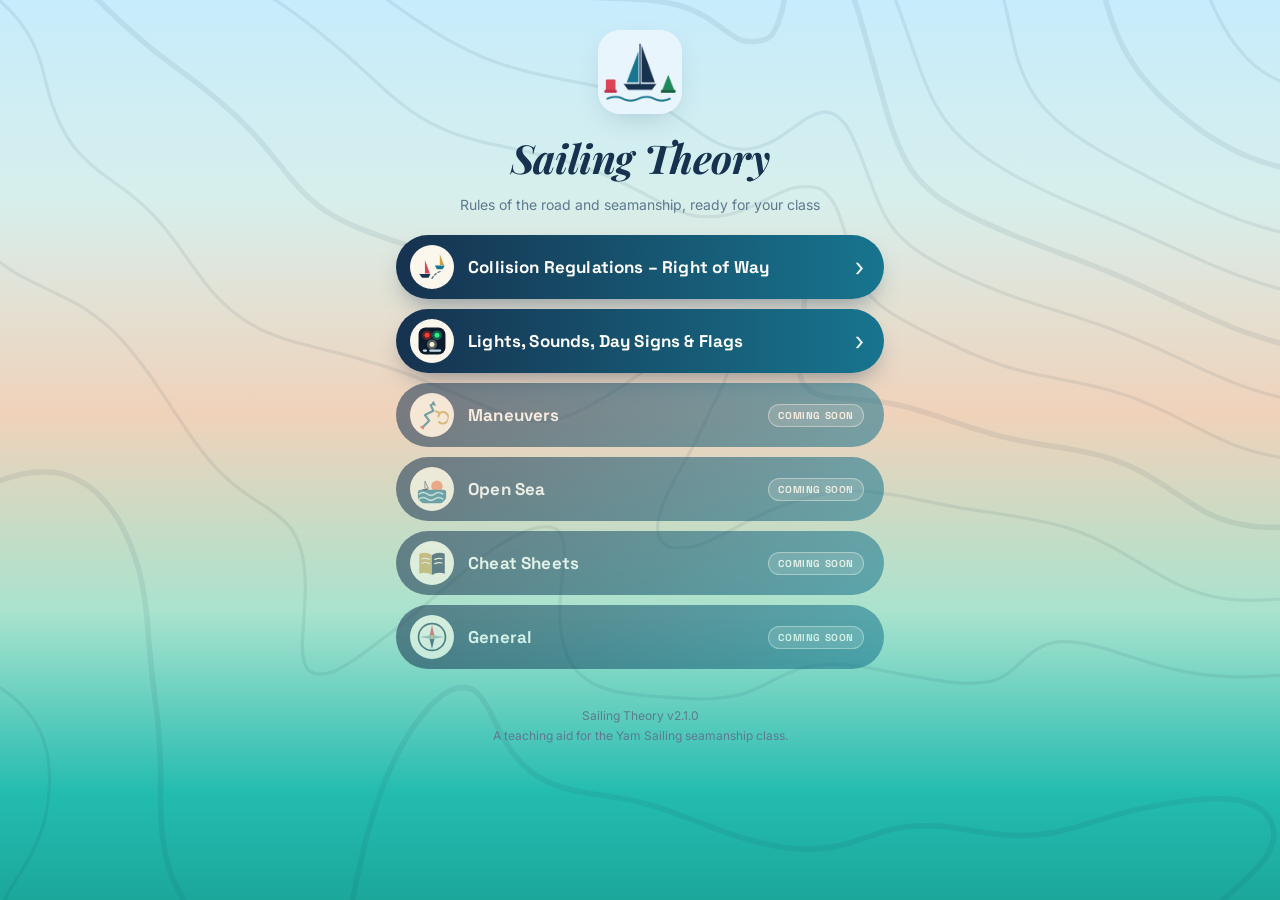
==== commit 63a22163: "Update" ====
--- a/index.html
+++ b/index.html
@@ -47,7 +47,7 @@
 
   <nav class="hubs" aria-label="Sections">
     <!-- Collision regulations: two boats on crossing courses -->
-    <div class="hubbtn soon" aria-disabled="true"><svg viewBox="0 0 48 48" aria-hidden="true"><path d="M6 34h16l-3 5H10z" fill="#16324F"/><path d="M14 33V14l7 19z" fill="#DE4457"/><path d="M28 22h14l-3 5h-8z" fill="#17758F"/><path d="M35 21V6l6 15z" fill="#C9A24B"/><path d="M24 40c4-6 8-9 13-10" stroke="#5C7A8F" stroke-width="2" stroke-dasharray="3 3" fill="none" stroke-linecap="round"/></svg><span><b>Collision Regulations – Right of Way</b></span></div>
+    <a class="hubbtn" href="right-of-way/"><svg viewBox="0 0 48 48" aria-hidden="true"><path d="M6 34h16l-3 5H10z" fill="#16324F"/><path d="M14 33V14l7 19z" fill="#DE4457"/><path d="M28 22h14l-3 5h-8z" fill="#17758F"/><path d="M35 21V6l6 15z" fill="#C9A24B"/><path d="M24 40c4-6 8-9 13-10" stroke="#5C7A8F" stroke-width="2" stroke-dasharray="3 3" fill="none" stroke-linecap="round"/></svg><span><b>Collision Regulations – Right of Way</b></span></a>
 
     <!-- Lights, sounds, day signs and flags: the module that's already built -->
     <a class="hubbtn" href="lights-signals/"><svg viewBox="0 0 48 48" aria-hidden="true"><rect x="5" y="5" width="38" height="38" rx="10" fill="#0D1C2C"/><circle cx="17" cy="16" r="7" fill="#ff3d2e" opacity=".3"/><circle cx="17" cy="16" r="3.5" fill="#ff3d2e"/><circle cx="31" cy="16" r="7" fill="#27f08a" opacity=".3"/><circle cx="31" cy="16" r="3.5" fill="#27f08a"/><circle cx="24" cy="29" r="7" fill="#fff3d6" opacity=".3"/><circle cx="24" cy="29" r="3.5" fill="#fff3d6"/><rect x="11" y="36" width="6" height="3" rx="1.5" fill="#BFE0EA"/><rect x="20" y="36" width="17" height="3" rx="1.5" fill="#BFE0EA"/></svg><span><b>Lights, Sounds, Day Signs &amp; Flags</b></span></a>
